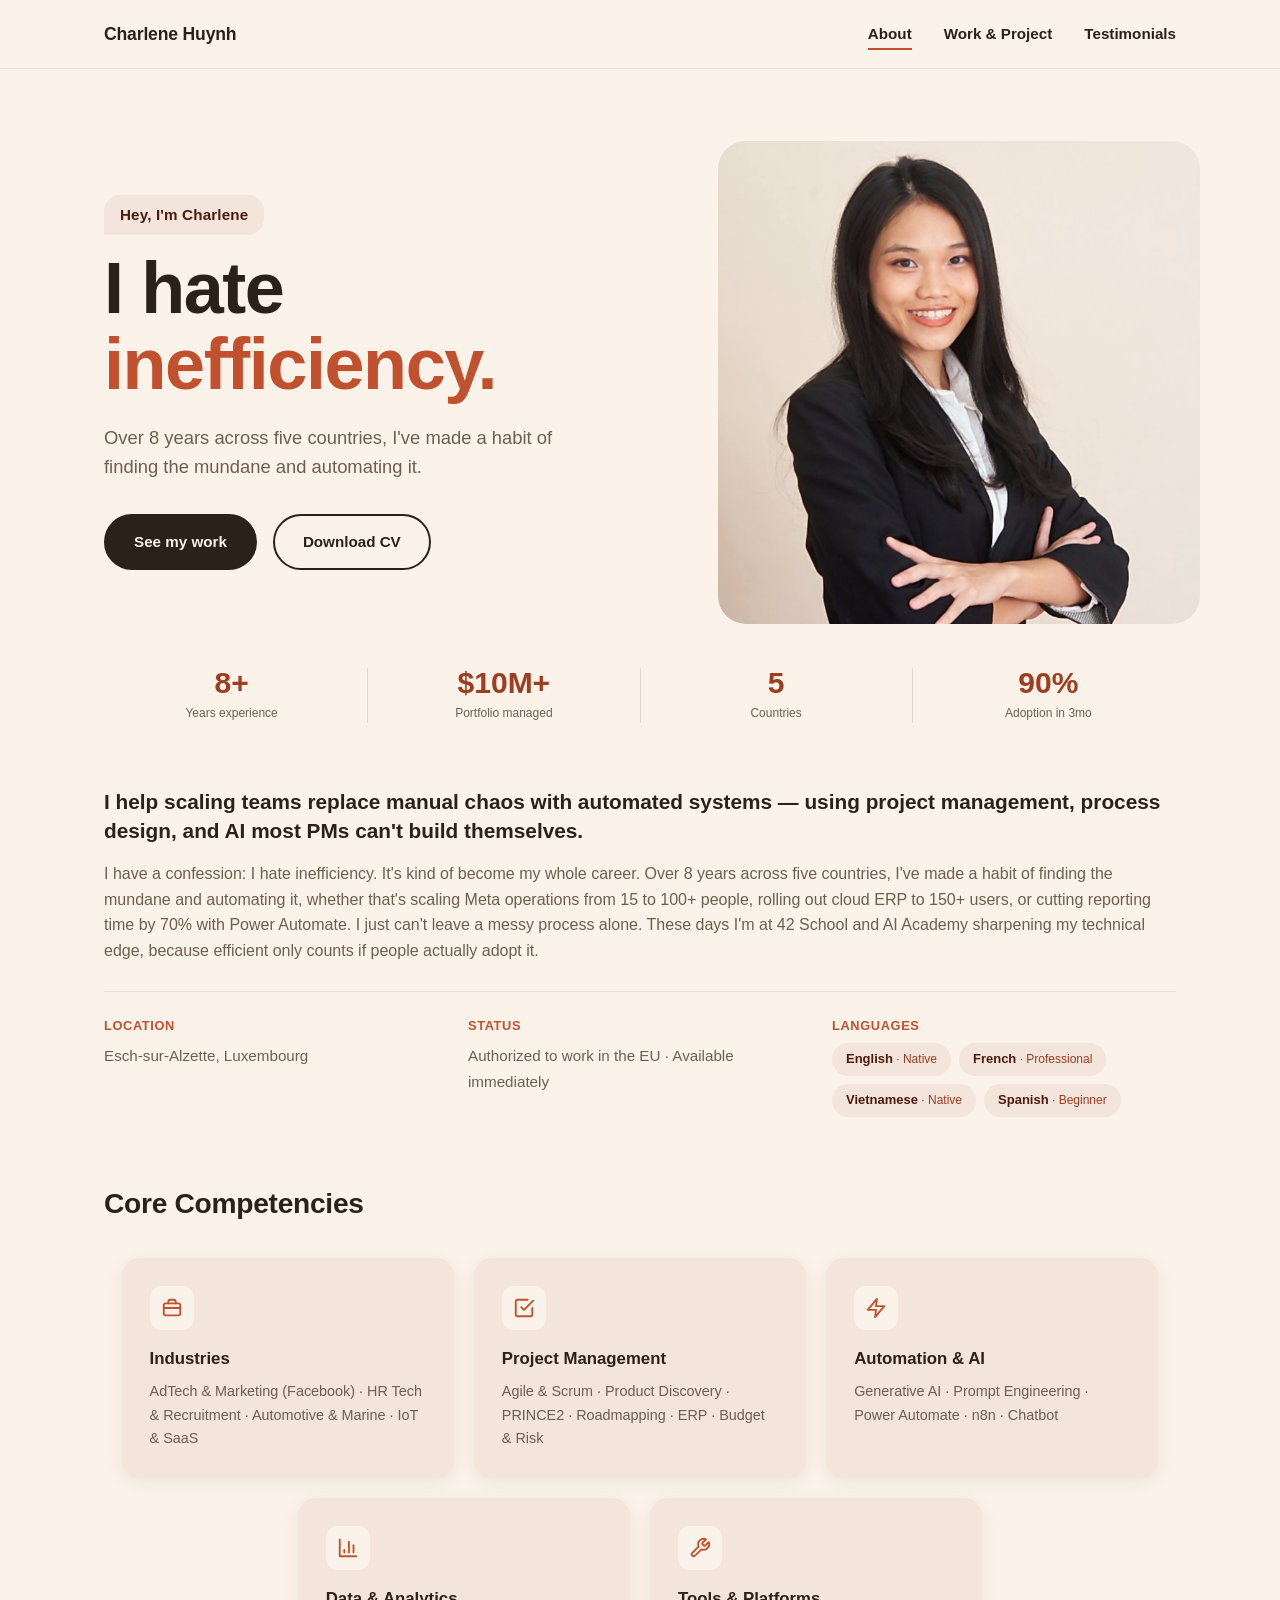
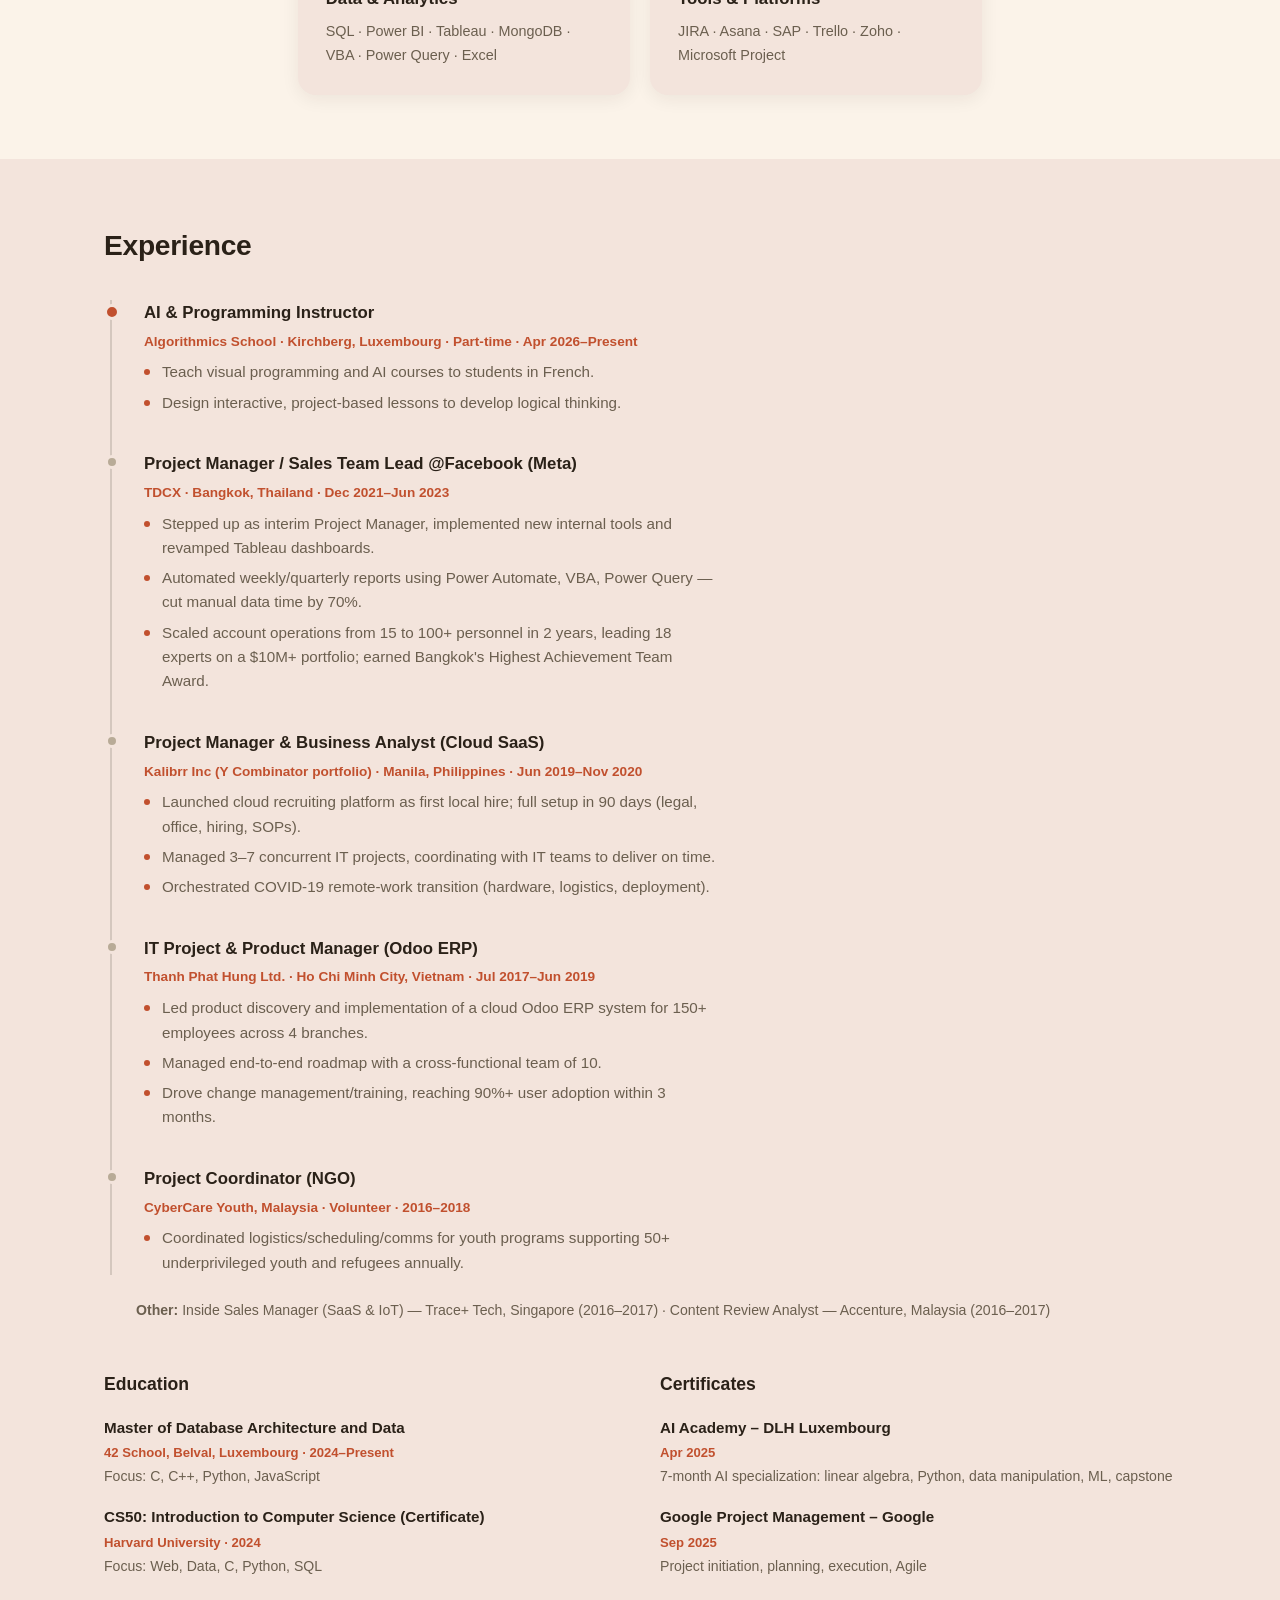
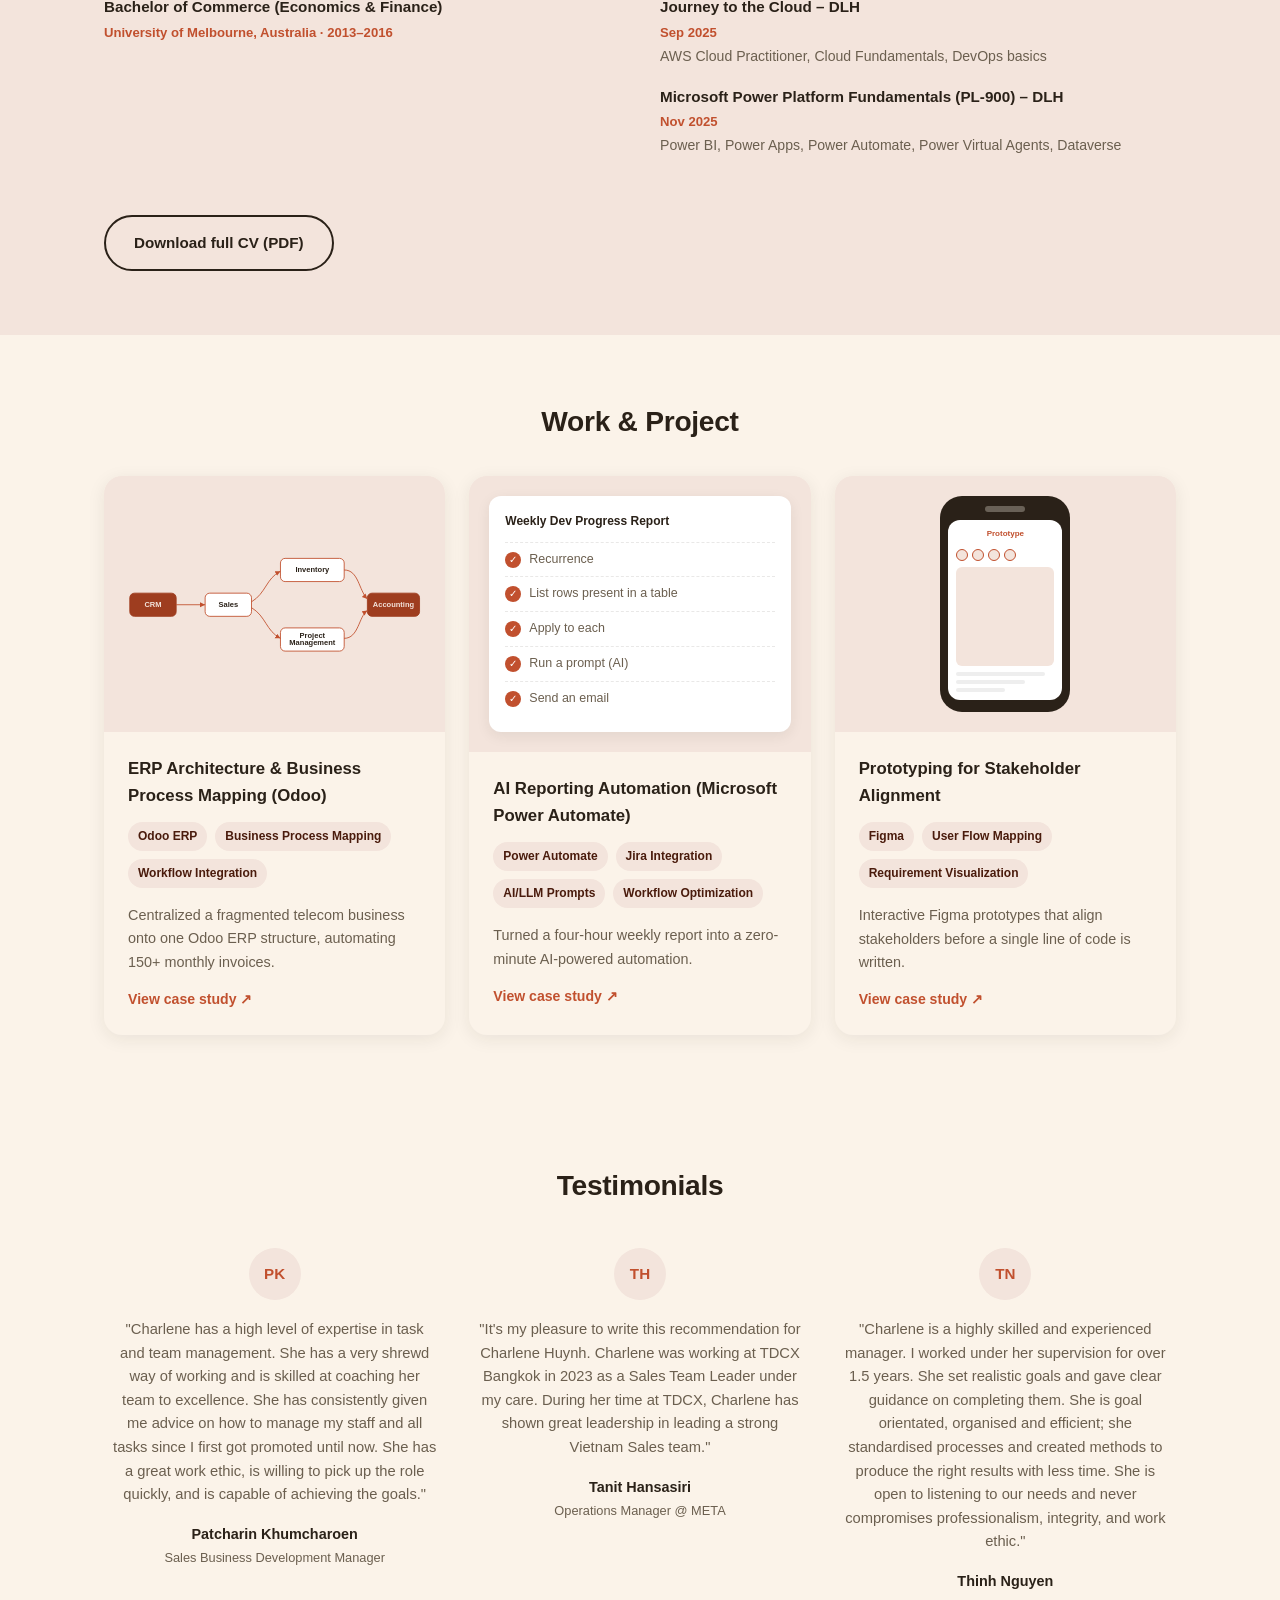
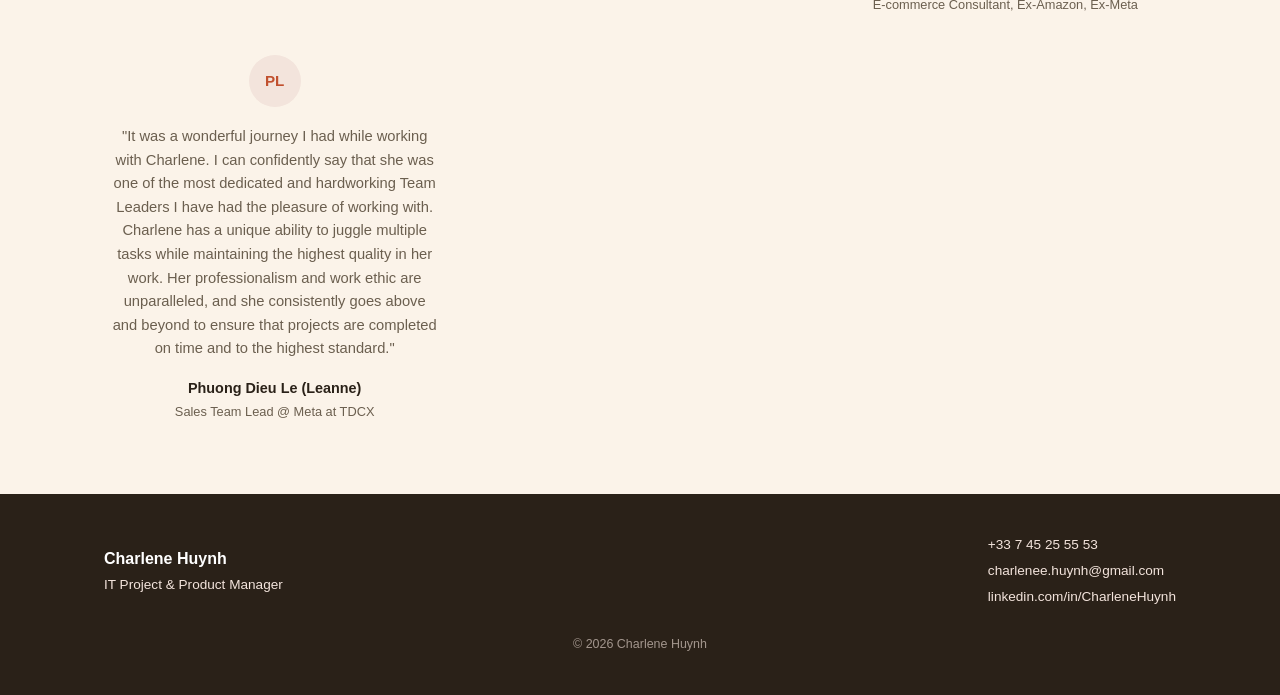
==== index.html @ f8cd50cb "Initial site" ====
<!DOCTYPE html>
<html lang="en">
<head>
<meta charset="UTF-8">
<meta name="viewport" content="width=device-width, initial-scale=1.0">
<title>Charlene Huynh — IT Project & Product Manager</title>
<meta name="description" content="Charlene Huynh — IT Project & Product Manager. I help scaling teams replace manual chaos with automated systems.">
<link rel="stylesheet" href="css/style.css">
</head>
<body>

<header class="site-header">
  <div class="wrap header-inner">
    <a href="#about" class="logo">Charlene Huynh</a>
    <button class="nav-toggle" id="navToggle" aria-label="Toggle navigation" aria-expanded="false">
      <span></span><span></span><span></span>
    </button>
    <nav class="site-nav" id="siteNav">
      <a href="#about" class="nav-link">About</a>
      <a href="#work" class="nav-link">Work &amp; Project</a>
      <a href="#testimonials" class="nav-link">Testimonials</a>
    </nav>
  </div>
</header>

<main>

  <!-- ABOUT / HERO -->
  <section id="about" class="section hero-section">
    <div class="wrap">
      <div class="hero-card">
        <div class="hero-content">
          <p class="eyebrow">Hey, I'm Charlene</p>
          <h1 class="hero-headline">
            <span class="line-charcoal">I hate</span>
            <span class="line-accent">inefficiency.</span>
          </h1>
          <p class="hero-support">Over 8 years across five countries, I've made a habit of finding the mundane and automating it.</p>
          <div class="hero-buttons">
            <a href="#work" class="btn btn-primary">See my work</a>
            <a href="assets/charlene-huynh-cv.pdf" class="btn btn-secondary" download>Download CV</a>
          </div>
        </div>
        <div class="hero-photo">
          <img src="assets/profile.jpg" alt="Portrait of Charlene Huynh">
        </div>
      </div>
    </div>

    <!-- STAT ROW -->
    <div class="wrap">
      <div class="stat-row">
        <div class="stat-col">
          <span class="stat-number">8+</span>
          <span class="stat-caption">Years experience</span>
        </div>
        <div class="stat-divider" aria-hidden="true"></div>
        <div class="stat-col">
          <span class="stat-number">$10M+</span>
          <span class="stat-caption">Portfolio managed</span>
        </div>
        <div class="stat-divider" aria-hidden="true"></div>
        <div class="stat-col">
          <span class="stat-number">5</span>
          <span class="stat-caption">Countries</span>
        </div>
        <div class="stat-divider" aria-hidden="true"></div>
        <div class="stat-col">
          <span class="stat-number">90%</span>
          <span class="stat-caption">Adoption in 3mo</span>
        </div>
      </div>
    </div>

    <!-- BIO -->
    <div class="wrap">
      <div class="bio-block">
        <p class="positioning-line">I help scaling teams replace manual chaos with automated systems — using project management, process design, and AI most PMs can't build themselves.</p>
        <p class="bio-text">I have a confession: I hate inefficiency. It's kind of become my whole career. Over 8 years across five countries, I've made a habit of finding the mundane and automating it, whether that's scaling Meta operations from 15 to 100+ people, rolling out cloud ERP to 150+ users, or cutting reporting time by 70% with Power Automate. I just can't leave a messy process alone. These days I'm at 42 School and AI Academy sharpening my technical edge, because efficient only counts if people actually adopt it.</p>
        <div class="meta-row">
          <div class="meta-item">
            <span class="meta-label">Location</span>
            <span class="meta-value">Esch-sur-Alzette, Luxembourg</span>
          </div>
          <div class="meta-item">
            <span class="meta-label">Status</span>
            <span class="meta-value">Authorized to work in the EU · Available immediately</span>
          </div>
          <div class="meta-item">
            <span class="meta-label">Languages</span>
            <div class="lang-pills">
              <div class="lang-pill"><strong>English</strong> · Native</div>
              <div class="lang-pill"><strong>French</strong> · Professional</div>
              <div class="lang-pill"><strong>Vietnamese</strong> · Native</div>
              <div class="lang-pill"><strong>Spanish</strong> · Beginner</div>
            </div>
          </div>
        </div>
      </div>
    </div>

    <!-- SKILLS -->
    <div class="wrap">
      <div class="skills-block">
        <h2 class="section-heading">Core Competencies</h2>
        <div class="skills-grid">

          <div class="skill-card">
            <span class="skill-icon" aria-hidden="true">
              <svg viewBox="0 0 24 24" fill="none" stroke="currentColor" stroke-width="2" stroke-linecap="round" stroke-linejoin="round"><rect x="3" y="7" width="18" height="13" rx="2"/><path d="M8 7V5a2 2 0 0 1 2-2h4a2 2 0 0 1 2 2v2"/><path d="M3 12h18"/></svg>
            </span>
            <h3 class="skill-title">Industries</h3>
            <p class="skill-desc">AdTech & Marketing (Facebook) · HR Tech & Recruitment · Automotive & Marine · IoT & SaaS</p>
          </div>

          <div class="skill-card">
            <span class="skill-icon" aria-hidden="true">
              <svg viewBox="0 0 24 24" fill="none" stroke="currentColor" stroke-width="2" stroke-linecap="round" stroke-linejoin="round"><path d="M9 11l3 3L22 4"/><path d="M21 12v7a2 2 0 0 1-2 2H5a2 2 0 0 1-2-2V5a2 2 0 0 1 2-2h11"/></svg>
            </span>
            <h3 class="skill-title">Project Management</h3>
            <p class="skill-desc">Agile & Scrum · Product Discovery · PRINCE2 · Roadmapping · ERP · Budget & Risk</p>
          </div>

          <div class="skill-card">
            <span class="skill-icon" aria-hidden="true">
              <svg viewBox="0 0 24 24" fill="none" stroke="currentColor" stroke-width="2" stroke-linecap="round" stroke-linejoin="round"><path d="M13 2 3 14h9l-1 8 10-12h-9l1-8z"/></svg>
            </span>
            <h3 class="skill-title">Automation & AI</h3>
            <p class="skill-desc">Generative AI · Prompt Engineering · Power Automate · n8n · Chatbot</p>
          </div>

          <div class="skill-card">
            <span class="skill-icon" aria-hidden="true">
              <svg viewBox="0 0 24 24" fill="none" stroke="currentColor" stroke-width="2" stroke-linecap="round" stroke-linejoin="round"><path d="M3 3v18h18"/><path d="M18 17V9"/><path d="M13 17V5"/><path d="M8 17v-3"/></svg>
            </span>
            <h3 class="skill-title">Data & Analytics</h3>
            <p class="skill-desc">SQL · Power BI · Tableau · MongoDB · VBA · Power Query · Excel</p>
          </div>

          <div class="skill-card">
            <span class="skill-icon" aria-hidden="true">
              <svg viewBox="0 0 24 24" fill="none" stroke="currentColor" stroke-width="2" stroke-linecap="round" stroke-linejoin="round"><path d="M14.7 6.3a1 1 0 0 0 0 1.4l1.6 1.6a1 1 0 0 0 1.4 0l3.77-3.77a6 6 0 0 1-7.94 7.94l-6.91 6.91a2.12 2.12 0 0 1-3-3l6.91-6.91a6 6 0 0 1 7.94-7.94l-3.76 3.76z"/></svg>
            </span>
            <h3 class="skill-title">Tools & Platforms</h3>
            <p class="skill-desc">JIRA · Asana · SAP · Trello · Zoho · Microsoft Project</p>
          </div>

        </div>
      </div>
    </div>
  </section>

  <!-- CV / EXPERIENCE -->
  <section id="cv" class="section cv-section">
    <div class="wrap">
      <h2 class="section-heading">Experience</h2>

      <ol class="timeline">
        <li class="timeline-item is-current">
          <span class="timeline-dot"></span>
          <div class="timeline-content">
            <p class="timeline-role">AI &amp; Programming Instructor</p>
            <p class="timeline-meta">Algorithmics School · Kirchberg, Luxembourg · Part-time · Apr 2026–Present</p>
            <ul class="timeline-summary">
              <li>Teach visual programming and AI courses to students in French.</li>
              <li>Design interactive, project-based lessons to develop logical thinking.</li>
            </ul>
          </div>
        </li>
        <li class="timeline-item">
          <span class="timeline-dot"></span>
          <div class="timeline-content">
            <p class="timeline-role">Project Manager / Sales Team Lead @Facebook (Meta)</p>
            <p class="timeline-meta">TDCX · Bangkok, Thailand · Dec 2021–Jun 2023</p>
            <ul class="timeline-summary">
              <li>Stepped up as interim Project Manager, implemented new internal tools and revamped Tableau dashboards.</li>
              <li>Automated weekly/quarterly reports using Power Automate, VBA, Power Query — cut manual data time by 70%.</li>
              <li>Scaled account operations from 15 to 100+ personnel in 2 years, leading 18 experts on a $10M+ portfolio; earned Bangkok's Highest Achievement Team Award.</li>
            </ul>
          </div>
        </li>
        <li class="timeline-item">
          <span class="timeline-dot"></span>
          <div class="timeline-content">
            <p class="timeline-role">Project Manager &amp; Business Analyst (Cloud SaaS)</p>
            <p class="timeline-meta">Kalibrr Inc (Y Combinator portfolio) · Manila, Philippines · Jun 2019–Nov 2020</p>
            <ul class="timeline-summary">
              <li>Launched cloud recruiting platform as first local hire; full setup in 90 days (legal, office, hiring, SOPs).</li>
              <li>Managed 3–7 concurrent IT projects, coordinating with IT teams to deliver on time.</li>
              <li>Orchestrated COVID-19 remote-work transition (hardware, logistics, deployment).</li>
            </ul>
          </div>
        </li>
        <li class="timeline-item">
          <span class="timeline-dot"></span>
          <div class="timeline-content">
            <p class="timeline-role">IT Project &amp; Product Manager (Odoo ERP)</p>
            <p class="timeline-meta">Thanh Phat Hung Ltd. · Ho Chi Minh City, Vietnam · Jul 2017–Jun 2019</p>
            <ul class="timeline-summary">
              <li>Led product discovery and implementation of a cloud Odoo ERP system for 150+ employees across 4 branches.</li>
              <li>Managed end-to-end roadmap with a cross-functional team of 10.</li>
              <li>Drove change management/training, reaching 90%+ user adoption within 3 months.</li>
            </ul>
          </div>
        </li>
        <li class="timeline-item">
          <span class="timeline-dot"></span>
          <div class="timeline-content">
            <p class="timeline-role">Project Coordinator (NGO)</p>
            <p class="timeline-meta">CyberCare Youth, Malaysia · Volunteer · 2016–2018</p>
            <ul class="timeline-summary">
              <li>Coordinated logistics/scheduling/comms for youth programs supporting 50+ underprivileged youth and refugees annually.</li>
            </ul>
          </div>
        </li>
      </ol>

      <p class="timeline-other"><strong>Other:</strong> Inside Sales Manager (SaaS &amp; IoT) — Trace+ Tech, Singapore (2016–2017) · Content Review Analyst — Accenture, Malaysia (2016–2017)</p>

      <div class="cv-columns">
        <div class="cv-column">
          <h3 class="cv-subheading">Education</h3>
          <ul class="cv-list">
            <li>
              <p class="cv-list-title">Master of Database Architecture and Data</p>
              <p class="cv-list-meta">42 School, Belval, Luxembourg · 2024–Present</p>
              <p class="cv-list-desc">Focus: C, C++, Python, JavaScript</p>
            </li>
            <li>
              <p class="cv-list-title">CS50: Introduction to Computer Science (Certificate)</p>
              <p class="cv-list-meta">Harvard University · 2024</p>
              <p class="cv-list-desc">Focus: Web, Data, C, Python, SQL</p>
            </li>
            <li>
              <p class="cv-list-title">Bachelor of Commerce (Economics &amp; Finance)</p>
              <p class="cv-list-meta">University of Melbourne, Australia · 2013–2016</p>
            </li>
          </ul>
        </div>

        <div class="cv-column">
          <h3 class="cv-subheading">Certificates</h3>
          <ul class="cv-list">
            <li>
              <p class="cv-list-title">AI Academy – DLH Luxembourg</p>
              <p class="cv-list-meta">Apr 2025</p>
              <p class="cv-list-desc">7-month AI specialization: linear algebra, Python, data manipulation, ML, capstone</p>
            </li>
            <li>
              <p class="cv-list-title">Google Project Management – Google</p>
              <p class="cv-list-meta">Sep 2025</p>
              <p class="cv-list-desc">Project initiation, planning, execution, Agile</p>
            </li>
            <li>
              <p class="cv-list-title">Journey to the Cloud – DLH</p>
              <p class="cv-list-meta">Sep 2025</p>
              <p class="cv-list-desc">AWS Cloud Practitioner, Cloud Fundamentals, DevOps basics</p>
            </li>
            <li>
              <p class="cv-list-title">Microsoft Power Platform Fundamentals (PL-900) – DLH</p>
              <p class="cv-list-meta">Nov 2025</p>
              <p class="cv-list-desc">Power BI, Power Apps, Power Automate, Power Virtual Agents, Dataverse</p>
            </li>
          </ul>
        </div>
      </div>

      <div class="cv-download-row">
        <a href="assets/charlene-huynh-cv.pdf" class="btn btn-secondary" download>Download full CV (PDF)</a>
      </div>
    </div>
  </section>

  <!-- WORK & PROJECT -->
  <section id="work" class="section work-section">
    <div class="wrap">
      <h2 class="section-heading centered">Work &amp; Project</h2>
      <div class="project-grid">

        <!-- Project 1 -->
        <a href="work/erp-odoo.html" class="project-card">
          <div class="project-visual">
            <svg class="diagram" viewBox="0 0 520 220" xmlns="http://www.w3.org/2000/svg" role="img" aria-label="Workflow diagram: CRM connects to Sales, which connects to Inventory and Project Management, which both connect to Accounting">
              <g font-family="inherit">
                <rect x="10" y="90" width="80" height="40" rx="8" class="node node-start"/>
                <text x="50" y="114" text-anchor="middle" class="node-text">CRM</text>

                <rect x="140" y="90" width="80" height="40" rx="8" class="node"/>
                <text x="180" y="114" text-anchor="middle" class="node-text">Sales</text>

                <rect x="270" y="30" width="110" height="40" rx="8" class="node"/>
                <text x="325" y="54" text-anchor="middle" class="node-text">Inventory</text>

                <rect x="270" y="150" width="110" height="40" rx="8" class="node"/>
                <text x="325" y="168" text-anchor="middle" class="node-text" font-size="10">Project</text>
                <text x="325" y="180" text-anchor="middle" class="node-text" font-size="10">Management</text>

                <rect x="420" y="90" width="90" height="40" rx="8" class="node node-start"/>
                <text x="465" y="114" text-anchor="middle" class="node-text">Accounting</text>

                <path d="M90 110 H140" class="edge" marker-end="url(#arrow)"/>
                <path d="M220 105 C245 90, 245 65, 270 52" class="edge" marker-end="url(#arrow)"/>
                <path d="M220 115 C245 130, 245 155, 270 168" class="edge" marker-end="url(#arrow)"/>
                <path d="M380 50 C405 50, 405 85, 420 100" class="edge" marker-end="url(#arrow)"/>
                <path d="M380 168 C405 168, 405 130, 420 120" class="edge" marker-end="url(#arrow)"/>

                <marker id="arrow" markerWidth="8" markerHeight="8" refX="6" refY="3" orient="auto">
                  <path d="M0,0 L6,3 L0,6 Z" class="arrowhead"/>
                </marker>
              </g>
            </svg>
          </div>
          <div class="project-body">
            <h3 class="project-title">ERP Architecture &amp; Business Process Mapping (Odoo)</h3>
            <div class="tag-row">
              <span class="tag">Odoo ERP</span>
              <span class="tag">Business Process Mapping</span>
              <span class="tag">Workflow Integration</span>
            </div>
            <p class="project-text">Centralized a fragmented telecom business onto one Odoo ERP structure, automating 150+ monthly invoices.</p>
            <span class="project-link">View case study ↗</span>
          </div>
        </a>

        <!-- Project 2 -->
        <a href="work/ai-reporting.html" class="project-card">
          <div class="project-visual">
            <div class="mock-flow">
              <div class="mock-flow-title">Weekly Dev Progress Report</div>
              <div class="mock-flow-step"><span class="mock-flow-check">✓</span>Recurrence</div>
              <div class="mock-flow-step"><span class="mock-flow-check">✓</span>List rows present in a table</div>
              <div class="mock-flow-step"><span class="mock-flow-check">✓</span>Apply to each</div>
              <div class="mock-flow-step"><span class="mock-flow-check">✓</span>Run a prompt (AI)</div>
              <div class="mock-flow-step"><span class="mock-flow-check">✓</span>Send an email</div>
            </div>
          </div>
          <div class="project-body">
            <h3 class="project-title">AI Reporting Automation (Microsoft Power Automate)</h3>
            <div class="tag-row">
              <span class="tag">Power Automate</span>
              <span class="tag">Jira Integration</span>
              <span class="tag">AI/LLM Prompts</span>
              <span class="tag">Workflow Optimization</span>
            </div>
            <p class="project-text">Turned a four-hour weekly report into a zero-minute AI-powered automation.</p>
            <span class="project-link">View case study ↗</span>
          </div>
        </a>

        <!-- Project 3 -->
        <a href="work/prototyping.html" class="project-card">
          <div class="project-visual">
            <div class="mock-phone">
              <div class="mock-phone-notch"></div>
              <div class="mock-phone-screen">
                <div class="mock-phone-bar">Prototype</div>
                <div class="mock-phone-avatars">
                  <span></span><span></span><span></span><span></span>
                </div>
                <div class="mock-phone-photo"></div>
                <div class="mock-phone-lines">
                  <span></span><span></span><span></span>
                </div>
              </div>
            </div>
          </div>
          <div class="project-body">
            <h3 class="project-title">Prototyping for Stakeholder Alignment</h3>
            <div class="tag-row">
              <span class="tag">Figma</span>
              <span class="tag">User Flow Mapping</span>
              <span class="tag">Requirement Visualization</span>
            </div>
            <p class="project-text">Interactive Figma prototypes that align stakeholders before a single line of code is written.</p>
            <span class="project-link">View case study ↗</span>
          </div>
        </a>

      </div>
    </div>
  </section>

  <!-- TESTIMONIALS -->
  <section id="testimonials" class="section testimonials-section">
    <div class="wrap">
      <h2 class="section-heading centered">Testimonials</h2>
      <div class="testimonial-grid">

        <div class="testimonial-card">
          <div class="avatar">PK</div>
          <p class="testimonial-quote">"Charlene has a high level of expertise in task and team management. She has a very shrewd way of working and is skilled at coaching her team to excellence. She has consistently given me advice on how to manage my staff and all tasks since I first got promoted until now. She has a great work ethic, is willing to pick up the role quickly, and is capable of achieving the goals."</p>
          <p class="testimonial-name">Patcharin Khumcharoen</p>
          <p class="testimonial-role">Sales Business Development Manager</p>
        </div>

        <div class="testimonial-card">
          <div class="avatar">TH</div>
          <p class="testimonial-quote">"It's my pleasure to write this recommendation for Charlene Huynh. Charlene was working at TDCX Bangkok in 2023 as a Sales Team Leader under my care. During her time at TDCX, Charlene has shown great leadership in leading a strong Vietnam Sales team."</p>
          <p class="testimonial-name">Tanit Hansasiri</p>
          <p class="testimonial-role">Operations Manager @ META</p>
        </div>

        <div class="testimonial-card">
          <div class="avatar">TN</div>
          <p class="testimonial-quote">"Charlene is a highly skilled and experienced manager. I worked under her supervision for over 1.5 years. She set realistic goals and gave clear guidance on completing them. She is goal orientated, organised and efficient; she standardised processes and created methods to produce the right results with less time. She is open to listening to our needs and never compromises professionalism, integrity, and work ethic."</p>
          <p class="testimonial-name">Thinh Nguyen</p>
          <p class="testimonial-role">E-commerce Consultant, Ex-Amazon, Ex-Meta</p>
        </div>

        <div class="testimonial-card">
          <div class="avatar">PL</div>
          <p class="testimonial-quote">"It was a wonderful journey I had while working with Charlene. I can confidently say that she was one of the most dedicated and hardworking Team Leaders I have had the pleasure of working with. Charlene has a unique ability to juggle multiple tasks while maintaining the highest quality in her work. Her professionalism and work ethic are unparalleled, and she consistently goes above and beyond to ensure that projects are completed on time and to the highest standard."</p>
          <p class="testimonial-name">Phuong Dieu Le (Leanne)</p>
          <p class="testimonial-role">Sales Team Lead @ Meta at TDCX</p>
        </div>

      </div>
    </div>
  </section>

</main>

<footer class="site-footer">
  <div class="wrap footer-inner">
    <div class="footer-brand">
      <p class="footer-name">Charlene Huynh</p>
      <p class="footer-title">IT Project &amp; Product Manager</p>
    </div>
    <div class="footer-contact">
      <a href="tel:+33745255553">+33 7 45 25 55 53</a>
      <a href="mailto:charlenee.huynh@gmail.com">charlenee.huynh@gmail.com</a>
      <a href="https://linkedin.com/in/CharleneHuynh" target="_blank" rel="noopener">linkedin.com/in/CharleneHuynh</a>
    </div>
    <p class="footer-copy">&copy; 2026 Charlene Huynh</p>
  </div>
</footer>

<script src="js/main.js"></script>
</body>
</html>
---- css/style.css ----
/* ===== Design tokens ===== */
:root {
  --bg: #FBF3E9;
  --heading: #2A2118;
  --body: #6B5F4F;
  --tint: #F3E4DC;
  --mid: #C1502E;
  --deep: #9E3D1F;
  --darkest: #4A1B0C;

  --font: -apple-system, BlinkMacSystemFont, "Segoe UI", Roboto, "Helvetica Neue", Arial, sans-serif;

  --radius-lg: 28px;
  --radius-md: 18px;
  --radius-sm: 12px;

  --wrap-max: 1120px;
}

/* ===== Reset ===== */
* { box-sizing: border-box; }
html { scroll-behavior: smooth; }
body {
  margin: 0;
  font-family: var(--font);
  background: var(--bg);
  color: var(--body);
  line-height: 1.6;
  -webkit-font-smoothing: antialiased;
}
img { max-width: 100%; display: block; }
a { color: inherit; text-decoration: none; }
ul, ol { margin: 0; padding: 0; list-style: none; }
h1, h2, h3, p { margin: 0; }

.wrap {
  max-width: var(--wrap-max);
  margin: 0 auto;
  padding: 0 24px;
}

.section { padding: 64px 0; }

.section-heading {
  font-size: clamp(1.5rem, 2.2vw, 2rem);
  font-weight: 800;
  color: var(--heading);
  letter-spacing: -0.01em;
  margin-bottom: 32px;
}
.section-heading.centered { text-align: center; }

/* ===== Buttons ===== */
.btn {
  display: inline-flex;
  align-items: center;
  justify-content: center;
  padding: 14px 28px;
  border-radius: 999px;
  font-weight: 600;
  font-size: 0.95rem;
  border: 2px solid var(--heading);
  transition: transform 0.15s ease, background 0.15s ease, color 0.15s ease;
  cursor: pointer;
}
.btn:hover { transform: translateY(-2px); }
.btn-primary {
  background: var(--heading);
  color: var(--bg);
}
.btn-primary:hover { background: #3a2e20; }
.btn-secondary {
  background: transparent;
  color: var(--heading);
}
.btn-secondary:hover { background: var(--heading); color: var(--bg); }

/* ===== Header / Nav ===== */
.site-header {
  position: sticky;
  top: 0;
  z-index: 100;
  background: rgba(251, 243, 233, 0.9);
  backdrop-filter: blur(8px);
  border-bottom: 1px solid rgba(42, 33, 24, 0.08);
}
.header-inner {
  display: flex;
  align-items: center;
  justify-content: space-between;
  padding-top: 18px;
  padding-bottom: 18px;
}
.logo {
  font-weight: 800;
  font-size: 1.1rem;
  color: var(--heading);
  letter-spacing: -0.01em;
}
.site-nav {
  display: flex;
  gap: 32px;
}
.nav-link {
  font-weight: 600;
  font-size: 0.95rem;
  color: var(--heading);
  position: relative;
  padding: 4px 0;
}
.nav-link::after {
  content: "";
  position: absolute;
  left: 0; right: 100%;
  bottom: 0;
  height: 2px;
  background: var(--mid);
  transition: right 0.2s ease;
}
.nav-link:hover::after,
.nav-link.active::after { right: 0; }

.nav-toggle {
  display: none;
  flex-direction: column;
  justify-content: center;
  gap: 5px;
  width: 32px;
  height: 32px;
  background: none;
  border: none;
  cursor: pointer;
  padding: 0;
}
.nav-toggle span {
  display: block;
  height: 2px;
  width: 100%;
  background: var(--heading);
  border-radius: 2px;
  transition: transform 0.2s ease, opacity 0.2s ease;
}
.nav-toggle.is-open span:nth-child(1) { transform: translateY(7px) rotate(45deg); }
.nav-toggle.is-open span:nth-child(2) { opacity: 0; }
.nav-toggle.is-open span:nth-child(3) { transform: translateY(-7px) rotate(-45deg); }

/* ===== Hero ===== */
.hero-section { padding-top: 48px; }

.hero-card {
  background: var(--bg);
  border-radius: var(--radius-lg);
  display: grid;
  grid-template-columns: 55% 45%;
  align-items: stretch;
  gap: 24px;
  padding: 24px 0;
}
.hero-content {
  min-width: 0;
  display: flex;
  flex-direction: column;
  justify-content: center;
}
.eyebrow {
  display: inline-flex;
  width: fit-content;
  background: var(--tint);
  color: var(--darkest);
  font-weight: 700;
  font-size: 0.95rem;
  letter-spacing: 0.01em;
  border-radius: 16px 16px 16px 0px;
  padding: 8px 16px;
  margin-bottom: 16px;
  opacity: 0;
  transform: scale(0.2) translateY(16px);
  animation:
    eyebrow-fade-in 0.45s ease forwards,
    eyebrow-pop-in 0.55s cubic-bezier(0.34, 1.9, 0.64, 1) forwards;
}
@keyframes eyebrow-fade-in {
  from { opacity: 0; }
  to { opacity: 1; }
}
@keyframes eyebrow-pop-in {
  from { transform: scale(0.2) translateY(16px); }
  to { transform: scale(1) translateY(0); }
}
.hero-headline {
  font-size: clamp(2.6rem, 6vw, 4.5rem);
  font-weight: 800;
  line-height: 1.05;
  letter-spacing: -0.02em;
  margin-bottom: 20px;
}
.hero-headline .line-charcoal,
.hero-headline .line-accent {
  display: block;
}
.line-charcoal { color: var(--heading); }
.line-accent { color: var(--mid); }

.hero-support {
  color: var(--body);
  font-size: 1.15rem;
  max-width: 46ch;
  margin-bottom: 32px;
}
.hero-buttons {
  display: flex;
  gap: 16px;
  flex-wrap: wrap;
}

.hero-photo {
  border: none;
  box-shadow: none;
  outline: none;
  border-radius: var(--radius-lg);
  overflow: hidden;
}
.hero-photo img {
  display: block;
  width: 100%;
  height: 100%;
  object-fit: cover;
  border: none;
  box-shadow: none;
  outline: none;
}

/* ===== Stat row ===== */
.stat-row {
  display: flex;
  align-items: center;
  padding: 0.5rem;
  width: 100%;
  margin-top: 12px;
}
.stat-col {
  flex: 1;
  display: flex;
  flex-direction: column;
  align-items: center;
  text-align: center;
}
.stat-number {
  font-size: 30px;
  font-weight: 800;
  line-height: 1;
  color: var(--deep);
}
.stat-caption {
  margin-top: 6px;
  font-size: 12px;
  color: var(--body);
}
.stat-divider {
  align-self: stretch;
  width: 1px;
  background: #E4D5C8;
  flex-shrink: 0;
  margin: 0 16px;
}

/* ===== Bio ===== */
.bio-block { padding: 56px 0 8px; }
.positioning-line {
  font-size: 1.3rem;
  font-weight: 700;
  color: var(--heading);
  margin-bottom: 16px;
  line-height: 1.4;
}
.bio-text { margin-bottom: 28px; }
.meta-row {
  display: grid;
  grid-template-columns: repeat(auto-fit, minmax(180px, 1fr));
  gap: 20px;
  border-top: 1px solid rgba(42,33,24,0.1);
  padding-top: 24px;
}
.meta-label {
  display: block;
  font-size: 0.8rem;
  font-weight: 700;
  text-transform: uppercase;
  letter-spacing: 0.05em;
  color: var(--mid);
  margin-bottom: 6px;
}
.meta-value { font-size: 0.95rem; color: var(--body); }

.lang-pills {
  display: flex;
  flex-wrap: wrap;
  gap: 8px;
}
.lang-pill {
  background: var(--tint);
  border-radius: 999px;
  padding: 6px 14px;
  font-size: 12px;
  color: var(--deep);
}
.lang-pill strong {
  font-weight: 700;
  font-size: 13px;
  color: var(--darkest);
}

/* ===== Skills ===== */
.skills-block { padding-top: 56px; }
.skills-grid {
  display: flex;
  flex-wrap: wrap;
  justify-content: center;
  align-items: stretch;
  gap: 20px;
}
.skill-card {
  flex: 0 1 31%;
  background: var(--tint);
  border-radius: var(--radius-md);
  padding: 28px;
  box-shadow: 0 4px 18px rgba(42, 33, 24, 0.07);
}
.skill-icon {
  display: inline-flex;
  align-items: center;
  justify-content: center;
  width: 44px;
  height: 44px;
  background: var(--bg);
  color: var(--mid);
  border-radius: 12px;
  margin-bottom: 16px;
}
.skill-icon svg { width: 22px; height: 22px; }
.skill-title {
  font-size: 1.05rem;
  font-weight: 700;
  color: var(--heading);
  margin-bottom: 8px;
}
.skill-desc { font-size: 0.9rem; color: var(--body); }

/* ===== CV / Timeline ===== */
.cv-section { background: var(--tint); }

.timeline {
  position: relative;
  margin-left: 6px;
  padding-left: 32px;
  border-left: 2px solid rgba(42,33,24,0.15);
}
.timeline-item { position: relative; padding-bottom: 36px; }
.timeline-item:last-child { padding-bottom: 0; }
.timeline-dot {
  position: absolute;
  left: -39px;
  top: 4px;
  width: 14px;
  height: 14px;
  border-radius: 50%;
  background: #b8ab97;
  border: 3px solid var(--tint);
}
.timeline-item.is-current .timeline-dot {
  background: var(--mid);
  width: 16px;
  height: 16px;
  left: -40px;
}
.timeline-role {
  font-weight: 700;
  color: var(--heading);
  font-size: 1.05rem;
  margin-bottom: 4px;
}
.timeline-meta {
  font-size: 0.85rem;
  color: var(--mid);
  font-weight: 600;
  margin-bottom: 8px;
}
.timeline-summary { font-size: 0.95rem; max-width: 68ch; }
.timeline-summary li {
  position: relative;
  padding-left: 18px;
  margin-bottom: 6px;
}
.timeline-summary li:last-child { margin-bottom: 0; }
.timeline-summary li::before {
  content: "";
  position: absolute;
  left: 0;
  top: 0.6em;
  width: 6px;
  height: 6px;
  border-radius: 50%;
  background: var(--mid);
}

.timeline-other {
  margin-top: 24px;
  margin-left: 32px;
  font-size: 0.88rem;
  color: var(--body);
}

.cv-columns {
  display: grid;
  grid-template-columns: 1fr 1fr;
  gap: 40px;
  margin-top: 48px;
}
.cv-subheading {
  font-size: 1.1rem;
  font-weight: 700;
  color: var(--heading);
  margin-bottom: 18px;
}
.cv-list li { margin-bottom: 18px; }
.cv-list-title { font-weight: 700; color: var(--heading); font-size: 0.95rem; }
.cv-list-meta { font-size: 0.82rem; color: var(--mid); font-weight: 600; margin: 2px 0; }
.cv-list-desc { font-size: 0.88rem; color: var(--body); }

.cv-download-row { margin-top: 40px; }

/* ===== Work & Project ===== */
.project-grid {
  display: grid;
  grid-template-columns: repeat(3, 1fr);
  gap: 24px;
}
.project-card {
  background: var(--bg);
  border-radius: var(--radius-md);
  overflow: hidden;
  display: flex;
  flex-direction: column;
  box-shadow: 0 4px 18px rgba(42, 33, 24, 0.08);
  transition: transform 0.18s ease, box-shadow 0.18s ease;
}
a.project-card { cursor: pointer; }
a.project-card:hover {
  transform: translateY(-4px);
  box-shadow: 0 10px 28px rgba(42, 33, 24, 0.14);
}
.project-visual {
  background: var(--tint);
  aspect-ratio: 4/3;
  display: flex;
  align-items: center;
  justify-content: center;
  padding: 20px;
}
.project-body { padding: 24px; }
.project-title {
  font-size: 1.05rem;
  font-weight: 700;
  color: var(--heading);
  margin-bottom: 12px;
}
.tag-row {
  display: flex;
  flex-wrap: wrap;
  gap: 8px;
  margin-bottom: 16px;
}
.tag {
  font-size: 0.75rem;
  font-weight: 700;
  color: var(--darkest);
  background: var(--tint);
  padding: 5px 10px;
  border-radius: 999px;
}
.project-text {
  font-size: 0.9rem;
  color: var(--body);
  margin-bottom: 10px;
}
.project-link {
  display: inline-flex;
  align-items: center;
  gap: 4px;
  margin-top: 4px;
  font-size: 0.88rem;
  font-weight: 700;
  color: var(--mid);
}
a.project-card:hover .project-link { text-decoration: underline; }

/* --- Diagram (Project 1) --- */
.diagram { width: 100%; height: auto; }
.diagram .node { fill: #fff; stroke: var(--mid); stroke-width: 1.5; }
.diagram .node-start { fill: var(--deep); stroke: var(--deep); }
.diagram .node-start + .node-text { fill: var(--tint); }
.diagram .node-text { fill: var(--heading); font-size: 13px; font-weight: 700; }
.diagram .edge { stroke: var(--mid); stroke-width: 1.5; fill: none; }
.diagram .arrowhead { fill: var(--mid); }

/* --- Mock Power Automate flow (Project 2) --- */
.mock-flow {
  background: #fff;
  border-radius: var(--radius-sm);
  padding: 16px;
  width: 100%;
  box-shadow: 0 4px 14px rgba(42,33,24,0.08);
}
.mock-flow-title {
  font-size: 0.75rem;
  font-weight: 700;
  color: var(--heading);
  margin-bottom: 10px;
}
.mock-flow-step {
  display: flex;
  align-items: center;
  gap: 8px;
  font-size: 0.78rem;
  color: var(--body);
  padding: 7px 0;
  border-top: 1px dashed rgba(42,33,24,0.1);
}
.mock-flow-step:first-of-type { border-top: none; }
.mock-flow-check {
  width: 16px;
  height: 16px;
  border-radius: 50%;
  background: var(--mid);
  color: #fff;
  font-size: 10px;
  display: inline-flex;
  align-items: center;
  justify-content: center;
  flex-shrink: 0;
}

/* --- Mock Figma phone (Project 3) --- */
.mock-phone {
  width: 130px;
  height: 100%;
  max-height: 220px;
  background: var(--heading);
  border-radius: 22px;
  padding: 10px 8px;
  position: relative;
  margin: 0 auto;
}
.mock-phone-notch {
  width: 40px;
  height: 6px;
  background: rgba(251,243,233,0.3);
  border-radius: 4px;
  margin: 0 auto 8px;
}
.mock-phone-screen {
  background: #fff;
  border-radius: 12px;
  height: calc(100% - 16px);
  padding: 8px;
  display: flex;
  flex-direction: column;
  gap: 6px;
}
.mock-phone-bar {
  font-size: 8px;
  font-weight: 700;
  color: var(--mid);
  text-align: center;
  margin-bottom: 2px;
}
.mock-phone-avatars { display: flex; gap: 4px; }
.mock-phone-avatars span {
  width: 12px; height: 12px;
  border-radius: 50%;
  background: var(--tint);
  border: 1px solid var(--mid);
}
.mock-phone-photo {
  flex: 1;
  background: var(--tint);
  border-radius: 6px;
}
.mock-phone-lines { display: flex; flex-direction: column; gap: 4px; }
.mock-phone-lines span {
  height: 4px;
  border-radius: 2px;
  background: #eee;
}
.mock-phone-lines span:nth-child(1) { width: 90%; }
.mock-phone-lines span:nth-child(2) { width: 70%; }
.mock-phone-lines span:nth-child(3) { width: 50%; }

/* ===== Testimonials ===== */
.testimonial-grid {
  display: grid;
  grid-template-columns: repeat(3, 1fr);
  gap: 24px;
}
.testimonial-card {
  text-align: center;
  padding: 8px;
}
.avatar {
  width: 52px;
  height: 52px;
  border-radius: 50%;
  background: var(--tint);
  color: var(--mid);
  font-weight: 800;
  font-size: 0.95rem;
  display: flex;
  align-items: center;
  justify-content: center;
  margin: 0 auto 18px;
}
.testimonial-quote {
  font-size: 0.92rem;
  color: var(--body);
  margin-bottom: 16px;
}
.testimonial-name {
  font-weight: 700;
  color: var(--heading);
  font-size: 0.9rem;
}
.testimonial-role {
  font-size: 0.8rem;
  color: var(--body);
  margin-top: 2px;
}

/* ===== Footer ===== */
.site-footer {
  background: var(--heading);
  color: var(--tint);
  padding: 40px 0;
}
.footer-inner {
  display: flex;
  flex-wrap: wrap;
  justify-content: space-between;
  align-items: center;
  gap: 20px;
}
.footer-name { font-weight: 800; color: #fff; }
.footer-title { font-size: 0.85rem; color: var(--tint); margin-top: 2px; }
.footer-contact {
  display: flex;
  flex-direction: column;
  gap: 4px;
  font-size: 0.85rem;
}
.footer-contact a:hover { color: var(--mid); }
.footer-copy {
  font-size: 0.78rem;
  color: rgba(243,228,220,0.6);
  width: 100%;
  text-align: center;
  margin-top: 8px;
}

/* ===== Case Study (project detail pages) ===== */
.back-link {
  display: inline-flex;
  align-items: center;
  gap: 6px;
  font-size: 0.88rem;
  font-weight: 700;
  color: var(--body);
  margin-bottom: 24px;
}
.back-link:hover { color: var(--mid); }

.case-hero { padding-bottom: 24px; }
.case-title {
  font-size: clamp(1.8rem, 3.6vw, 2.6rem);
  font-weight: 800;
  color: var(--heading);
  letter-spacing: -0.01em;
  margin: 14px 0 20px;
  max-width: 20ch;
}

.case-visual-wrap {
  background: var(--tint);
  border-radius: var(--radius-lg);
  padding: clamp(24px, 5vw, 56px);
  display: flex;
  align-items: center;
  justify-content: center;
  min-height: 280px;
}
.case-visual-wrap .diagram { max-width: 560px; }
.case-visual-wrap .mock-flow { max-width: 360px; }
.case-visual-wrap .mock-phone { width: 200px; max-height: 360px; }

.case-content {
  max-width: 760px;
  margin: 0 auto;
  padding-top: 56px;
}
.case-block { margin-bottom: 36px; }
.case-block:last-of-type { margin-bottom: 0; }
.case-block h2 {
  font-size: 0.85rem;
  font-weight: 800;
  text-transform: uppercase;
  letter-spacing: 0.06em;
  color: var(--mid);
  margin-bottom: 10px;
}
.case-block p {
  font-size: 1.05rem;
  color: var(--body);
  line-height: 1.65;
}

.case-cta { margin-top: 40px; }

.case-nav-row {
  margin-top: 56px;
  padding-top: 32px;
  border-top: 1px solid rgba(42,33,24,0.1);
}

/* ===== Responsive ===== */
@media (max-width: 860px) {
  .nav-toggle { display: flex; }
  .site-nav {
    position: absolute;
    top: 100%;
    left: 0;
    right: 0;
    background: var(--bg);
    flex-direction: column;
    gap: 0;
    max-height: 0;
    overflow: hidden;
    transition: max-height 0.25s ease;
    border-bottom: 1px solid rgba(42,33,24,0.08);
  }
  .site-nav.is-open { max-height: 240px; }
  .nav-link { padding: 16px 24px; border-top: 1px solid rgba(42,33,24,0.06); }

  .hero-card { grid-template-columns: 1fr; gap: 28px; }
  .hero-photo { width: 100%; max-width: 220px; margin: 0 auto; border-radius: var(--radius-md); order: 1; }
  .hero-photo img { height: auto; aspect-ratio: 4/5; }
  .hero-content { text-align: center; order: 2; }
  .hero-buttons { justify-content: center; }

  .skill-card { flex-basis: 47%; }
  .cv-columns { grid-template-columns: 1fr; gap: 32px; }
  .project-grid { grid-template-columns: 1fr; }
  .testimonial-grid { grid-template-columns: 1fr; }
  .footer-inner { flex-direction: column; text-align: center; }
  .footer-contact { align-items: center; }
}

@media (max-width: 640px) {
  .stat-row { display: grid; grid-template-columns: 1fr 1fr; gap: 24px; padding: 0.5rem; }
  .stat-divider { display: none; }
}

@media (max-width: 520px) {
  .skill-card { flex-basis: 100%; }
  .section { padding: 48px 0; }
}
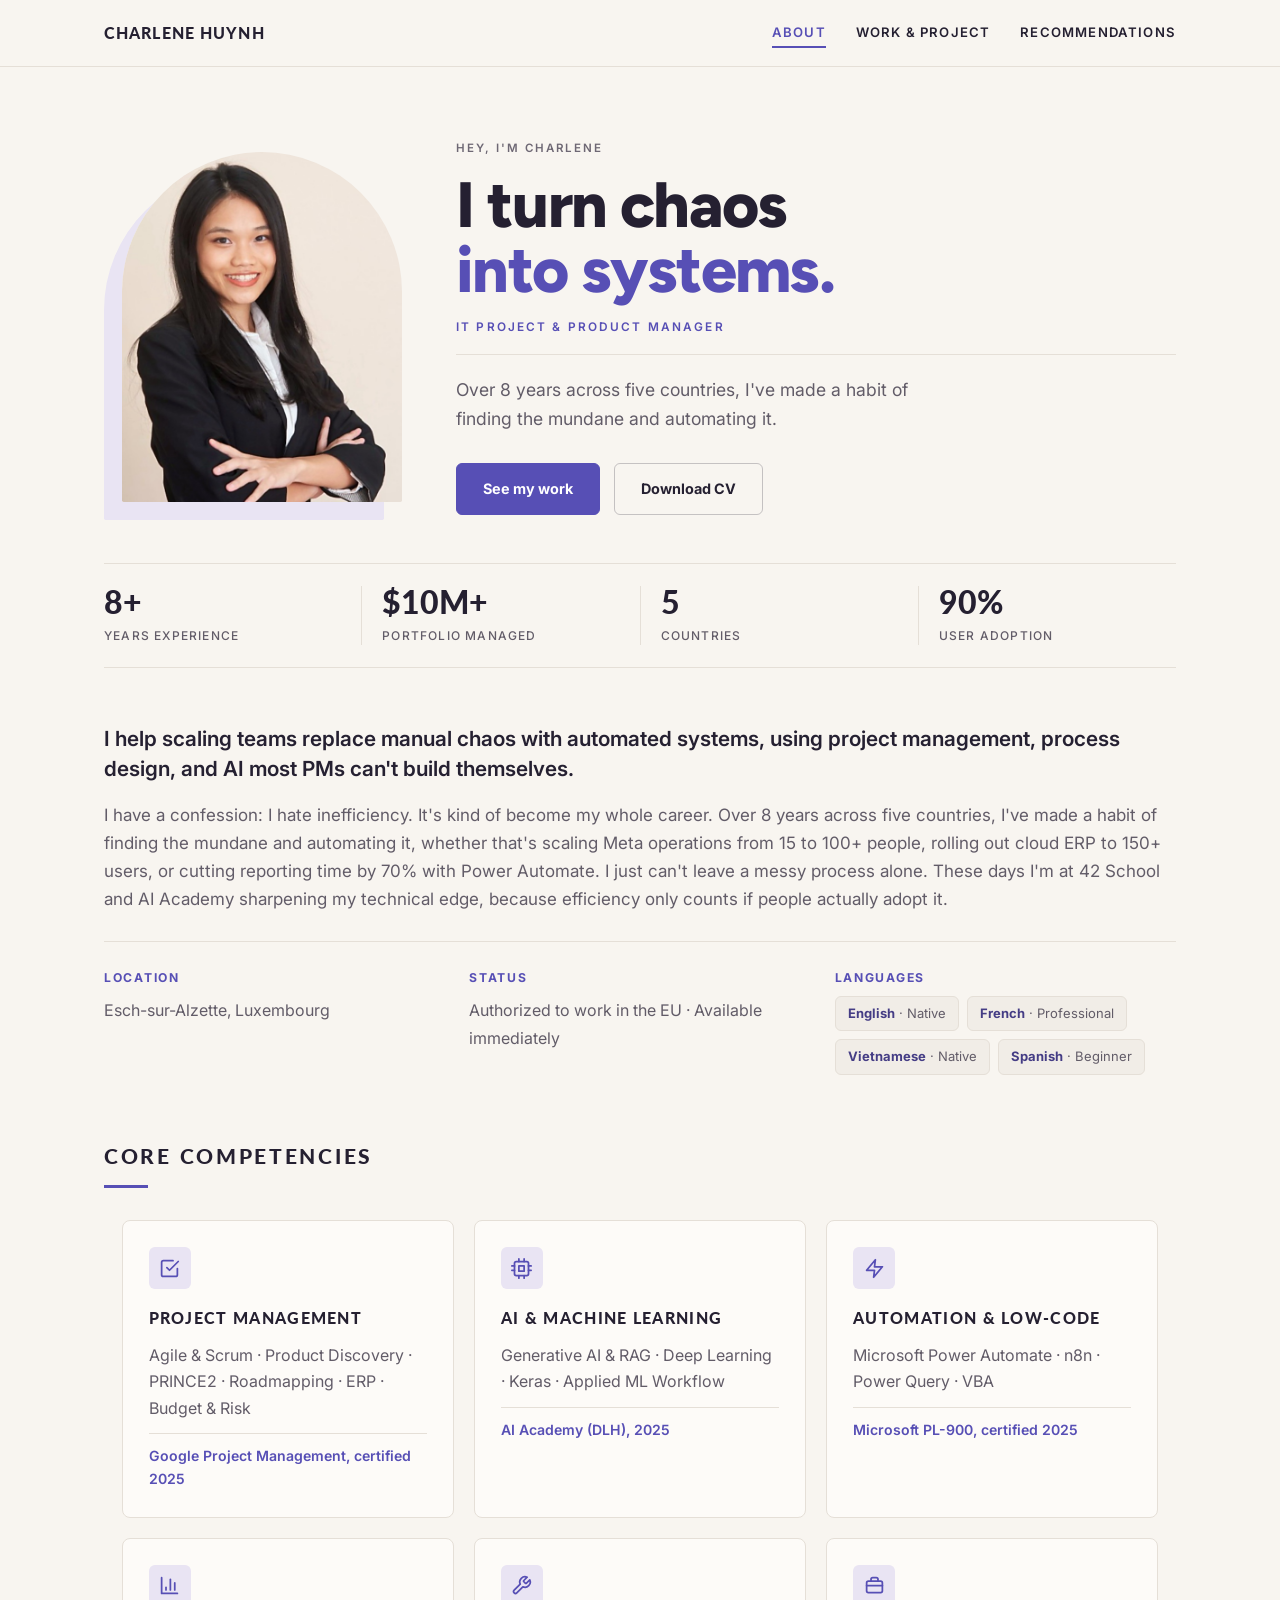
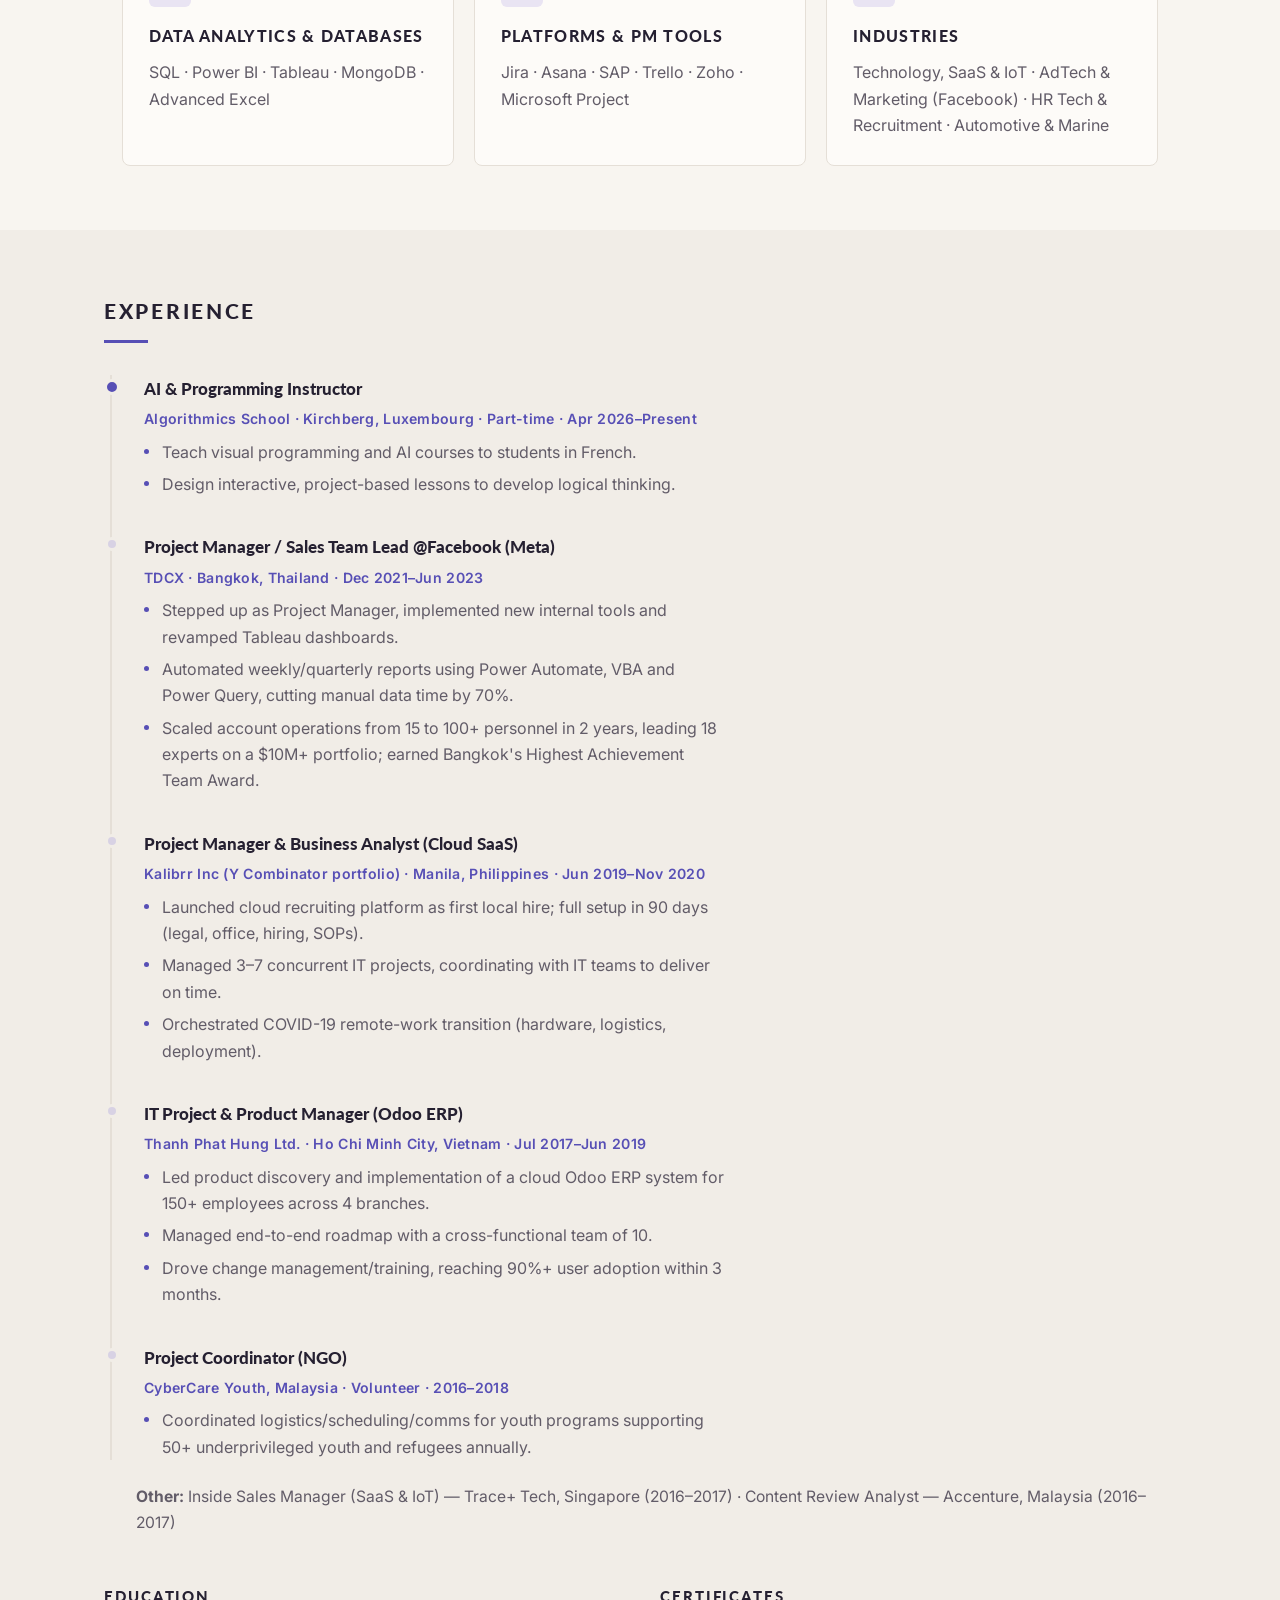
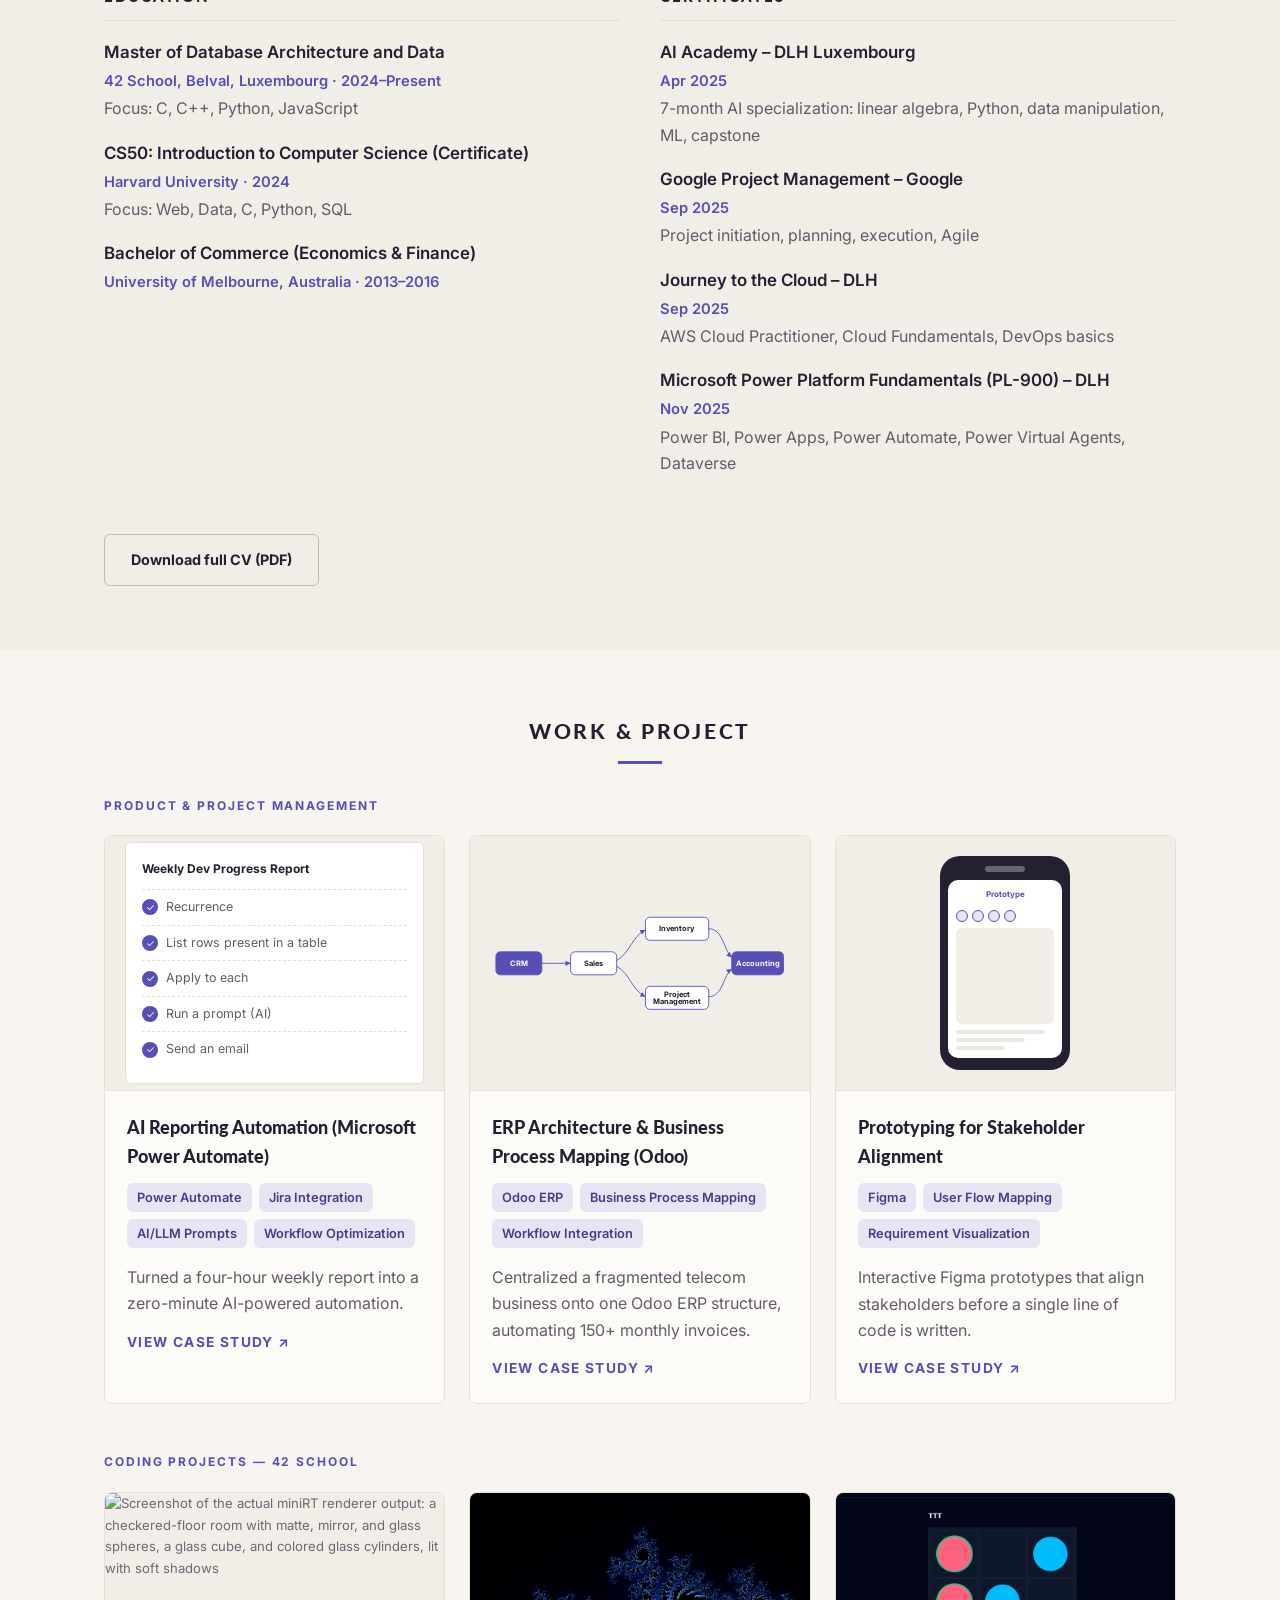
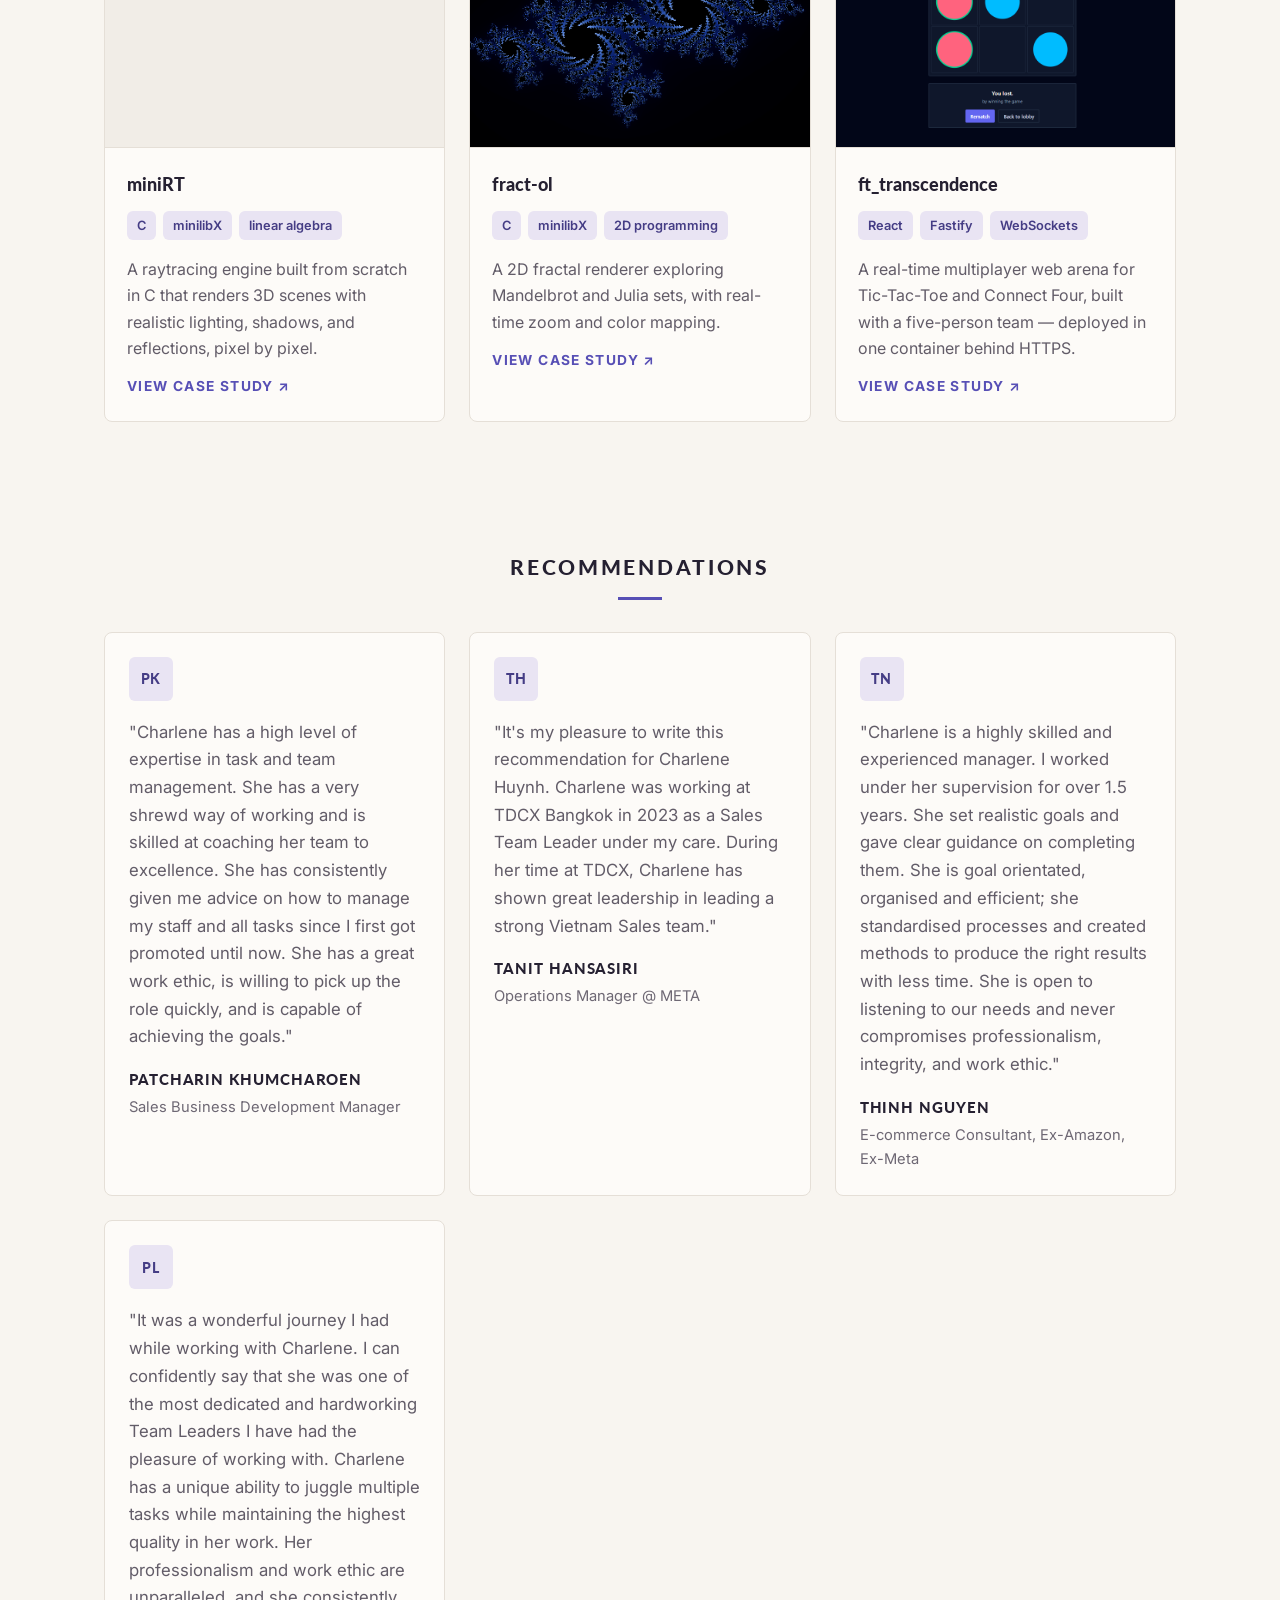
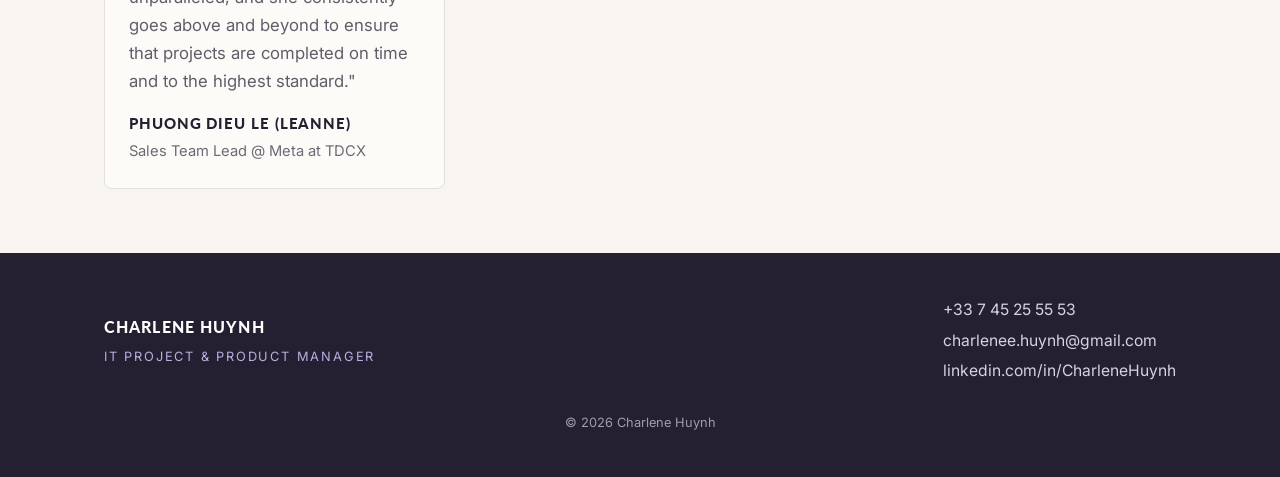
==== commit dee2f51b: "Add real project screenshots, new case studies, and CV update Swap illustrative mockups for real scr" ====
--- a/index.html
+++ b/index.html
@@ -5,7 +5,10 @@
 <meta name="viewport" content="width=device-width, initial-scale=1.0">
 <title>Charlene Huynh — IT Project & Product Manager</title>
 <meta name="description" content="Charlene Huynh — IT Project & Product Manager. I help scaling teams replace manual chaos with automated systems.">
-<link rel="stylesheet" href="css/style.css">
+<link rel="preconnect" href="https://fonts.googleapis.com">
+<link rel="preconnect" href="https://fonts.gstatic.com" crossorigin>
+<link href="https://fonts.googleapis.com/css2?family=Figtree:wght@700;800&family=Lato:wght@400;700;900&family=Inter:wght@400;500;600;700&display=swap" rel="stylesheet">
+<link rel="stylesheet" href="css/style.css?v=11">
 </head>
 <body>
 
@@ -18,7 +21,7 @@
     <nav class="site-nav" id="siteNav">
       <a href="#about" class="nav-link">About</a>
       <a href="#work" class="nav-link">Work &amp; Project</a>
-      <a href="#testimonials" class="nav-link">Testimonials</a>
+      <a href="#recommendations" class="nav-link">Recommendations</a>
     </nav>
   </div>
 </header>
@@ -32,9 +35,10 @@
         <div class="hero-content">
           <p class="eyebrow">Hey, I'm Charlene</p>
           <h1 class="hero-headline">
-            <span class="line-charcoal">I hate</span>
-            <span class="line-accent">inefficiency.</span>
+            <span class="line-charcoal">I turn <span class="roulette" data-words="admin,backlogs,chaos">chaos</span></span>
+            <span class="line-accent">into systems.</span>
           </h1>
+          <p class="hero-subtitle">IT Project &amp; Product Manager</p>
           <p class="hero-support">Over 8 years across five countries, I've made a habit of finding the mundane and automating it.</p>
           <div class="hero-buttons">
             <a href="#work" class="btn btn-primary">See my work</a>
@@ -67,7 +71,7 @@
         <div class="stat-divider" aria-hidden="true"></div>
         <div class="stat-col">
           <span class="stat-number">90%</span>
-          <span class="stat-caption">Adoption in 3mo</span>
+          <span class="stat-caption">User adoption</span>
         </div>
       </div>
     </div>
@@ -75,8 +79,8 @@
     <!-- BIO -->
     <div class="wrap">
       <div class="bio-block">
-        <p class="positioning-line">I help scaling teams replace manual chaos with automated systems — using project management, process design, and AI most PMs can't build themselves.</p>
-        <p class="bio-text">I have a confession: I hate inefficiency. It's kind of become my whole career. Over 8 years across five countries, I've made a habit of finding the mundane and automating it, whether that's scaling Meta operations from 15 to 100+ people, rolling out cloud ERP to 150+ users, or cutting reporting time by 70% with Power Automate. I just can't leave a messy process alone. These days I'm at 42 School and AI Academy sharpening my technical edge, because efficient only counts if people actually adopt it.</p>
+        <p class="positioning-line">I help scaling teams replace manual chaos with automated systems, using project management, process design, and AI most PMs can't build themselves.</p>
+        <p class="bio-text">I have a confession: I hate inefficiency. It's kind of become my whole career. Over 8 years across five countries, I've made a habit of finding the mundane and automating it, whether that's scaling Meta operations from 15 to 100+ people, rolling out cloud ERP to 150+ users, or cutting reporting time by 70% with Power Automate. I just can't leave a messy process alone. These days I'm at 42 School and AI Academy sharpening my technical edge, because efficiency only counts if people actually adopt it.</p>
         <div class="meta-row">
           <div class="meta-item">
             <span class="meta-label">Location</span>
@@ -107,42 +111,53 @@
 
           <div class="skill-card">
             <span class="skill-icon" aria-hidden="true">
-              <svg viewBox="0 0 24 24" fill="none" stroke="currentColor" stroke-width="2" stroke-linecap="round" stroke-linejoin="round"><rect x="3" y="7" width="18" height="13" rx="2"/><path d="M8 7V5a2 2 0 0 1 2-2h4a2 2 0 0 1 2 2v2"/><path d="M3 12h18"/></svg>
-            </span>
-            <h3 class="skill-title">Industries</h3>
-            <p class="skill-desc">AdTech & Marketing (Facebook) · HR Tech & Recruitment · Automotive & Marine · IoT & SaaS</p>
-          </div>
-
-          <div class="skill-card">
-            <span class="skill-icon" aria-hidden="true">
               <svg viewBox="0 0 24 24" fill="none" stroke="currentColor" stroke-width="2" stroke-linecap="round" stroke-linejoin="round"><path d="M9 11l3 3L22 4"/><path d="M21 12v7a2 2 0 0 1-2 2H5a2 2 0 0 1-2-2V5a2 2 0 0 1 2-2h11"/></svg>
             </span>
             <h3 class="skill-title">Project Management</h3>
-            <p class="skill-desc">Agile & Scrum · Product Discovery · PRINCE2 · Roadmapping · ERP · Budget & Risk</p>
+            <p class="skill-desc">Agile &amp; Scrum · Product Discovery · PRINCE2 · Roadmapping · ERP · Budget &amp; Risk</p>
+            <p class="skill-cert">Google Project Management, certified 2025</p>
+          </div>
+
+          <div class="skill-card">
+            <span class="skill-icon" aria-hidden="true">
+              <svg viewBox="0 0 24 24" fill="none" stroke="currentColor" stroke-width="2" stroke-linecap="round" stroke-linejoin="round"><rect x="4" y="4" width="16" height="16" rx="2"/><rect x="9" y="9" width="6" height="6"/><path d="M9 1v3M15 1v3M9 20v3M15 20v3M20 9h3M20 14h3M1 9h3M1 14h3"/></svg>
+            </span>
+            <h3 class="skill-title">AI &amp; Machine Learning</h3>
+            <p class="skill-desc">Generative AI &amp; RAG · Deep Learning · Keras · Applied ML Workflow</p>
+            <p class="skill-cert">AI Academy (DLH), 2025</p>
           </div>
 
           <div class="skill-card">
             <span class="skill-icon" aria-hidden="true">
               <svg viewBox="0 0 24 24" fill="none" stroke="currentColor" stroke-width="2" stroke-linecap="round" stroke-linejoin="round"><path d="M13 2 3 14h9l-1 8 10-12h-9l1-8z"/></svg>
             </span>
-            <h3 class="skill-title">Automation & AI</h3>
-            <p class="skill-desc">Generative AI · Prompt Engineering · Power Automate · n8n · Chatbot</p>
+            <h3 class="skill-title">Automation &amp; Low-Code</h3>
+            <p class="skill-desc">Microsoft Power Automate · n8n · Power Query · VBA</p>
+            <p class="skill-cert">Microsoft PL-900, certified 2025</p>
           </div>
 
           <div class="skill-card">
             <span class="skill-icon" aria-hidden="true">
               <svg viewBox="0 0 24 24" fill="none" stroke="currentColor" stroke-width="2" stroke-linecap="round" stroke-linejoin="round"><path d="M3 3v18h18"/><path d="M18 17V9"/><path d="M13 17V5"/><path d="M8 17v-3"/></svg>
             </span>
-            <h3 class="skill-title">Data & Analytics</h3>
-            <p class="skill-desc">SQL · Power BI · Tableau · MongoDB · VBA · Power Query · Excel</p>
+            <h3 class="skill-title">Data Analytics &amp; Databases</h3>
+            <p class="skill-desc">SQL · Power BI · Tableau · MongoDB · Advanced Excel</p>
           </div>
 
           <div class="skill-card">
             <span class="skill-icon" aria-hidden="true">
               <svg viewBox="0 0 24 24" fill="none" stroke="currentColor" stroke-width="2" stroke-linecap="round" stroke-linejoin="round"><path d="M14.7 6.3a1 1 0 0 0 0 1.4l1.6 1.6a1 1 0 0 0 1.4 0l3.77-3.77a6 6 0 0 1-7.94 7.94l-6.91 6.91a2.12 2.12 0 0 1-3-3l6.91-6.91a6 6 0 0 1 7.94-7.94l-3.76 3.76z"/></svg>
             </span>
-            <h3 class="skill-title">Tools & Platforms</h3>
-            <p class="skill-desc">JIRA · Asana · SAP · Trello · Zoho · Microsoft Project</p>
+            <h3 class="skill-title">Platforms &amp; PM Tools</h3>
+            <p class="skill-desc">Jira · Asana · SAP · Trello · Zoho · Microsoft Project</p>
+          </div>
+
+          <div class="skill-card">
+            <span class="skill-icon" aria-hidden="true">
+              <svg viewBox="0 0 24 24" fill="none" stroke="currentColor" stroke-width="2" stroke-linecap="round" stroke-linejoin="round"><rect x="3" y="7" width="18" height="13" rx="2"/><path d="M8 7V5a2 2 0 0 1 2-2h4a2 2 0 0 1 2 2v2"/><path d="M3 12h18"/></svg>
+            </span>
+            <h3 class="skill-title">Industries</h3>
+            <p class="skill-desc">Technology, SaaS &amp; IoT · AdTech &amp; Marketing (Facebook) · HR Tech &amp; Recruitment · Automotive &amp; Marine</p>
           </div>
 
         </div>
@@ -173,8 +188,8 @@
             <p class="timeline-role">Project Manager / Sales Team Lead @Facebook (Meta)</p>
             <p class="timeline-meta">TDCX · Bangkok, Thailand · Dec 2021–Jun 2023</p>
             <ul class="timeline-summary">
-              <li>Stepped up as interim Project Manager, implemented new internal tools and revamped Tableau dashboards.</li>
-              <li>Automated weekly/quarterly reports using Power Automate, VBA, Power Query — cut manual data time by 70%.</li>
+              <li>Stepped up as Project Manager, implemented new internal tools and revamped Tableau dashboards.</li>
+              <li>Automated weekly/quarterly reports using Power Automate, VBA and Power Query, cutting manual data time by 70%.</li>
               <li>Scaled account operations from 15 to 100+ personnel in 2 years, leading 18 experts on a $10M+ portfolio; earned Bangkok's Highest Achievement Team Award.</li>
             </ul>
           </div>
@@ -275,54 +290,11 @@
   <section id="work" class="section work-section">
     <div class="wrap">
       <h2 class="section-heading centered">Work &amp; Project</h2>
+
+      <p class="work-group-label">Product &amp; Project Management</p>
       <div class="project-grid">
 
         <!-- Project 1 -->
-        <a href="work/erp-odoo.html" class="project-card">
-          <div class="project-visual">
-            <svg class="diagram" viewBox="0 0 520 220" xmlns="http://www.w3.org/2000/svg" role="img" aria-label="Workflow diagram: CRM connects to Sales, which connects to Inventory and Project Management, which both connect to Accounting">
-              <g font-family="inherit">
-                <rect x="10" y="90" width="80" height="40" rx="8" class="node node-start"/>
-                <text x="50" y="114" text-anchor="middle" class="node-text">CRM</text>
-
-                <rect x="140" y="90" width="80" height="40" rx="8" class="node"/>
-                <text x="180" y="114" text-anchor="middle" class="node-text">Sales</text>
-
-                <rect x="270" y="30" width="110" height="40" rx="8" class="node"/>
-                <text x="325" y="54" text-anchor="middle" class="node-text">Inventory</text>
-
-                <rect x="270" y="150" width="110" height="40" rx="8" class="node"/>
-                <text x="325" y="168" text-anchor="middle" class="node-text" font-size="10">Project</text>
-                <text x="325" y="180" text-anchor="middle" class="node-text" font-size="10">Management</text>
-
-                <rect x="420" y="90" width="90" height="40" rx="8" class="node node-start"/>
-                <text x="465" y="114" text-anchor="middle" class="node-text">Accounting</text>
-
-                <path d="M90 110 H140" class="edge" marker-end="url(#arrow)"/>
-                <path d="M220 105 C245 90, 245 65, 270 52" class="edge" marker-end="url(#arrow)"/>
-                <path d="M220 115 C245 130, 245 155, 270 168" class="edge" marker-end="url(#arrow)"/>
-                <path d="M380 50 C405 50, 405 85, 420 100" class="edge" marker-end="url(#arrow)"/>
-                <path d="M380 168 C405 168, 405 130, 420 120" class="edge" marker-end="url(#arrow)"/>
-
-                <marker id="arrow" markerWidth="8" markerHeight="8" refX="6" refY="3" orient="auto">
-                  <path d="M0,0 L6,3 L0,6 Z" class="arrowhead"/>
-                </marker>
-              </g>
-            </svg>
-          </div>
-          <div class="project-body">
-            <h3 class="project-title">ERP Architecture &amp; Business Process Mapping (Odoo)</h3>
-            <div class="tag-row">
-              <span class="tag">Odoo ERP</span>
-              <span class="tag">Business Process Mapping</span>
-              <span class="tag">Workflow Integration</span>
-            </div>
-            <p class="project-text">Centralized a fragmented telecom business onto one Odoo ERP structure, automating 150+ monthly invoices.</p>
-            <span class="project-link">View case study ↗</span>
-          </div>
-        </a>
-
-        <!-- Project 2 -->
         <a href="work/ai-reporting.html" class="project-card">
           <div class="project-visual">
             <div class="mock-flow">
@@ -343,6 +315,51 @@
               <span class="tag">Workflow Optimization</span>
             </div>
             <p class="project-text">Turned a four-hour weekly report into a zero-minute AI-powered automation.</p>
+            <span class="project-link">View case study ↗</span>
+          </div>
+        </a>
+
+        <!-- Project 2 -->
+        <a href="work/erp-odoo.html" class="project-card">
+          <div class="project-visual">
+            <svg class="diagram" viewBox="0 0 520 220" xmlns="http://www.w3.org/2000/svg" role="img" aria-label="Workflow diagram: CRM connects to Sales, which connects to Inventory and Project Management, which both connect to Accounting">
+              <g font-family="inherit">
+                <rect x="10" y="90" width="80" height="40" rx="8" class="node node-start"/>
+                <text x="50" y="114" text-anchor="middle" class="node-text">CRM</text>
+
+                <rect x="140" y="90" width="80" height="40" rx="8" class="node"/>
+                <text x="180" y="114" text-anchor="middle" class="node-text">Sales</text>
+
+                <rect x="270" y="30" width="110" height="40" rx="8" class="node"/>
+                <text x="325" y="54" text-anchor="middle" class="node-text">Inventory</text>
+
+                <rect x="270" y="150" width="110" height="40" rx="8" class="node"/>
+                <text x="325" y="168" text-anchor="middle" class="node-text" font-size="10">Project</text>
+                <text x="325" y="180" text-anchor="middle" class="node-text" font-size="10">Management</text>
+
+                <rect x="420" y="90" width="90" height="40" rx="8" class="node node-start"/>
+                <text x="465" y="114" text-anchor="middle" class="node-text">Accounting</text>
+
+                <path d="M90 110 H140" class="edge" marker-end="url(#arrow)"/>
+                <path d="M220 105 C245 90, 245 65, 270 52" class="edge" marker-end="url(#arrow)"/>
+                <path d="M220 115 C245 130, 245 155, 270 168" class="edge" marker-end="url(#arrow)"/>
+                <path d="M380 50 C405 50, 405 85, 420 100" class="edge" marker-end="url(#arrow)"/>
+                <path d="M380 168 C405 168, 405 130, 420 120" class="edge" marker-end="url(#arrow)"/>
+
+                <marker id="arrow" markerWidth="8" markerHeight="8" refX="6" refY="3" orient="auto">
+                  <path d="M0,0 L6,3 L0,6 Z" class="arrowhead"/>
+                </marker>
+              </g>
+            </svg>
+          </div>
+          <div class="project-body">
+            <h3 class="project-title">ERP Architecture &amp; Business Process Mapping (Odoo)</h3>
+            <div class="tag-row">
+              <span class="tag">Odoo ERP</span>
+              <span class="tag">Business Process Mapping</span>
+              <span class="tag">Workflow Integration</span>
+            </div>
+            <p class="project-text">Centralized a fragmented telecom business onto one Odoo ERP structure, automating 150+ monthly invoices.</p>
             <span class="project-link">View case study ↗</span>
           </div>
         </a>
@@ -377,13 +394,66 @@
         </a>
 
       </div>
+
+      <p class="work-group-label work-group-label-second">Coding Projects — 42 School</p>
+      <div class="code-project-grid">
+
+        <a href="work/minirt.html" class="project-card">
+          <div class="project-visual project-visual-img">
+            <img src="assets/work/minirt-render.png" alt="Screenshot of the actual miniRT renderer output: a checkered-floor room with matte, mirror, and glass spheres, a glass cube, and colored glass cylinders, lit with soft shadows">
+          </div>
+          <div class="project-body">
+            <h3 class="project-title">miniRT</h3>
+            <div class="tag-row">
+              <span class="tag">C</span>
+              <span class="tag">minilibX</span>
+              <span class="tag">linear algebra</span>
+            </div>
+            <p class="project-text">A raytracing engine built from scratch in C that renders 3D scenes with realistic lighting, shadows, and reflections, pixel by pixel.</p>
+            <span class="project-link">View case study ↗</span>
+          </div>
+        </a>
+
+        <a href="work/fract-ol.html" class="project-card">
+          <div class="project-visual project-visual-img">
+            <img src="assets/work/fractol-julia.png" alt="A Julia set fractal rendered by fract-ol, a spiral swirl pattern in blue on black">
+          </div>
+          <div class="project-body">
+            <h3 class="project-title">fract-ol</h3>
+            <div class="tag-row">
+              <span class="tag">C</span>
+              <span class="tag">minilibX</span>
+              <span class="tag">2D programming</span>
+            </div>
+            <p class="project-text">A 2D fractal renderer exploring Mandelbrot and Julia sets, with real-time zoom and color mapping.</p>
+            <span class="project-link">View case study ↗</span>
+          </div>
+        </a>
+
+        <a href="work/transcendence.html" class="project-card">
+          <div class="project-visual project-visual-img">
+            <img src="assets/work/transcendence-ttt.png" alt="Screenshot of the actual ft_transcendence app: a finished Tic-Tac-Toe match on a dark-themed board, showing a loss result with Rematch and Back to lobby buttons">
+          </div>
+          <div class="project-body">
+            <h3 class="project-title">ft_transcendence</h3>
+            <div class="tag-row">
+              <span class="tag">React</span>
+              <span class="tag">Fastify</span>
+              <span class="tag">WebSockets</span>
+            </div>
+            <p class="project-text">A real-time multiplayer web arena for Tic-Tac-Toe and Connect Four, built with a five-person team — deployed in one container behind HTTPS.</p>
+            <span class="project-link">View case study ↗</span>
+          </div>
+        </a>
+
+      </div>
     </div>
   </section>
 
-  <!-- TESTIMONIALS -->
-  <section id="testimonials" class="section testimonials-section">
-    <div class="wrap">
-      <h2 class="section-heading centered">Testimonials</h2>
+  <!-- RECOMMENDATIONS -->
+  <section id="recommendations" class="section testimonials-section">
+    <div class="wrap">
+      <h2 class="section-heading centered">Recommendations</h2>
       <div class="testimonial-grid">
 
         <div class="testimonial-card">
@@ -435,6 +505,6 @@
   </div>
 </footer>
 
-<script src="js/main.js"></script>
+<script src="js/main.js?v=11"></script>
 </body>
 </html>
--- a/css/style.css
+++ b/css/style.css
@@ -1,18 +1,32 @@
 /* ===== Design tokens ===== */
 :root {
-  --bg: #FBF3E9;
-  --heading: #2A2118;
-  --body: #6B5F4F;
-  --tint: #F3E4DC;
-  --mid: #C1502E;
-  --deep: #9E3D1F;
-  --darkest: #4A1B0C;
-
-  --font: -apple-system, BlinkMacSystemFont, "Segoe UI", Roboto, "Helvetica Neue", Arial, sans-serif;
-
-  --radius-lg: 28px;
-  --radius-md: 18px;
-  --radius-sm: 12px;
+  /* Warm paper, blue marks. The paper, lines and soft fills are warm neutrals;
+     periwinkle is reserved for accents so it reads as a deliberate colour on a
+     warm page rather than a cold wash over everything. */
+  --bg: #F8F5F0;        /* sand off-white */
+  --surface: #FDFBF8;   /* cards */
+  --tint: #F1EDE7;      /* warm fill: section bands, project visuals */
+  --lilac: #E9E4F3;     /* blue mark: tags, icon tiles, photo offset */
+  --line: #E5DFD7;      /* warm hairlines */
+
+  --heading: #252031;
+  --body: #625C68;
+  --muted: #6E6874;    /* darkened from #877F8C: the old value failed contrast
+                          on all three backgrounds (3.3–3.7:1) */
+
+  --mid: #574FB5;
+  --deep: #453D85;
+  --darkest: #252031;
+
+  --font-headline: Figtree, "Segoe UI", Roboto, Helvetica, Arial, sans-serif;
+  --font-display: Lato, "Segoe UI", Roboto, Helvetica, Arial, sans-serif;
+  --font-body: Inter, "Segoe UI", Roboto, Helvetica, Arial, sans-serif;
+  --font-mono: "SFMono-Regular", Consolas, "Liberation Mono", Menlo, monospace;
+
+  --radius-lg: 14px;
+  --radius-md: 8px;
+  --radius-sm: 6px;
+  --arch: 999px 999px 12px 12px;
 
   --wrap-max: 1120px;
 }
@@ -22,16 +36,17 @@
 html { scroll-behavior: smooth; }
 body {
   margin: 0;
-  font-family: var(--font);
+  font-family: var(--font-body);
   background: var(--bg);
   color: var(--body);
-  line-height: 1.6;
+  font-size: 1.0625rem;   /* 17px base */
+  line-height: 1.65;
   -webkit-font-smoothing: antialiased;
 }
 img { max-width: 100%; display: block; }
 a { color: inherit; text-decoration: none; }
 ul, ol { margin: 0; padding: 0; list-style: none; }
-h1, h2, h3, p { margin: 0; }
+h1, h2, h3, p, figure { margin: 0; }
 
 .wrap {
   max-width: var(--wrap-max);
@@ -42,47 +57,59 @@
 .section { padding: 64px 0; }
 
 .section-heading {
-  font-size: clamp(1.5rem, 2.2vw, 2rem);
-  font-weight: 800;
-  color: var(--heading);
-  letter-spacing: -0.01em;
+  font-family: var(--font-display);
+  font-size: clamp(1.05rem, 1.7vw, 1.3rem);
+  font-weight: 900;
+  text-transform: uppercase;
+  letter-spacing: 0.13em;
+  color: var(--heading);
   margin-bottom: 32px;
 }
+.section-heading::after {
+  content: "";
+  display: block;
+  width: 44px;
+  height: 3px;
+  background: var(--mid);
+  margin-top: 12px;
+}
 .section-heading.centered { text-align: center; }
+.section-heading.centered::after { margin-left: auto; margin-right: auto; }
 
 /* ===== Buttons ===== */
 .btn {
   display: inline-flex;
   align-items: center;
   justify-content: center;
-  padding: 14px 28px;
-  border-radius: 999px;
-  font-weight: 600;
-  font-size: 0.95rem;
-  border: 2px solid var(--heading);
-  transition: transform 0.15s ease, background 0.15s ease, color 0.15s ease;
+  padding: 13px 26px;
+  border-radius: var(--radius-sm);
+  font-weight: 700;
+  font-size: 0.9rem;
+  border: 1px solid var(--mid);
+  transition: transform 0.15s ease, background 0.15s ease, color 0.15s ease, border-color 0.15s ease;
   cursor: pointer;
 }
 .btn:hover { transform: translateY(-2px); }
 .btn-primary {
-  background: var(--heading);
-  color: var(--bg);
-}
-.btn-primary:hover { background: #3a2e20; }
+  background: var(--mid);
+  color: #fff;
+}
+.btn-primary:hover { background: var(--deep); border-color: var(--deep); }
 .btn-secondary {
   background: transparent;
   color: var(--heading);
-}
-.btn-secondary:hover { background: var(--heading); color: var(--bg); }
+  border-color: rgba(37, 32, 49, 0.24);
+}
+.btn-secondary:hover { border-color: var(--mid); color: var(--mid); }
 
 /* ===== Header / Nav ===== */
 .site-header {
   position: sticky;
   top: 0;
   z-index: 100;
-  background: rgba(251, 243, 233, 0.9);
+  background: rgba(248, 245, 240, 0.92);
   backdrop-filter: blur(8px);
-  border-bottom: 1px solid rgba(42, 33, 24, 0.08);
+  border-bottom: 1px solid var(--line);
 }
 .header-inner {
   display: flex;
@@ -92,18 +119,22 @@
   padding-bottom: 18px;
 }
 .logo {
-  font-weight: 800;
-  font-size: 1.1rem;
-  color: var(--heading);
-  letter-spacing: -0.01em;
+  font-family: var(--font-display);
+  font-weight: 900;
+  font-size: 1rem;
+  text-transform: uppercase;
+  letter-spacing: 0.07em;
+  color: var(--heading);
 }
 .site-nav {
   display: flex;
-  gap: 32px;
+  gap: 30px;
 }
 .nav-link {
   font-weight: 600;
-  font-size: 0.95rem;
+  font-size: 0.82rem;
+  text-transform: uppercase;
+  letter-spacing: 0.09em;
   color: var(--heading);
   position: relative;
   padding: 4px 0;
@@ -119,6 +150,7 @@
 }
 .nav-link:hover::after,
 .nav-link.active::after { right: 0; }
+.nav-link.active { color: var(--mid); }
 
 .nav-toggle {
   display: none;
@@ -148,13 +180,11 @@
 .hero-section { padding-top: 48px; }
 
 .hero-card {
-  background: var(--bg);
-  border-radius: var(--radius-lg);
   display: grid;
-  grid-template-columns: 55% 45%;
-  align-items: stretch;
-  gap: 24px;
-  padding: 24px 0;
+  grid-template-columns: 300px 1fr;
+  align-items: center;
+  gap: 52px;
+  padding: 24px 0 8px;
 }
 .hero-content {
   min-width: 0;
@@ -163,36 +193,28 @@
   justify-content: center;
 }
 .eyebrow {
-  display: inline-flex;
+  display: block;
   width: fit-content;
-  background: var(--tint);
-  color: var(--darkest);
-  font-weight: 700;
-  font-size: 0.95rem;
-  letter-spacing: 0.01em;
-  border-radius: 16px 16px 16px 0px;
-  padding: 8px 16px;
+  font-size: 0.72rem;
+  font-weight: 600;
+  text-transform: uppercase;
+  letter-spacing: 0.17em;
+  color: var(--muted);
+  margin-bottom: 14px;
+  opacity: 0;
+  animation: eyebrow-fade-in 0.5s ease 0.05s forwards;
+}
+@keyframes eyebrow-fade-in {
+  from { opacity: 0; transform: translateY(8px); }
+  to { opacity: 1; transform: translateY(0); }
+}
+.hero-headline {
+  font-family: var(--font-headline);
+  font-size: clamp(2.4rem, 5.6vw, 4rem);
+  font-weight: 800;
+  line-height: 1.02;
+  letter-spacing: -0.025em;
   margin-bottom: 16px;
-  opacity: 0;
-  transform: scale(0.2) translateY(16px);
-  animation:
-    eyebrow-fade-in 0.45s ease forwards,
-    eyebrow-pop-in 0.55s cubic-bezier(0.34, 1.9, 0.64, 1) forwards;
-}
-@keyframes eyebrow-fade-in {
-  from { opacity: 0; }
-  to { opacity: 1; }
-}
-@keyframes eyebrow-pop-in {
-  from { transform: scale(0.2) translateY(16px); }
-  to { transform: scale(1) translateY(0); }
-}
-.hero-headline {
-  font-size: clamp(2.6rem, 6vw, 4.5rem);
-  font-weight: 800;
-  line-height: 1.05;
-  letter-spacing: -0.02em;
-  margin-bottom: 20px;
 }
 .hero-headline .line-charcoal,
 .hero-headline .line-accent {
@@ -201,96 +223,141 @@
 .line-charcoal { color: var(--heading); }
 .line-accent { color: var(--mid); }
 
+/* Rotating word in the headline. It is ordinary text — the browser sizes it,
+   so the box can never disagree with the word inside it. The real word is in
+   the HTML, so with JavaScript off the headline still reads correctly. */
+.roulette {
+  display: inline-block;
+  white-space: nowrap;
+}
+/* Animations, not transitions. A transition needs to *finish* to return the
+   word to normal, so an interrupted one left it invisible. With animations the
+   resting state is the element's own style: if they never run, the word shows. */
+.roulette.swap-out { animation: roulette-out 0.19s ease both; }
+.roulette.swap-in  { animation: roulette-in 0.22s cubic-bezier(0.22, 0.75, 0.3, 1) both; }
+
+/* outgoing word leaves upwards, incoming word arrives from below, so the pair
+   reads as one roll rather than two words fading in the same spot */
+@keyframes roulette-out {
+  to { opacity: 0; transform: translateY(-0.22em); }
+}
+@keyframes roulette-in {
+  from { opacity: 0; transform: translateY(0.22em); }
+}
+
+@media (prefers-reduced-motion: reduce) {
+  .roulette.swap-out, .roulette.swap-in { animation: none; }
+}
+
+.hero-subtitle {
+  font-size: 0.74rem;
+  font-weight: 600;
+  text-transform: uppercase;
+  letter-spacing: 0.18em;
+  color: var(--mid);
+  padding-bottom: 16px;
+  border-bottom: 1px solid var(--line);
+  margin-bottom: 20px;
+}
+
 .hero-support {
   color: var(--body);
-  font-size: 1.15rem;
+  font-size: 1.1rem;
   max-width: 46ch;
-  margin-bottom: 32px;
+  margin-bottom: 30px;
 }
 .hero-buttons {
   display: flex;
-  gap: 16px;
+  gap: 14px;
   flex-wrap: wrap;
 }
 
+/* Arch portrait sitting on an offset lilac block */
 .hero-photo {
-  border: none;
-  box-shadow: none;
-  outline: none;
-  border-radius: var(--radius-lg);
+  order: -1;
+  width: 100%;
+  max-width: 280px;
+  aspect-ratio: 4 / 5;
+  margin-left: 18px;
+  border-radius: var(--arch);
   overflow: hidden;
+  box-shadow: -18px 18px 0 var(--lilac);
 }
 .hero-photo img {
-  display: block;
   width: 100%;
   height: 100%;
   object-fit: cover;
-  border: none;
-  box-shadow: none;
-  outline: none;
 }
 
 /* ===== Stat row ===== */
 .stat-row {
   display: flex;
-  align-items: center;
-  padding: 0.5rem;
+  align-items: stretch;
   width: 100%;
-  margin-top: 12px;
+  margin-top: 40px;
+  padding: 22px 0;
+  border-top: 1px solid var(--line);
+  border-bottom: 1px solid var(--line);
 }
 .stat-col {
   flex: 1;
   display: flex;
   flex-direction: column;
-  align-items: center;
-  text-align: center;
 }
 .stat-number {
-  font-size: 30px;
-  font-weight: 800;
+  font-family: var(--font-display);
+  font-size: 32px;
+  font-weight: 900;
   line-height: 1;
-  color: var(--deep);
+  color: var(--heading);
 }
 .stat-caption {
-  margin-top: 6px;
+  margin-top: 8px;
   font-size: 12px;
+  font-weight: 500;
+  text-transform: uppercase;
+  letter-spacing: 0.1em;
   color: var(--body);
 }
 .stat-divider {
   align-self: stretch;
   width: 1px;
-  background: #E4D5C8;
+  background: var(--line);
   flex-shrink: 0;
-  margin: 0 16px;
+  margin: 0 20px;
 }
 
 /* ===== Bio ===== */
 .bio-block { padding: 56px 0 8px; }
 .positioning-line {
   font-size: 1.3rem;
-  font-weight: 700;
+  font-weight: 600;
   color: var(--heading);
   margin-bottom: 16px;
-  line-height: 1.4;
-}
-.bio-text { margin-bottom: 28px; }
+  line-height: 1.45;
+  max-width: none;   /* full width, matching stat-row/meta-row banners above/below */
+}
+.bio-text {
+  margin-bottom: 28px;
+  max-width: none;   /* full width, matching stat-row/meta-row banners above/below */
+}
 .meta-row {
   display: grid;
   grid-template-columns: repeat(auto-fit, minmax(180px, 1fr));
-  gap: 20px;
-  border-top: 1px solid rgba(42,33,24,0.1);
-  padding-top: 24px;
+  gap: 24px;
+  border-top: 1px solid var(--line);
+  padding-top: 26px;
 }
 .meta-label {
   display: block;
-  font-size: 0.8rem;
-  font-weight: 700;
-  text-transform: uppercase;
-  letter-spacing: 0.05em;
+  font-size: 0.76rem;
+  font-weight: 700;
+  text-transform: uppercase;
+  letter-spacing: 0.14em;
   color: var(--mid);
-  margin-bottom: 6px;
-}
-.meta-value { font-size: 0.95rem; color: var(--body); }
+  margin-bottom: 8px;
+}
+.meta-value { font-size: 1rem; color: var(--body); }
 
 .lang-pills {
   display: flex;
@@ -299,15 +366,16 @@
 }
 .lang-pill {
   background: var(--tint);
-  border-radius: 999px;
-  padding: 6px 14px;
-  font-size: 12px;
+  border: 1px solid var(--line);
+  border-radius: var(--radius-sm);
+  padding: 6px 12px;
+  font-size: 13px;
+  color: var(--body);
+}
+.lang-pill strong {
+  font-weight: 700;
+  font-size: 13px;
   color: var(--deep);
-}
-.lang-pill strong {
-  font-weight: 700;
-  font-size: 13px;
-  color: var(--darkest);
 }
 
 /* ===== Skills ===== */
@@ -321,30 +389,41 @@
 }
 .skill-card {
   flex: 0 1 31%;
-  background: var(--tint);
+  background: var(--surface);
+  border: 1px solid var(--line);
   border-radius: var(--radius-md);
-  padding: 28px;
-  box-shadow: 0 4px 18px rgba(42, 33, 24, 0.07);
+  padding: 26px;
 }
 .skill-icon {
   display: inline-flex;
   align-items: center;
   justify-content: center;
-  width: 44px;
-  height: 44px;
-  background: var(--bg);
+  width: 42px;
+  height: 42px;
+  background: var(--lilac);
   color: var(--mid);
-  border-radius: 12px;
+  border-radius: var(--radius-sm);
   margin-bottom: 16px;
 }
-.skill-icon svg { width: 22px; height: 22px; }
+.skill-icon svg { width: 21px; height: 21px; }
 .skill-title {
-  font-size: 1.05rem;
-  font-weight: 700;
-  color: var(--heading);
-  margin-bottom: 8px;
-}
-.skill-desc { font-size: 0.9rem; color: var(--body); }
+  font-family: var(--font-display);
+  font-size: 1.02rem;
+  font-weight: 900;
+  text-transform: uppercase;
+  letter-spacing: 0.08em;
+  color: var(--heading);
+  margin-bottom: 10px;
+}
+.skill-desc { font-size: 1rem; color: var(--body); }
+.skill-cert {
+  margin-top: 12px;
+  padding-top: 10px;
+  border-top: 1px solid var(--line);
+  font-size: 0.88rem;
+  font-weight: 600;
+  color: var(--mid);
+}
 
 /* ===== CV / Timeline ===== */
 .cv-section { background: var(--tint); }
@@ -353,7 +432,7 @@
   position: relative;
   margin-left: 6px;
   padding-left: 32px;
-  border-left: 2px solid rgba(42,33,24,0.15);
+  border-left: 2px solid var(--line);
 }
 .timeline-item { position: relative; padding-bottom: 36px; }
 .timeline-item:last-child { padding-bottom: 0; }
@@ -364,7 +443,7 @@
   width: 14px;
   height: 14px;
   border-radius: 50%;
-  background: #b8ab97;
+  background: #D8D2E4;
   border: 3px solid var(--tint);
 }
 .timeline-item.is-current .timeline-dot {
@@ -374,18 +453,20 @@
   left: -40px;
 }
 .timeline-role {
-  font-weight: 700;
-  color: var(--heading);
-  font-size: 1.05rem;
+  font-family: var(--font-display);
+  font-weight: 900;
+  color: var(--heading);
+  font-size: 1.08rem;
   margin-bottom: 4px;
 }
 .timeline-meta {
-  font-size: 0.85rem;
+  font-size: 0.88rem;
   color: var(--mid);
   font-weight: 600;
+  letter-spacing: 0.02em;
   margin-bottom: 8px;
 }
-.timeline-summary { font-size: 0.95rem; max-width: 68ch; }
+.timeline-summary { font-size: 1rem; max-width: 58ch; }
 .timeline-summary li {
   position: relative;
   padding-left: 18px;
@@ -396,9 +477,9 @@
   content: "";
   position: absolute;
   left: 0;
-  top: 0.6em;
-  width: 6px;
-  height: 6px;
+  top: 0.62em;
+  width: 5px;
+  height: 5px;
   border-radius: 50%;
   background: var(--mid);
 }
@@ -406,7 +487,7 @@
 .timeline-other {
   margin-top: 24px;
   margin-left: 32px;
-  font-size: 0.88rem;
+  font-size: 0.98rem;
   color: var(--body);
 }
 
@@ -417,69 +498,96 @@
   margin-top: 48px;
 }
 .cv-subheading {
-  font-size: 1.1rem;
-  font-weight: 700;
-  color: var(--heading);
+  font-family: var(--font-display);
+  font-size: 0.92rem;
+  font-weight: 900;
+  text-transform: uppercase;
+  letter-spacing: 0.13em;
+  color: var(--heading);
+  padding-bottom: 12px;
+  border-bottom: 1px solid var(--line);
   margin-bottom: 18px;
 }
 .cv-list li { margin-bottom: 18px; }
-.cv-list-title { font-weight: 700; color: var(--heading); font-size: 0.95rem; }
-.cv-list-meta { font-size: 0.82rem; color: var(--mid); font-weight: 600; margin: 2px 0; }
-.cv-list-desc { font-size: 0.88rem; color: var(--body); }
+.cv-list-title { font-weight: 600; color: var(--heading); font-size: 1.06rem; }
+.cv-list-meta { font-size: 0.92rem; color: var(--mid); font-weight: 600; margin: 2px 0; }
+.cv-list-desc { font-size: 1rem; color: var(--body); }
 
 .cv-download-row { margin-top: 40px; }
 
 /* ===== Work & Project ===== */
+.work-group-label {
+  text-transform: uppercase;
+  font-size: 0.75rem;
+  font-weight: 700;
+  letter-spacing: 0.16em;
+  color: var(--mid);
+  margin-bottom: 20px;
+}
+.work-group-label-second { margin-top: 48px; }
+
 .project-grid {
   display: grid;
   grid-template-columns: repeat(3, 1fr);
   gap: 24px;
 }
 .project-card {
-  background: var(--bg);
+  background: var(--surface);
+  border: 1px solid var(--line);
   border-radius: var(--radius-md);
   overflow: hidden;
   display: flex;
   flex-direction: column;
-  box-shadow: 0 4px 18px rgba(42, 33, 24, 0.08);
-  transition: transform 0.18s ease, box-shadow 0.18s ease;
+  transition: transform 0.18s ease, border-color 0.18s ease;
 }
 a.project-card { cursor: pointer; }
 a.project-card:hover {
-  transform: translateY(-4px);
-  box-shadow: 0 10px 28px rgba(42, 33, 24, 0.14);
+  transform: translateY(-3px);
+  border-color: var(--mid);
 }
 .project-visual {
+  position: relative;
   background: var(--tint);
+  border-bottom: 1px solid var(--line);
   aspect-ratio: 4/3;
+  overflow: hidden;
   display: flex;
   align-items: center;
   justify-content: center;
   padding: 20px;
-}
-.project-body { padding: 24px; }
+  font-size: 0.82rem;
+  color: var(--muted);
+}
+.project-visual-img { padding: 0; }
+/* Absolutely positioned so the image's own intrinsic aspect ratio can never
+   feed back into this box's height — the two are otherwise circular, since
+   a percentage height only resolves once the parent's height is definite. */
+.project-visual-img img { position: absolute; inset: 0; width: 100%; height: 100%; object-fit: cover; }
+.project-visual .mock-scene { width: 100%; height: 100%; border: none; border-radius: 0; }
+.project-body { padding: 22px; }
 .project-title {
-  font-size: 1.05rem;
-  font-weight: 700;
+  font-family: var(--font-display);
+  font-size: 1.1rem;
+  font-weight: 900;
   color: var(--heading);
   margin-bottom: 12px;
 }
 .tag-row {
   display: flex;
   flex-wrap: wrap;
-  gap: 8px;
+  gap: 7px;
   margin-bottom: 16px;
 }
 .tag {
-  font-size: 0.75rem;
-  font-weight: 700;
-  color: var(--darkest);
-  background: var(--tint);
-  padding: 5px 10px;
-  border-radius: 999px;
+  font-size: 0.8rem;
+  font-weight: 600;
+  color: var(--deep);
+  background: var(--lilac);
+  padding: 4px 10px;
+  border-radius: var(--radius-sm);
 }
 .project-text {
-  font-size: 0.9rem;
+  font-size: 1rem;
   color: var(--body);
   margin-bottom: 10px;
 }
@@ -488,17 +596,32 @@
   align-items: center;
   gap: 4px;
   margin-top: 4px;
-  font-size: 0.88rem;
-  font-weight: 700;
+  font-size: 0.86rem;
+  font-weight: 700;
+  text-transform: uppercase;
+  letter-spacing: 0.1em;
   color: var(--mid);
 }
 a.project-card:hover .project-link { text-decoration: underline; }
+
+.code-project-grid {
+  display: grid;
+  grid-template-columns: repeat(3, minmax(0, 1fr));
+  gap: 24px;
+}
 
 /* --- Diagram (Project 1) --- */
 .diagram { width: 100%; height: auto; }
+.mock-scene {
+  width: 280px;
+  max-width: 100%;
+  height: auto;
+  border-radius: var(--radius-sm);
+  border: 1px solid var(--line);
+}
 .diagram .node { fill: #fff; stroke: var(--mid); stroke-width: 1.5; }
-.diagram .node-start { fill: var(--deep); stroke: var(--deep); }
-.diagram .node-start + .node-text { fill: var(--tint); }
+.diagram .node-start { fill: var(--mid); stroke: var(--mid); }
+.diagram .node-start + .node-text { fill: #fff; }
 .diagram .node-text { fill: var(--heading); font-size: 13px; font-weight: 700; }
 .diagram .edge { stroke: var(--mid); stroke-width: 1.5; fill: none; }
 .diagram .arrowhead { fill: var(--mid); }
@@ -506,10 +629,10 @@
 /* --- Mock Power Automate flow (Project 2) --- */
 .mock-flow {
   background: #fff;
+  border: 1px solid var(--line);
   border-radius: var(--radius-sm);
   padding: 16px;
   width: 100%;
-  box-shadow: 0 4px 14px rgba(42,33,24,0.08);
 }
 .mock-flow-title {
   font-size: 0.75rem;
@@ -524,7 +647,7 @@
   font-size: 0.78rem;
   color: var(--body);
   padding: 7px 0;
-  border-top: 1px dashed rgba(42,33,24,0.1);
+  border-top: 1px dashed var(--line);
 }
 .mock-flow-step:first-of-type { border-top: none; }
 .mock-flow-check {
@@ -539,6 +662,72 @@
   justify-content: center;
   flex-shrink: 0;
 }
+.mock-flow-time {
+  margin-left: auto;
+  font-family: var(--font-mono);
+  font-size: 0.68rem;
+  color: var(--muted);
+  flex-shrink: 0;
+}
+
+/* --- Mock email summary (Project 2) --- */
+.mock-email {
+  background: #fff;
+  border: 1px solid var(--line);
+  border-radius: var(--radius-sm);
+  padding: 16px;
+  width: 100%;
+}
+.mock-email-header {
+  display: flex;
+  align-items: center;
+  gap: 10px;
+  padding-bottom: 10px;
+  margin-bottom: 10px;
+  border-bottom: 1px solid var(--line);
+}
+.mock-email-avatar {
+  width: 26px;
+  height: 26px;
+  border-radius: 50%;
+  background: var(--lilac);
+  color: var(--deep);
+  font-size: 0.65rem;
+  font-weight: 700;
+  display: inline-flex;
+  align-items: center;
+  justify-content: center;
+  flex-shrink: 0;
+}
+.mock-email-subject { font-size: 0.78rem; font-weight: 700; color: var(--heading); }
+.mock-email-meta { font-size: 0.68rem; color: var(--muted); margin-top: 1px; }
+.mock-email-section {
+  font-size: 0.68rem;
+  font-weight: 700;
+  text-transform: uppercase;
+  letter-spacing: 0.06em;
+  color: var(--mid);
+  margin: 12px 0 6px;
+}
+.mock-email-section:first-of-type { margin-top: 0; }
+.mock-email-list { display: flex; flex-direction: column; gap: 6px; }
+.mock-email-list li {
+  font-size: 0.76rem;
+  line-height: 1.4;
+  color: var(--body);
+  padding-left: 14px;
+  position: relative;
+}
+.mock-email-list li::before {
+  content: "";
+  position: absolute;
+  left: 0;
+  top: 0.55em;
+  width: 5px;
+  height: 5px;
+  border-radius: 50%;
+  background: var(--mid);
+}
 
 /* --- Mock Figma phone (Project 3) --- */
 .mock-phone {
@@ -546,7 +735,7 @@
   height: 100%;
   max-height: 220px;
   background: var(--heading);
-  border-radius: 22px;
+  border-radius: 20px;
   padding: 10px 8px;
   position: relative;
   margin: 0 auto;
@@ -554,13 +743,13 @@
 .mock-phone-notch {
   width: 40px;
   height: 6px;
-  background: rgba(251,243,233,0.3);
+  background: rgba(255, 255, 255, 0.3);
   border-radius: 4px;
   margin: 0 auto 8px;
 }
 .mock-phone-screen {
   background: #fff;
-  border-radius: 12px;
+  border-radius: 10px;
   height: calc(100% - 16px);
   padding: 8px;
   display: flex;
@@ -578,7 +767,7 @@
 .mock-phone-avatars span {
   width: 12px; height: 12px;
   border-radius: 50%;
-  background: var(--tint);
+  background: var(--lilac);
   border: 1px solid var(--mid);
 }
 .mock-phone-photo {
@@ -590,7 +779,7 @@
 .mock-phone-lines span {
   height: 4px;
   border-radius: 2px;
-  background: #eee;
+  background: #EBE7E1;
 }
 .mock-phone-lines span:nth-child(1) { width: 90%; }
 .mock-phone-lines span:nth-child(2) { width: 70%; }
@@ -603,43 +792,50 @@
   gap: 24px;
 }
 .testimonial-card {
-  text-align: center;
-  padding: 8px;
+  background: var(--surface);
+  border: 1px solid var(--line);
+  border-radius: var(--radius-md);
+  padding: 24px;
 }
 .avatar {
-  width: 52px;
-  height: 52px;
-  border-radius: 50%;
-  background: var(--tint);
-  color: var(--mid);
-  font-weight: 800;
-  font-size: 0.95rem;
+  width: 44px;
+  height: 44px;
+  border-radius: var(--radius-sm);
+  background: var(--lilac);
+  color: var(--deep);
+  font-family: var(--font-display);
+  font-weight: 900;
+  font-size: 0.9rem;
+  letter-spacing: 0.05em;
   display: flex;
   align-items: center;
   justify-content: center;
-  margin: 0 auto 18px;
+  margin-bottom: 18px;
 }
 .testimonial-quote {
-  font-size: 0.92rem;
+  font-size: 1.05rem;
   color: var(--body);
   margin-bottom: 16px;
 }
 .testimonial-name {
-  font-weight: 700;
-  color: var(--heading);
-  font-size: 0.9rem;
+  font-family: var(--font-display);
+  font-weight: 900;
+  color: var(--heading);
+  font-size: 0.95rem;
+  text-transform: uppercase;
+  letter-spacing: 0.06em;
 }
 .testimonial-role {
-  font-size: 0.8rem;
-  color: var(--body);
-  margin-top: 2px;
+  font-size: 0.92rem;
+  color: var(--muted);
+  margin-top: 3px;
 }
 
 /* ===== Footer ===== */
 .site-footer {
   background: var(--heading);
-  color: var(--tint);
-  padding: 40px 0;
+  color: #D6D2E0;
+  padding: 44px 0;
 }
 .footer-inner {
   display: flex;
@@ -648,18 +844,31 @@
   align-items: center;
   gap: 20px;
 }
-.footer-name { font-weight: 800; color: #fff; }
-.footer-title { font-size: 0.85rem; color: var(--tint); margin-top: 2px; }
+.footer-name {
+  font-family: var(--font-display);
+  font-weight: 900;
+  font-size: 1rem;
+  text-transform: uppercase;
+  letter-spacing: 0.07em;
+  color: #fff;
+}
+.footer-title {
+  font-size: 0.8rem;
+  text-transform: uppercase;
+  letter-spacing: 0.14em;
+  color: #B7B0E0;
+  margin-top: 6px;
+}
 .footer-contact {
   display: flex;
   flex-direction: column;
-  gap: 4px;
-  font-size: 0.85rem;
-}
-.footer-contact a:hover { color: var(--mid); }
+  gap: 5px;
+  font-size: 0.98rem;
+}
+.footer-contact a:hover { color: #B7B0E0; }
 .footer-copy {
-  font-size: 0.78rem;
-  color: rgba(243,228,220,0.6);
+  font-size: 0.8rem;
+  color: rgba(214, 210, 224, 0.7);
   width: 100%;
   text-align: center;
   margin-top: 8px;
@@ -670,35 +879,105 @@
   display: inline-flex;
   align-items: center;
   gap: 6px;
-  font-size: 0.88rem;
-  font-weight: 700;
-  color: var(--body);
+  font-size: 0.8rem;
+  font-weight: 700;
+  text-transform: uppercase;
+  letter-spacing: 0.1em;
+  color: var(--muted);
   margin-bottom: 24px;
 }
 .back-link:hover { color: var(--mid); }
 
 .case-hero { padding-bottom: 24px; }
 .case-title {
-  font-size: clamp(1.8rem, 3.6vw, 2.6rem);
-  font-weight: 800;
-  color: var(--heading);
-  letter-spacing: -0.01em;
-  margin: 14px 0 20px;
-  max-width: 20ch;
+  font-family: var(--font-display);
+  font-size: clamp(1.6rem, 3.2vw, 2.3rem);
+  font-weight: 900;
+  text-transform: uppercase;
+  letter-spacing: 0.03em;
+  line-height: 1.15;
+  color: var(--heading);
+  margin: 14px 0 18px;
+  max-width: 28ch;
+}
+.case-intro {
+  font-size: 1.15rem;
+  color: var(--body);
+  line-height: 1.6;
+  max-width: 640px;
+  margin: 0 0 26px;
+}
+.case-skills-label {
+  font-size: 0.7rem;
+  font-weight: 700;
+  text-transform: uppercase;
+  letter-spacing: 0.12em;
+  color: var(--muted);
+  margin-bottom: 10px;
 }
 
 .case-visual-wrap {
   background: var(--tint);
+  border: 1px solid var(--line);
   border-radius: var(--radius-lg);
   padding: clamp(24px, 5vw, 56px);
   display: flex;
   align-items: center;
   justify-content: center;
+  flex-wrap: wrap;
+  gap: 24px;
   min-height: 280px;
 }
 .case-visual-wrap .diagram { max-width: 560px; }
 .case-visual-wrap .mock-flow { max-width: 360px; }
+.case-visual-wrap-tight { padding: clamp(10px, 1.5vw, 16px); }
+.case-visual-wrap .mock-email { max-width: 360px; }
 .case-visual-wrap .mock-phone { width: 200px; max-height: 360px; }
+.case-screenshot {
+  max-width: 220px;
+  width: 100%;
+  border-radius: var(--radius-sm);
+  border: 1px solid var(--line);
+  box-shadow: 0 8px 24px rgba(30, 20, 60, 0.08);
+  cursor: zoom-in;
+}
+.case-visual-wrap img.case-screenshot.case-screenshot-wide { width: 100%; max-width: 1040px; }
+
+/* --- Screenshot lightbox --- */
+.lightbox {
+  position: fixed;
+  inset: 0;
+  background: rgba(21, 17, 31, 0.88);
+  display: flex;
+  align-items: center;
+  justify-content: center;
+  padding: 40px;
+  z-index: 1000;
+  cursor: zoom-out;
+}
+.lightbox[hidden] { display: none; }
+.lightbox-img {
+  max-width: 92vw;
+  max-height: 88vh;
+  border-radius: var(--radius-sm);
+  box-shadow: 0 24px 64px rgba(0, 0, 0, 0.45);
+  cursor: default;
+}
+.lightbox-close {
+  position: absolute;
+  top: 20px;
+  right: 24px;
+  width: 40px;
+  height: 40px;
+  border: none;
+  border-radius: 50%;
+  background: rgba(255, 255, 255, 0.12);
+  color: #fff;
+  font-size: 1.3rem;
+  line-height: 1;
+  cursor: pointer;
+}
+.lightbox-close:hover { background: rgba(255, 255, 255, 0.22); }
 
 .case-content {
   max-width: 760px;
@@ -708,17 +987,18 @@
 .case-block { margin-bottom: 36px; }
 .case-block:last-of-type { margin-bottom: 0; }
 .case-block h2 {
-  font-size: 0.85rem;
-  font-weight: 800;
-  text-transform: uppercase;
-  letter-spacing: 0.06em;
+  font-family: var(--font-display);
+  font-size: 0.78rem;
+  font-weight: 900;
+  text-transform: uppercase;
+  letter-spacing: 0.14em;
   color: var(--mid);
   margin-bottom: 10px;
 }
 .case-block p {
-  font-size: 1.05rem;
+  font-size: 1.22rem;
   color: var(--body);
-  line-height: 1.65;
+  line-height: 1.7;
 }
 
 .case-cta { margin-top: 40px; }
@@ -726,7 +1006,124 @@
 .case-nav-row {
   margin-top: 56px;
   padding-top: 32px;
-  border-top: 1px solid rgba(42,33,24,0.1);
+  border-top: 1px solid var(--line);
+}
+
+/* ===== Case Study — Field Report layout ===== */
+.field-wrap {
+  display: grid;
+  grid-template-columns: 240px 1fr;
+  gap: 56px;
+}
+.field-rail { align-self: start; position: sticky; top: 24px; }
+.field-rail .back-link { margin-bottom: 32px; }
+.field-meta { margin-bottom: 22px; }
+.field-meta-label {
+  font-size: 0.7rem;
+  font-weight: 700;
+  text-transform: uppercase;
+  letter-spacing: 0.12em;
+  color: var(--mid);
+  margin-bottom: 6px;
+}
+.field-meta-value { font-size: 0.92rem; color: var(--heading); line-height: 1.5; }
+.field-rail .tag-row { flex-direction: column; align-items: flex-start; gap: 6px; }
+
+.field-main { max-width: 700px; }
+.field-title { margin: 14px 0 16px; max-width: none; }
+.field-lede {
+  font-size: 1.15rem;
+  color: var(--body);
+  line-height: 1.6;
+  max-width: 62ch;
+  margin: 0 0 40px;
+}
+
+.field-step { display: grid; grid-template-columns: 44px 1fr; gap: 20px; padding-bottom: 40px; position: relative; }
+.field-step:last-child { padding-bottom: 0; }
+.field-step-rail {
+  position: absolute;
+  left: 21px;
+  top: 36px;
+  bottom: 40px;
+  width: 2px;
+  background: var(--line);
+}
+.field-marker {
+  width: 44px;
+  height: 44px;
+  border-radius: 50%;
+  background: var(--surface);
+  border: 1px solid var(--line);
+  display: flex;
+  align-items: center;
+  justify-content: center;
+  font-family: var(--font-mono);
+  font-weight: 700;
+  font-size: 0.92rem;
+  color: var(--deep);
+  z-index: 1;
+  flex-shrink: 0;
+}
+.field-step-content { padding-top: 4px; }
+.field-step-label {
+  font-family: var(--font-display);
+  font-size: 0.72rem;
+  font-weight: 800;
+  letter-spacing: 0.1em;
+  text-transform: uppercase;
+  color: var(--mid);
+  margin-bottom: 6px;
+}
+.field-step-heading {
+  font-family: var(--font-display);
+  font-size: 1.1rem;
+  font-weight: 800;
+  color: var(--heading);
+  margin-bottom: 8px;
+}
+.field-step-content p { font-size: 1rem; line-height: 1.68; color: var(--body); margin-bottom: 12px; }
+.field-figure { margin-top: 18px; }
+.field-step-visual { margin-top: 18px; }
+.field-placeholder {
+  background: var(--tint);
+  border: 1px dashed var(--line);
+  border-radius: var(--radius-sm);
+  padding: 48px 24px;
+  text-align: center;
+  font-size: 0.85rem;
+  color: var(--muted);
+  margin-top: 18px;
+  max-width: 480px;
+}
+.field-figure img { max-width: 100%; }
+.field-figure figcaption { font-size: 0.8rem; color: var(--muted); margin-top: 10px; }
+
+.field-result-card {
+  border-left: 4px solid var(--mid);
+  background: var(--lilac);
+  border-radius: 0 10px 10px 0;
+  padding: 22px 24px;
+  margin-top: 4px;
+}
+.field-result-card p { font-size: 1.06rem; color: var(--heading); line-height: 1.6; margin-bottom: 14px; }
+.field-result-card p:last-child { margin-bottom: 0; }
+.field-stat-row { display: flex; flex-wrap: wrap; gap: 8px; }
+.field-stat-chip {
+  background: var(--surface);
+  color: var(--deep);
+  border: 1px solid var(--line);
+  border-radius: 20px;
+  padding: 6px 12px;
+  font-size: 0.8rem;
+  font-weight: 700;
+  font-family: var(--font-mono);
+  font-variant-numeric: tabular-nums;
+}
+
+@media (max-width: 780px) {
+  .field-wrap { grid-template-columns: 1fr; }
+  .field-rail { position: static; }
 }
 
 /* ===== Responsive ===== */
@@ -743,31 +1140,36 @@
     max-height: 0;
     overflow: hidden;
     transition: max-height 0.25s ease;
-    border-bottom: 1px solid rgba(42,33,24,0.08);
+    border-bottom: 1px solid var(--line);
   }
   .site-nav.is-open { max-height: 240px; }
-  .nav-link { padding: 16px 24px; border-top: 1px solid rgba(42,33,24,0.06); }
-
-  .hero-card { grid-template-columns: 1fr; gap: 28px; }
-  .hero-photo { width: 100%; max-width: 220px; margin: 0 auto; border-radius: var(--radius-md); order: 1; }
-  .hero-photo img { height: auto; aspect-ratio: 4/5; }
-  .hero-content { text-align: center; order: 2; }
-  .hero-buttons { justify-content: center; }
+  .nav-link { padding: 16px 24px; border-top: 1px solid var(--line); }
+
+  .hero-card { grid-template-columns: 1fr; gap: 34px; }
+  .hero-photo {
+    order: -1;
+    max-width: 210px;
+    margin: 0 auto 0 18px;
+    box-shadow: -14px 14px 0 var(--lilac);
+  }
+  .hero-content { order: 1; }
 
   .skill-card { flex-basis: 47%; }
   .cv-columns { grid-template-columns: 1fr; gap: 32px; }
   .project-grid { grid-template-columns: 1fr; }
+  .code-project-grid { grid-template-columns: 1fr; }
   .testimonial-grid { grid-template-columns: 1fr; }
   .footer-inner { flex-direction: column; text-align: center; }
   .footer-contact { align-items: center; }
 }
 
 @media (max-width: 640px) {
-  .stat-row { display: grid; grid-template-columns: 1fr 1fr; gap: 24px; padding: 0.5rem; }
+  .stat-row { display: grid; grid-template-columns: 1fr 1fr; gap: 24px; }
   .stat-divider { display: none; }
 }
 
 @media (max-width: 520px) {
   .skill-card { flex-basis: 100%; }
   .section { padding: 48px 0; }
-}
+  .hero-photo { max-width: 180px; }
+}
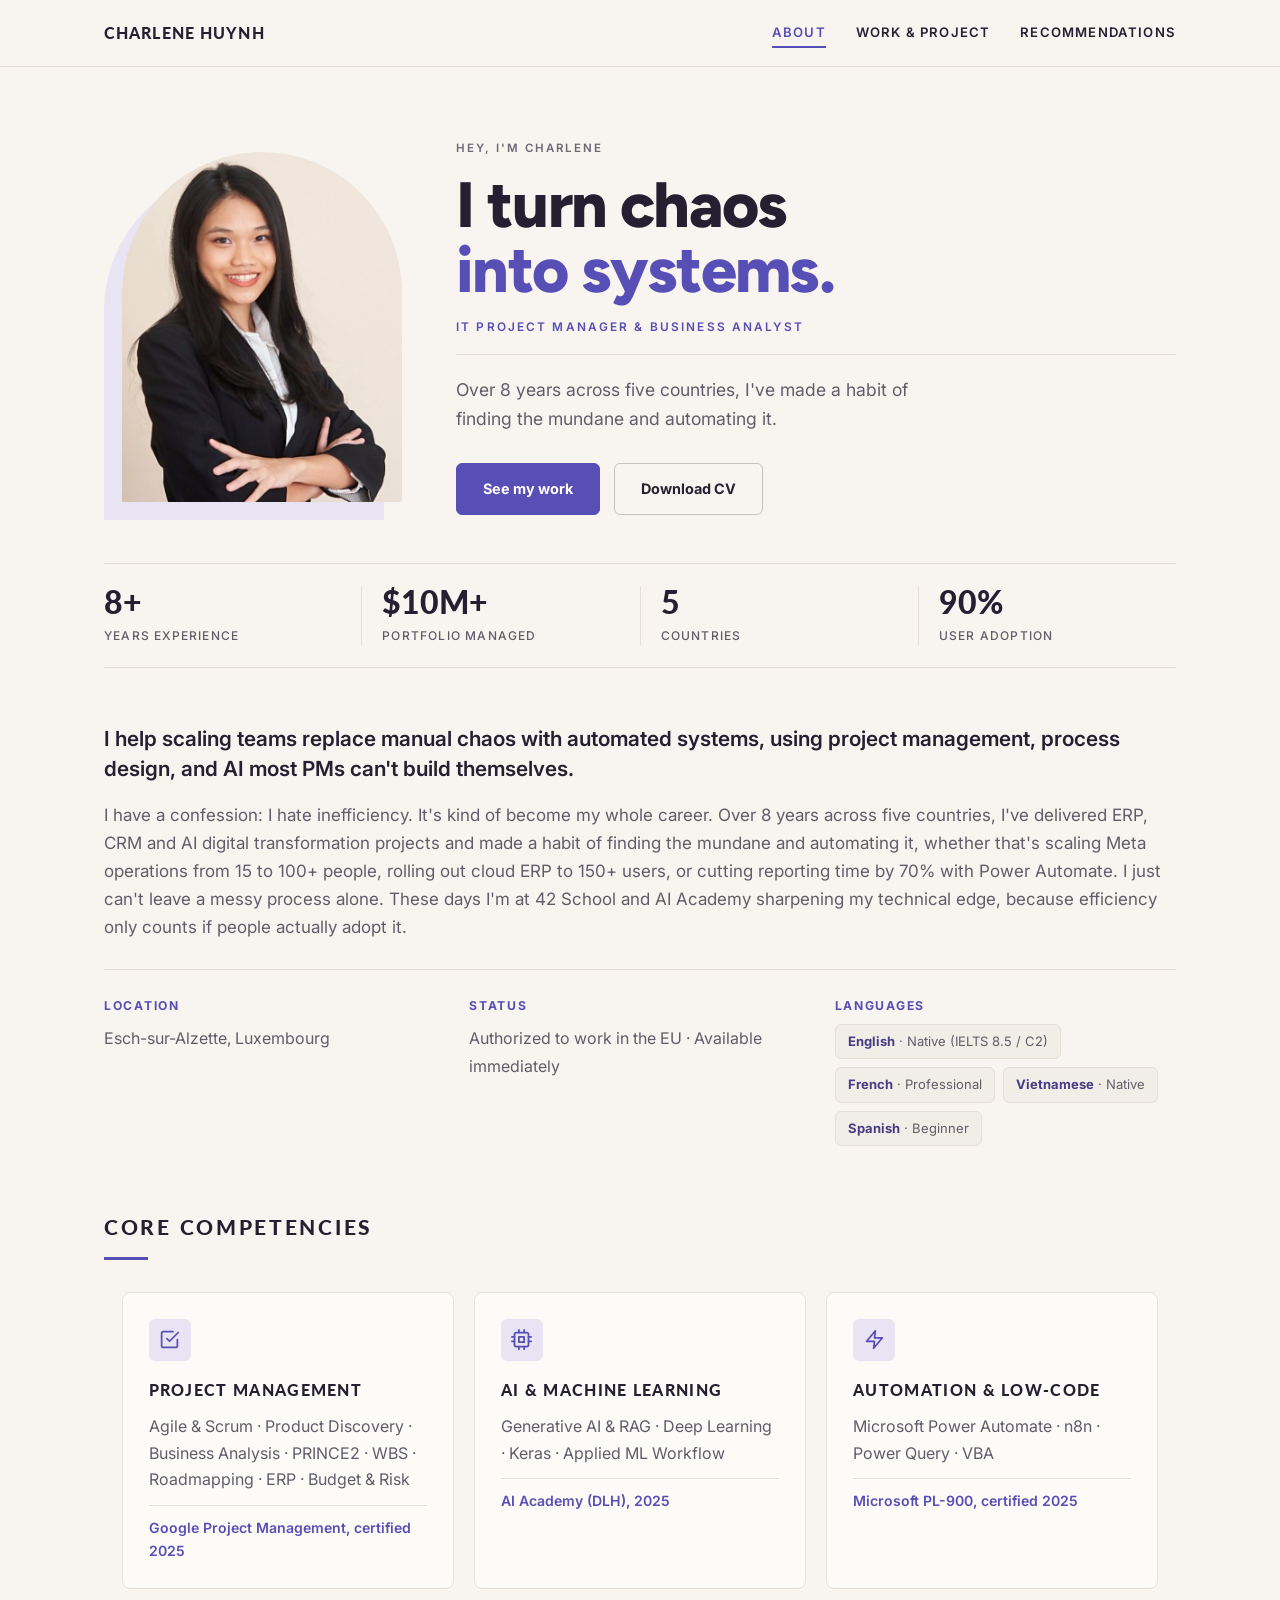
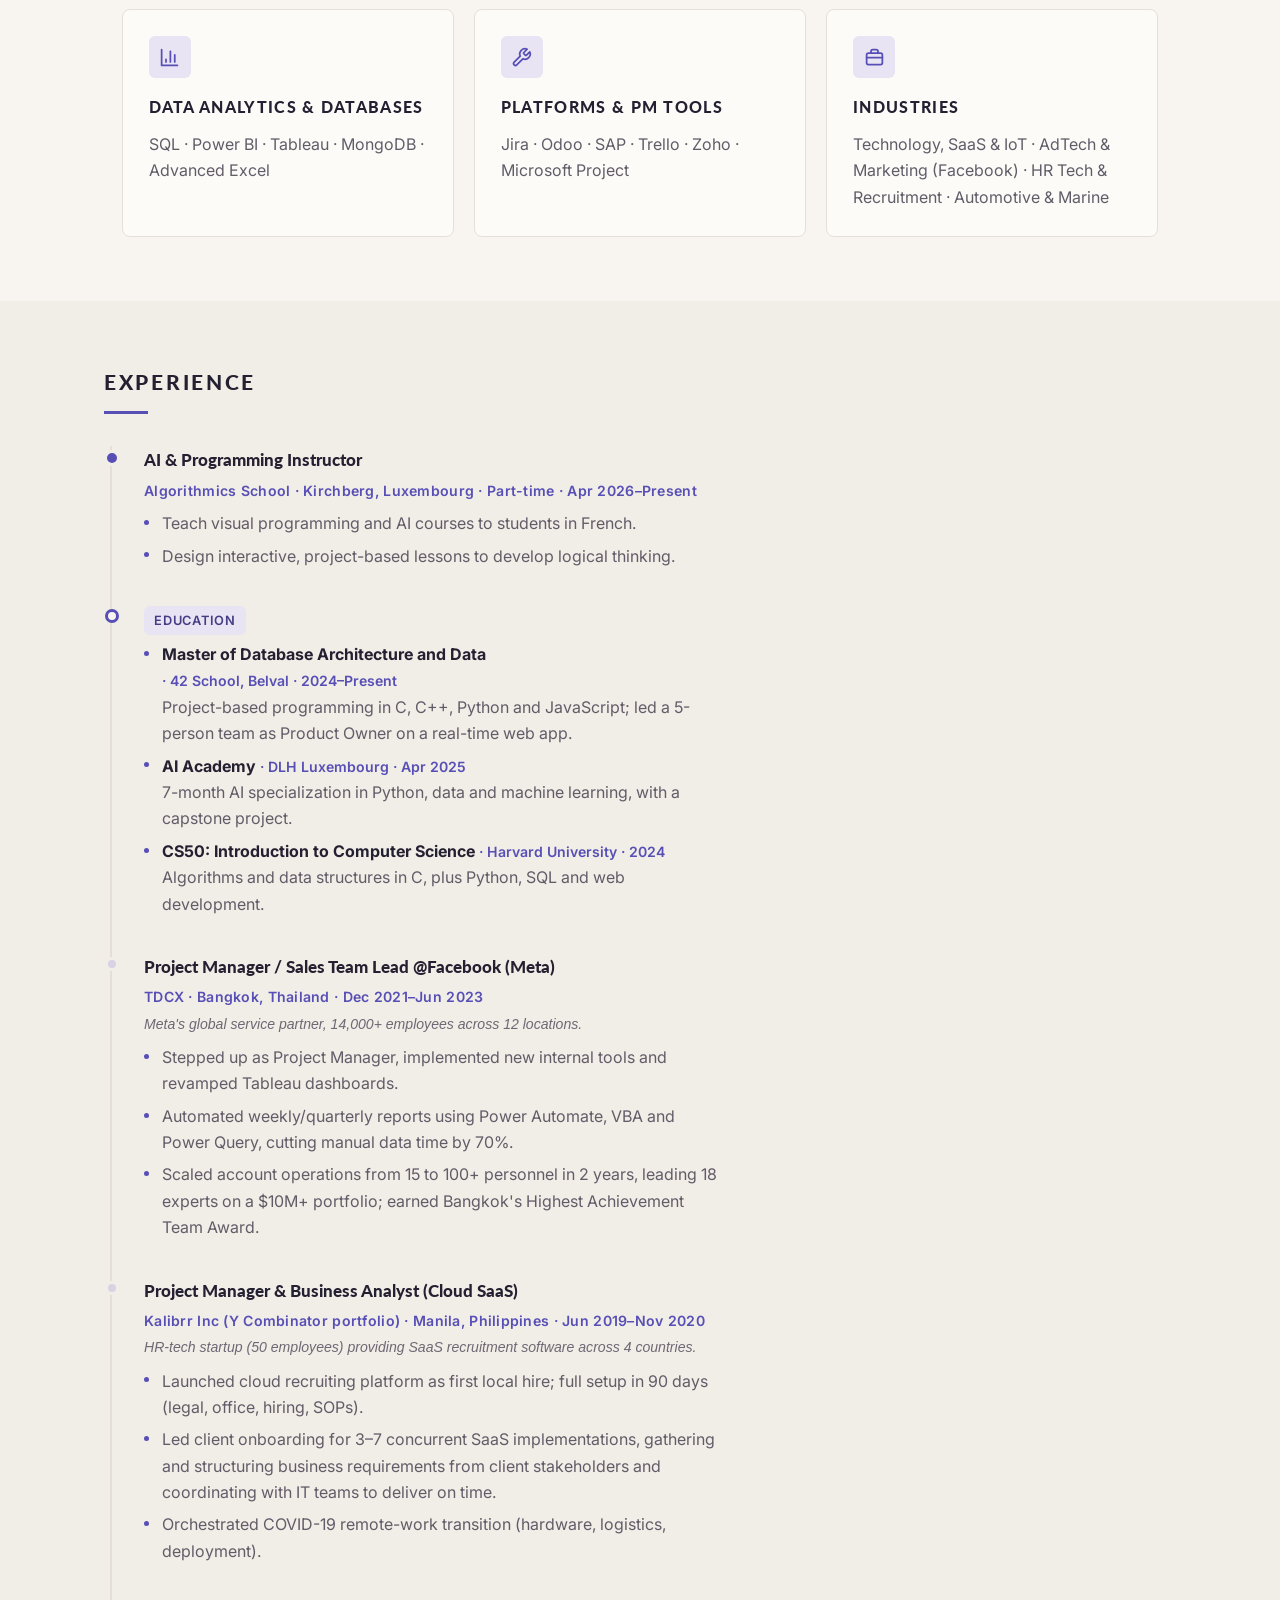
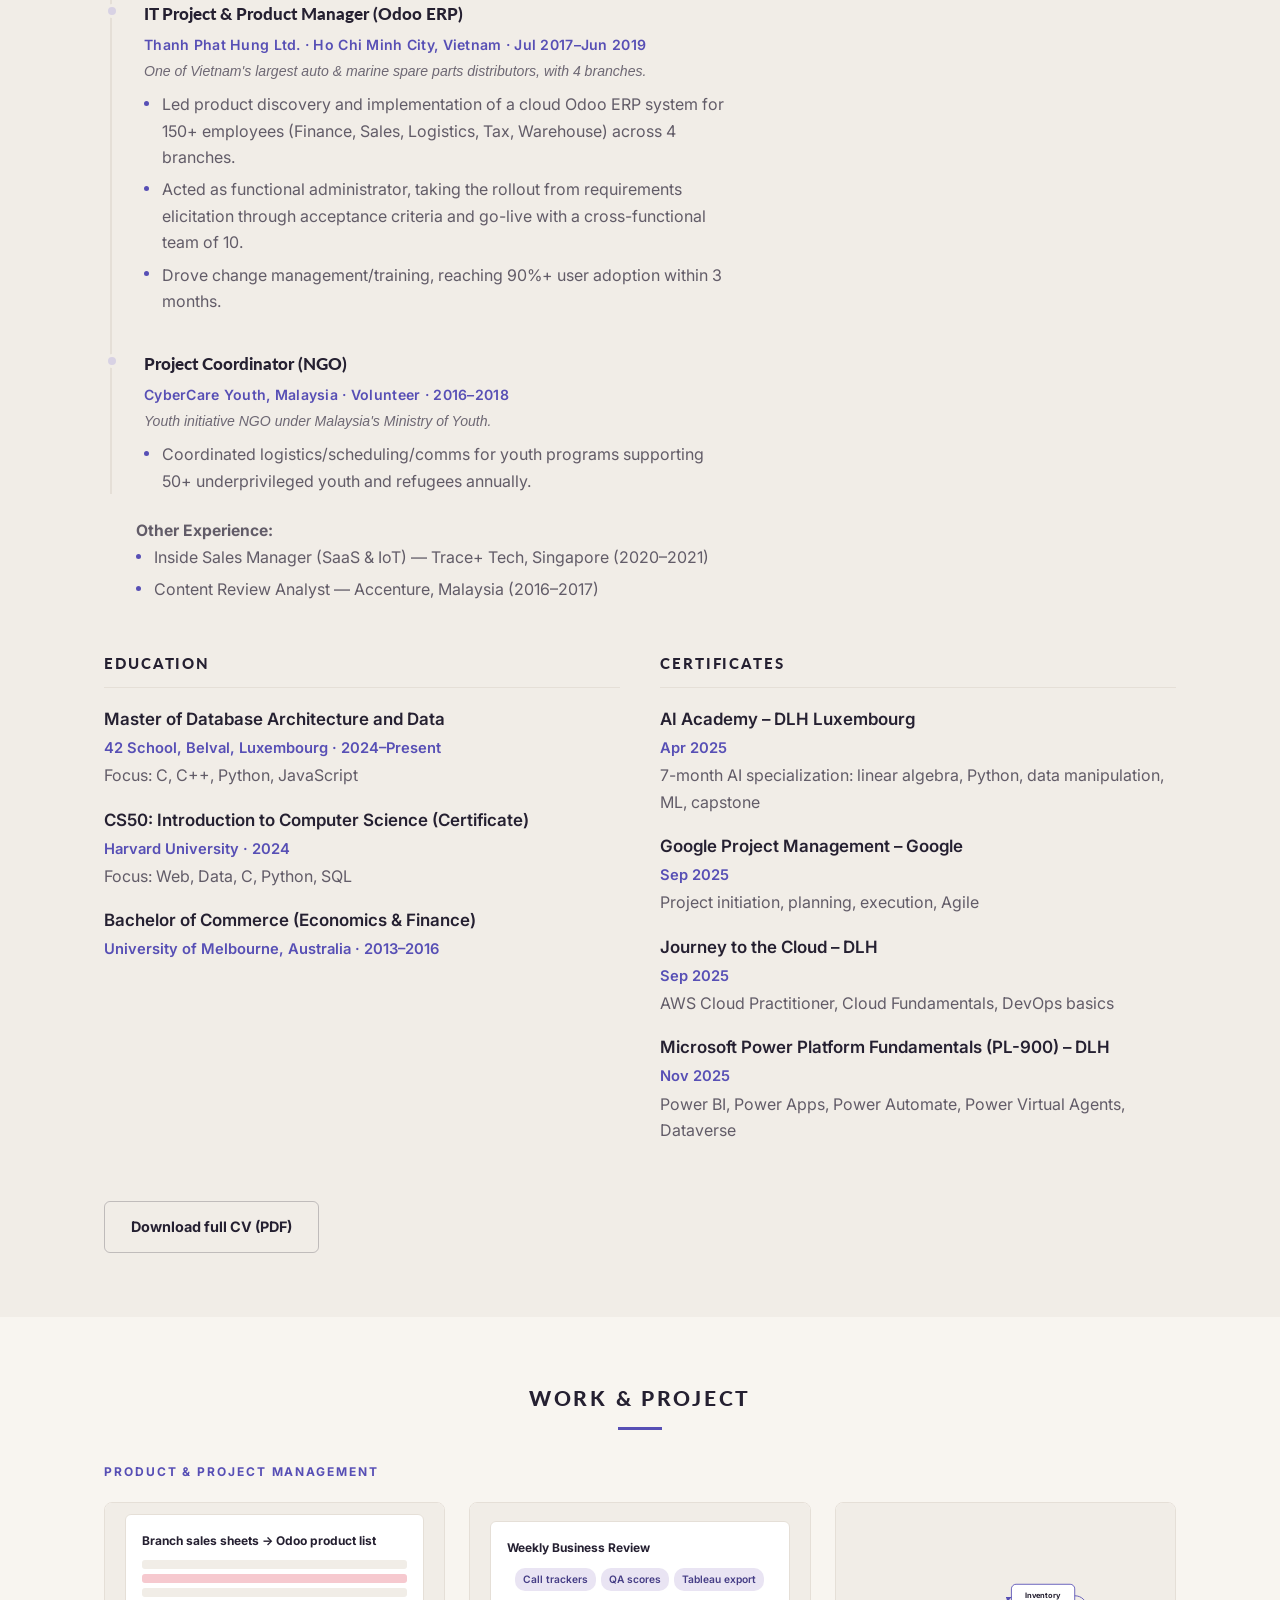
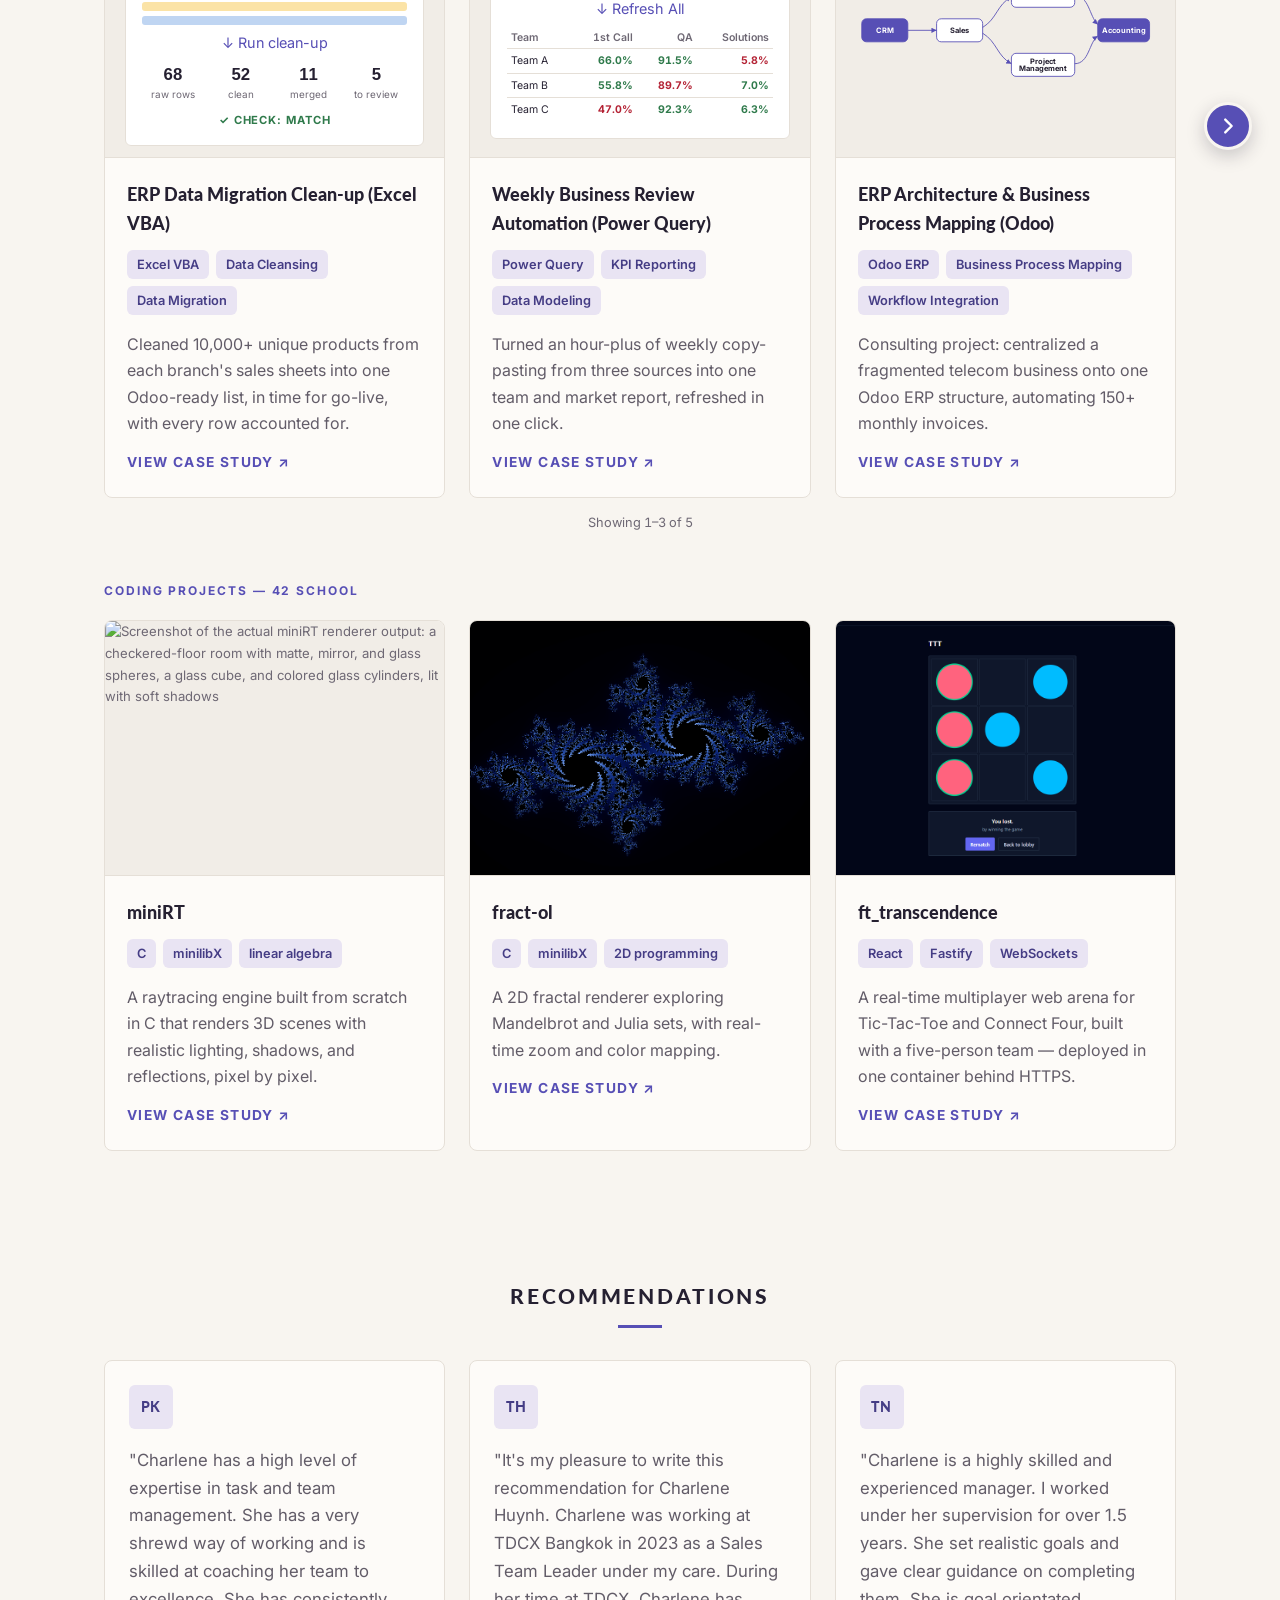
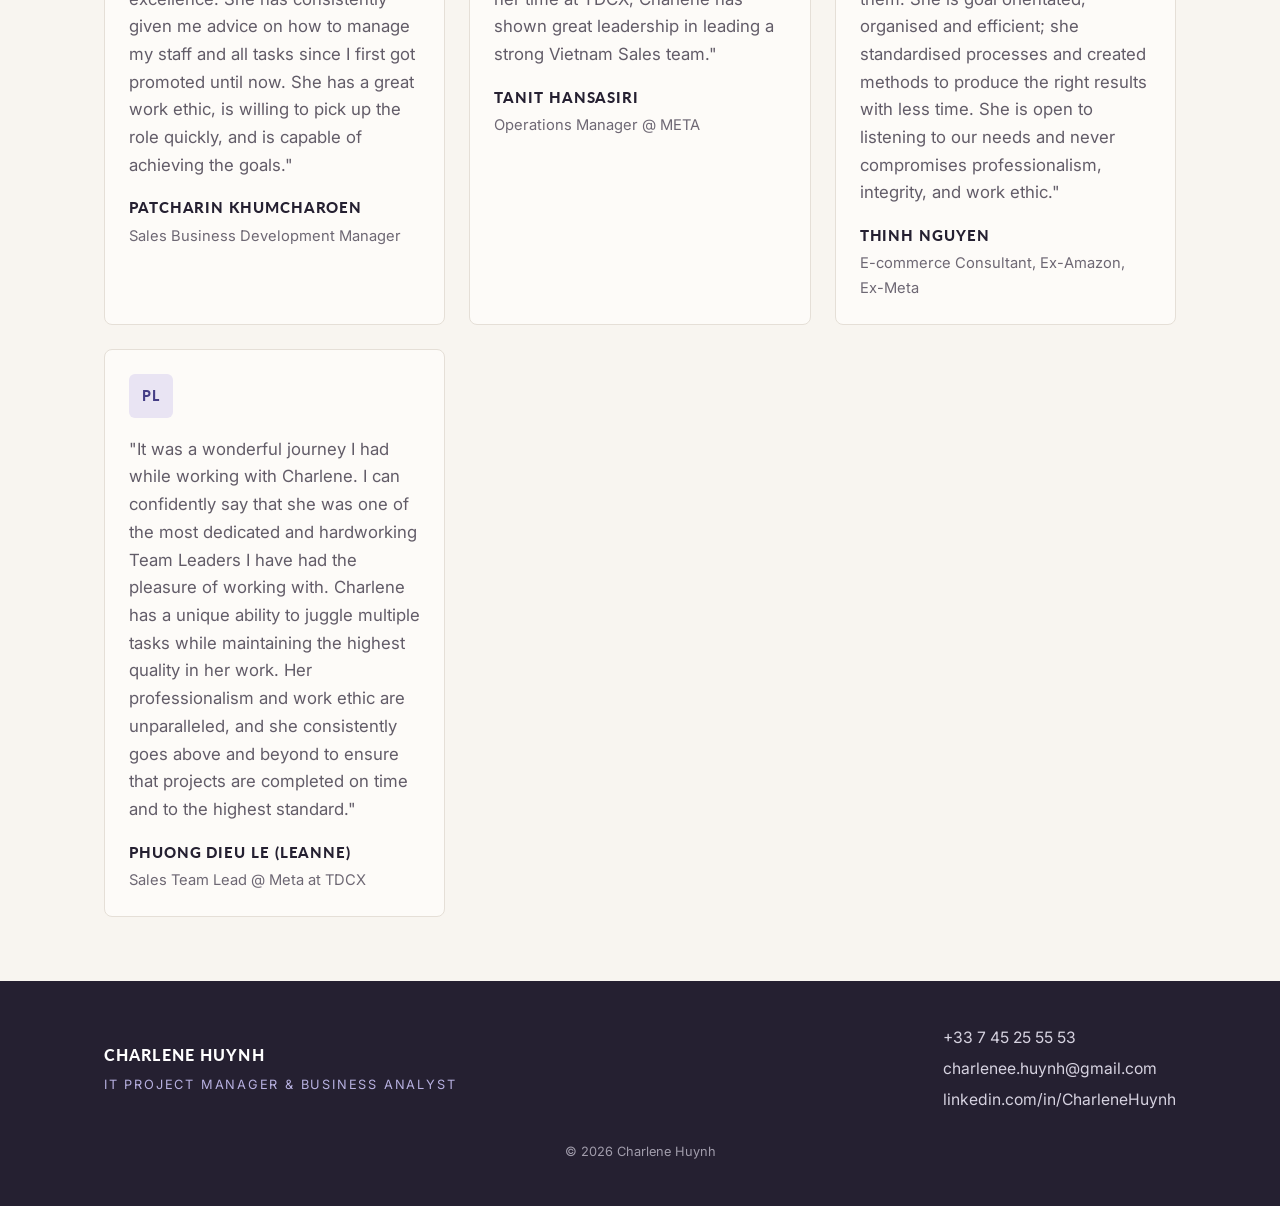
==== commit 7e264715: "Add Excel case studies, work carousel, and CV alignment - New case studies: ERP Data Migration Clean" ====
--- a/index.html
+++ b/index.html
@@ -3,12 +3,12 @@
 <head>
 <meta charset="UTF-8">
 <meta name="viewport" content="width=device-width, initial-scale=1.0">
-<title>Charlene Huynh — IT Project & Product Manager</title>
-<meta name="description" content="Charlene Huynh — IT Project & Product Manager. I help scaling teams replace manual chaos with automated systems.">
+<title>Charlene Huynh — IT Project Manager & Business Analyst</title>
+<meta name="description" content="Charlene Huynh — IT Project Manager & Business Analyst. I help scaling teams replace manual chaos with automated systems.">
 <link rel="preconnect" href="https://fonts.googleapis.com">
 <link rel="preconnect" href="https://fonts.gstatic.com" crossorigin>
 <link href="https://fonts.googleapis.com/css2?family=Figtree:wght@700;800&family=Lato:wght@400;700;900&family=Inter:wght@400;500;600;700&display=swap" rel="stylesheet">
-<link rel="stylesheet" href="css/style.css?v=11">
+<link rel="stylesheet" href="css/style.css?v=22">
 </head>
 <body>
 
@@ -38,11 +38,11 @@
             <span class="line-charcoal">I turn <span class="roulette" data-words="admin,backlogs,chaos">chaos</span></span>
             <span class="line-accent">into systems.</span>
           </h1>
-          <p class="hero-subtitle">IT Project &amp; Product Manager</p>
+          <p class="hero-subtitle">IT Project Manager &amp; Business Analyst</p>
           <p class="hero-support">Over 8 years across five countries, I've made a habit of finding the mundane and automating it.</p>
           <div class="hero-buttons">
             <a href="#work" class="btn btn-primary">See my work</a>
-            <a href="assets/charlene-huynh-cv.pdf" class="btn btn-secondary" download>Download CV</a>
+            <a href="assets/charlene-huynh-cv.pdf" class="btn btn-secondary" target="_blank" rel="noopener">Download CV</a>
           </div>
         </div>
         <div class="hero-photo">
@@ -80,7 +80,7 @@
     <div class="wrap">
       <div class="bio-block">
         <p class="positioning-line">I help scaling teams replace manual chaos with automated systems, using project management, process design, and AI most PMs can't build themselves.</p>
-        <p class="bio-text">I have a confession: I hate inefficiency. It's kind of become my whole career. Over 8 years across five countries, I've made a habit of finding the mundane and automating it, whether that's scaling Meta operations from 15 to 100+ people, rolling out cloud ERP to 150+ users, or cutting reporting time by 70% with Power Automate. I just can't leave a messy process alone. These days I'm at 42 School and AI Academy sharpening my technical edge, because efficiency only counts if people actually adopt it.</p>
+        <p class="bio-text">I have a confession: I hate inefficiency. It's kind of become my whole career. Over 8 years across five countries, I've delivered ERP, CRM and AI digital transformation projects and made a habit of finding the mundane and automating it, whether that's scaling Meta operations from 15 to 100+ people, rolling out cloud ERP to 150+ users, or cutting reporting time by 70% with Power Automate. I just can't leave a messy process alone. These days I'm at 42 School and AI Academy sharpening my technical edge, because efficiency only counts if people actually adopt it.</p>
         <div class="meta-row">
           <div class="meta-item">
             <span class="meta-label">Location</span>
@@ -93,7 +93,7 @@
           <div class="meta-item">
             <span class="meta-label">Languages</span>
             <div class="lang-pills">
-              <div class="lang-pill"><strong>English</strong> · Native</div>
+              <div class="lang-pill"><strong>English</strong> · Native (IELTS 8.5 / C2)</div>
               <div class="lang-pill"><strong>French</strong> · Professional</div>
               <div class="lang-pill"><strong>Vietnamese</strong> · Native</div>
               <div class="lang-pill"><strong>Spanish</strong> · Beginner</div>
@@ -114,7 +114,7 @@
               <svg viewBox="0 0 24 24" fill="none" stroke="currentColor" stroke-width="2" stroke-linecap="round" stroke-linejoin="round"><path d="M9 11l3 3L22 4"/><path d="M21 12v7a2 2 0 0 1-2 2H5a2 2 0 0 1-2-2V5a2 2 0 0 1 2-2h11"/></svg>
             </span>
             <h3 class="skill-title">Project Management</h3>
-            <p class="skill-desc">Agile &amp; Scrum · Product Discovery · PRINCE2 · Roadmapping · ERP · Budget &amp; Risk</p>
+            <p class="skill-desc">Agile &amp; Scrum · Product Discovery · Business Analysis · PRINCE2 · WBS · Roadmapping · ERP · Budget &amp; Risk</p>
             <p class="skill-cert">Google Project Management, certified 2025</p>
           </div>
 
@@ -149,7 +149,7 @@
               <svg viewBox="0 0 24 24" fill="none" stroke="currentColor" stroke-width="2" stroke-linecap="round" stroke-linejoin="round"><path d="M14.7 6.3a1 1 0 0 0 0 1.4l1.6 1.6a1 1 0 0 0 1.4 0l3.77-3.77a6 6 0 0 1-7.94 7.94l-6.91 6.91a2.12 2.12 0 0 1-3-3l6.91-6.91a6 6 0 0 1 7.94-7.94l-3.76 3.76z"/></svg>
             </span>
             <h3 class="skill-title">Platforms &amp; PM Tools</h3>
-            <p class="skill-desc">Jira · Asana · SAP · Trello · Zoho · Microsoft Project</p>
+            <p class="skill-desc">Jira · Odoo · SAP · Trello · Zoho · Microsoft Project</p>
           </div>
 
           <div class="skill-card">
@@ -182,11 +182,23 @@
             </ul>
           </div>
         </li>
+        <li class="timeline-item is-study">
+          <span class="timeline-dot"></span>
+          <div class="timeline-content">
+            <span class="tag timeline-badge">Education</span>
+            <ul class="timeline-summary study-list">
+              <li><strong>Master of Database Architecture and Data</strong> <span class="study-meta">42 School, Belval · 2024–Present</span><br>Project-based programming in C, C++, Python and JavaScript; led a 5-person team as Product Owner on a real-time web app.</li>
+              <li><strong>AI Academy</strong> <span class="study-meta">DLH Luxembourg · Apr 2025</span><br>7-month AI specialization in Python, data and machine learning, with a capstone project.</li>
+              <li><strong>CS50: Introduction to Computer Science</strong> <span class="study-meta">Harvard University · 2024</span><br>Algorithms and data structures in C, plus Python, SQL and web development.</li>
+            </ul>
+          </div>
+        </li>
         <li class="timeline-item">
           <span class="timeline-dot"></span>
           <div class="timeline-content">
             <p class="timeline-role">Project Manager / Sales Team Lead @Facebook (Meta)</p>
             <p class="timeline-meta">TDCX · Bangkok, Thailand · Dec 2021–Jun 2023</p>
+            <p class="timeline-context">Meta's global service partner, 14,000+ employees across 12 locations.</p>
             <ul class="timeline-summary">
               <li>Stepped up as Project Manager, implemented new internal tools and revamped Tableau dashboards.</li>
               <li>Automated weekly/quarterly reports using Power Automate, VBA and Power Query, cutting manual data time by 70%.</li>
@@ -199,9 +211,10 @@
           <div class="timeline-content">
             <p class="timeline-role">Project Manager &amp; Business Analyst (Cloud SaaS)</p>
             <p class="timeline-meta">Kalibrr Inc (Y Combinator portfolio) · Manila, Philippines · Jun 2019–Nov 2020</p>
+            <p class="timeline-context">HR-tech startup (50 employees) providing SaaS recruitment software across 4 countries.</p>
             <ul class="timeline-summary">
               <li>Launched cloud recruiting platform as first local hire; full setup in 90 days (legal, office, hiring, SOPs).</li>
-              <li>Managed 3–7 concurrent IT projects, coordinating with IT teams to deliver on time.</li>
+              <li>Led client onboarding for 3–7 concurrent SaaS implementations, gathering and structuring business requirements from client stakeholders and coordinating with IT teams to deliver on time.</li>
               <li>Orchestrated COVID-19 remote-work transition (hardware, logistics, deployment).</li>
             </ul>
           </div>
@@ -211,9 +224,10 @@
           <div class="timeline-content">
             <p class="timeline-role">IT Project &amp; Product Manager (Odoo ERP)</p>
             <p class="timeline-meta">Thanh Phat Hung Ltd. · Ho Chi Minh City, Vietnam · Jul 2017–Jun 2019</p>
+            <p class="timeline-context">One of Vietnam's largest auto &amp; marine spare parts distributors, with 4 branches.</p>
             <ul class="timeline-summary">
-              <li>Led product discovery and implementation of a cloud Odoo ERP system for 150+ employees across 4 branches.</li>
-              <li>Managed end-to-end roadmap with a cross-functional team of 10.</li>
+              <li>Led product discovery and implementation of a cloud Odoo ERP system for 150+ employees (Finance, Sales, Logistics, Tax, Warehouse) across 4 branches.</li>
+              <li>Acted as functional administrator, taking the rollout from requirements elicitation through acceptance criteria and go-live with a cross-functional team of 10.</li>
               <li>Drove change management/training, reaching 90%+ user adoption within 3 months.</li>
             </ul>
           </div>
@@ -223,6 +237,7 @@
           <div class="timeline-content">
             <p class="timeline-role">Project Coordinator (NGO)</p>
             <p class="timeline-meta">CyberCare Youth, Malaysia · Volunteer · 2016–2018</p>
+            <p class="timeline-context">Youth initiative NGO under Malaysia's Ministry of Youth.</p>
             <ul class="timeline-summary">
               <li>Coordinated logistics/scheduling/comms for youth programs supporting 50+ underprivileged youth and refugees annually.</li>
             </ul>
@@ -230,7 +245,13 @@
         </li>
       </ol>
 
-      <p class="timeline-other"><strong>Other:</strong> Inside Sales Manager (SaaS &amp; IoT) — Trace+ Tech, Singapore (2016–2017) · Content Review Analyst — Accenture, Malaysia (2016–2017)</p>
+      <div class="timeline-other">
+        <p><strong>Other Experience:</strong></p>
+        <ul class="timeline-summary">
+          <li>Inside Sales Manager (SaaS &amp; IoT) — Trace+ Tech, Singapore (2020–2021)</li>
+          <li>Content Review Analyst — Accenture, Malaysia (2016–2017)</li>
+        </ul>
+      </div>
 
       <div class="cv-columns">
         <div class="cv-column">
@@ -281,7 +302,7 @@
       </div>
 
       <div class="cv-download-row">
-        <a href="assets/charlene-huynh-cv.pdf" class="btn btn-secondary" download>Download full CV (PDF)</a>
+        <a href="assets/charlene-huynh-cv.pdf" class="btn btn-secondary" target="_blank" rel="noopener">Download full CV (PDF)</a>
       </div>
     </div>
   </section>
@@ -292,9 +313,119 @@
       <h2 class="section-heading centered">Work &amp; Project</h2>
 
       <p class="work-group-label">Product &amp; Project Management</p>
-      <div class="project-grid">
+      <div class="carousel-wrap">
+        <button type="button" class="carousel-btn carousel-prev" data-dir="-1" aria-label="Previous projects" hidden>
+          <svg viewBox="0 0 24 24" aria-hidden="true"><path d="M15 5l-7 7 7 7"/></svg>
+        </button>
+        <div class="project-carousel" tabindex="0" aria-label="Product and project management case studies">
 
         <!-- Project 1 -->
+        <a href="work/erp-data-cleanup.html" class="project-card">
+          <div class="project-visual">
+            <div class="mock-clean" role="img" aria-label="Raw sheet rows with duplicates, typos and missing fields, cleaned into 52 parts, 11 merged, 5 sent to review, check MATCH">
+              <div class="mock-clean-title">Branch sales sheets → Odoo product list</div>
+              <div class="mock-clean-row"></div>
+              <div class="mock-clean-row is-dup"></div>
+              <div class="mock-clean-row"></div>
+              <div class="mock-clean-row is-format"></div>
+              <div class="mock-clean-row is-missing"></div>
+              <div class="mock-clean-arrow">↓ Run clean-up</div>
+              <div class="mock-clean-stats">
+                <div><b>68</b><span>raw rows</span></div>
+                <div><b>52</b><span>clean</span></div>
+                <div><b>11</b><span>merged</span></div>
+                <div><b>5</b><span>to review</span></div>
+              </div>
+              <div class="mock-clean-check">✓ CHECK: MATCH</div>
+            </div>
+          </div>
+          <div class="project-body">
+            <h3 class="project-title">ERP Data Migration Clean-up (Excel VBA)</h3>
+            <div class="tag-row">
+              <span class="tag">Excel VBA</span>
+              <span class="tag">Data Cleansing</span>
+              <span class="tag">Data Migration</span>
+            </div>
+            <p class="project-text">Cleaned 10,000+ unique products from each branch's sales sheets into one Odoo-ready list, in time for go-live, with every row accounted for.</p>
+            <span class="project-link">View case study ↗</span>
+          </div>
+        </a>
+
+        <!-- Project 2 -->
+        <a href="work/weekly-business-review.html" class="project-card">
+          <div class="project-visual">
+            <div class="mock-clean" role="img" aria-label="Three sources (call trackers, QA scores, Tableau export) refreshed into one team report with KPIs green or red against target">
+              <div class="mock-clean-title">Weekly Business Review</div>
+              <div class="mock-wbr-sources"><span>Call trackers</span><span>QA scores</span><span>Tableau export</span></div>
+              <div class="mock-clean-arrow">↓ Refresh All</div>
+              <table class="mock-wbr-table">
+                <thead><tr><th>Team</th><th>1st Call</th><th>QA</th><th>Solutions</th></tr></thead>
+                <tbody>
+                  <tr><td>Team A</td><td class="kpi-up">66.0%</td><td class="kpi-up">91.5%</td><td class="kpi-down">5.8%</td></tr>
+                  <tr><td>Team B</td><td class="kpi-up">55.8%</td><td class="kpi-down">89.7%</td><td class="kpi-up">7.0%</td></tr>
+                  <tr><td>Team C</td><td class="kpi-down">47.0%</td><td class="kpi-up">92.3%</td><td class="kpi-up">6.3%</td></tr>
+                </tbody>
+              </table>
+            </div>
+          </div>
+          <div class="project-body">
+            <h3 class="project-title">Weekly Business Review Automation (Power Query)</h3>
+            <div class="tag-row">
+              <span class="tag">Power Query</span>
+              <span class="tag">KPI Reporting</span>
+              <span class="tag">Data Modeling</span>
+            </div>
+            <p class="project-text">Turned an hour-plus of weekly copy-pasting from three sources into one team and market report, refreshed in one click.</p>
+            <span class="project-link">View case study ↗</span>
+          </div>
+        </a>
+
+        <!-- Project 3 -->
+        <a href="work/erp-odoo.html" class="project-card">
+          <div class="project-visual">
+            <svg class="diagram" viewBox="0 0 520 220" xmlns="http://www.w3.org/2000/svg" role="img" aria-label="Workflow diagram: CRM connects to Sales, which connects to Inventory and Project Management, which both connect to Accounting">
+              <g font-family="inherit">
+                <rect x="10" y="90" width="80" height="40" rx="8" class="node node-start"/>
+                <text x="50" y="114" text-anchor="middle" class="node-text">CRM</text>
+
+                <rect x="140" y="90" width="80" height="40" rx="8" class="node"/>
+                <text x="180" y="114" text-anchor="middle" class="node-text">Sales</text>
+
+                <rect x="270" y="30" width="110" height="40" rx="8" class="node"/>
+                <text x="325" y="54" text-anchor="middle" class="node-text">Inventory</text>
+
+                <rect x="270" y="150" width="110" height="40" rx="8" class="node"/>
+                <text x="325" y="168" text-anchor="middle" class="node-text" font-size="10">Project</text>
+                <text x="325" y="180" text-anchor="middle" class="node-text" font-size="10">Management</text>
+
+                <rect x="420" y="90" width="90" height="40" rx="8" class="node node-start"/>
+                <text x="465" y="114" text-anchor="middle" class="node-text">Accounting</text>
+
+                <path d="M90 110 H140" class="edge" marker-end="url(#arrow)"/>
+                <path d="M220 105 C245 90, 245 65, 270 52" class="edge" marker-end="url(#arrow)"/>
+                <path d="M220 115 C245 130, 245 155, 270 168" class="edge" marker-end="url(#arrow)"/>
+                <path d="M380 50 C405 50, 405 85, 420 100" class="edge" marker-end="url(#arrow)"/>
+                <path d="M380 168 C405 168, 405 130, 420 120" class="edge" marker-end="url(#arrow)"/>
+
+                <marker id="arrow" markerWidth="8" markerHeight="8" refX="6" refY="3" orient="auto">
+                  <path d="M0,0 L6,3 L0,6 Z" class="arrowhead"/>
+                </marker>
+              </g>
+            </svg>
+          </div>
+          <div class="project-body">
+            <h3 class="project-title">ERP Architecture &amp; Business Process Mapping (Odoo)</h3>
+            <div class="tag-row">
+              <span class="tag">Odoo ERP</span>
+              <span class="tag">Business Process Mapping</span>
+              <span class="tag">Workflow Integration</span>
+            </div>
+            <p class="project-text">Consulting project: centralized a fragmented telecom business onto one Odoo ERP structure, automating 150+ monthly invoices.</p>
+            <span class="project-link">View case study ↗</span>
+          </div>
+        </a>
+
+        <!-- Project 4 -->
         <a href="work/ai-reporting.html" class="project-card">
           <div class="project-visual">
             <div class="mock-flow">
@@ -319,52 +450,7 @@
           </div>
         </a>
 
-        <!-- Project 2 -->
-        <a href="work/erp-odoo.html" class="project-card">
-          <div class="project-visual">
-            <svg class="diagram" viewBox="0 0 520 220" xmlns="http://www.w3.org/2000/svg" role="img" aria-label="Workflow diagram: CRM connects to Sales, which connects to Inventory and Project Management, which both connect to Accounting">
-              <g font-family="inherit">
-                <rect x="10" y="90" width="80" height="40" rx="8" class="node node-start"/>
-                <text x="50" y="114" text-anchor="middle" class="node-text">CRM</text>
-
-                <rect x="140" y="90" width="80" height="40" rx="8" class="node"/>
-                <text x="180" y="114" text-anchor="middle" class="node-text">Sales</text>
-
-                <rect x="270" y="30" width="110" height="40" rx="8" class="node"/>
-                <text x="325" y="54" text-anchor="middle" class="node-text">Inventory</text>
-
-                <rect x="270" y="150" width="110" height="40" rx="8" class="node"/>
-                <text x="325" y="168" text-anchor="middle" class="node-text" font-size="10">Project</text>
-                <text x="325" y="180" text-anchor="middle" class="node-text" font-size="10">Management</text>
-
-                <rect x="420" y="90" width="90" height="40" rx="8" class="node node-start"/>
-                <text x="465" y="114" text-anchor="middle" class="node-text">Accounting</text>
-
-                <path d="M90 110 H140" class="edge" marker-end="url(#arrow)"/>
-                <path d="M220 105 C245 90, 245 65, 270 52" class="edge" marker-end="url(#arrow)"/>
-                <path d="M220 115 C245 130, 245 155, 270 168" class="edge" marker-end="url(#arrow)"/>
-                <path d="M380 50 C405 50, 405 85, 420 100" class="edge" marker-end="url(#arrow)"/>
-                <path d="M380 168 C405 168, 405 130, 420 120" class="edge" marker-end="url(#arrow)"/>
-
-                <marker id="arrow" markerWidth="8" markerHeight="8" refX="6" refY="3" orient="auto">
-                  <path d="M0,0 L6,3 L0,6 Z" class="arrowhead"/>
-                </marker>
-              </g>
-            </svg>
-          </div>
-          <div class="project-body">
-            <h3 class="project-title">ERP Architecture &amp; Business Process Mapping (Odoo)</h3>
-            <div class="tag-row">
-              <span class="tag">Odoo ERP</span>
-              <span class="tag">Business Process Mapping</span>
-              <span class="tag">Workflow Integration</span>
-            </div>
-            <p class="project-text">Centralized a fragmented telecom business onto one Odoo ERP structure, automating 150+ monthly invoices.</p>
-            <span class="project-link">View case study ↗</span>
-          </div>
-        </a>
-
-        <!-- Project 3 -->
+        <!-- Project 5 -->
         <a href="work/prototyping.html" class="project-card">
           <div class="project-visual">
             <div class="mock-phone">
@@ -392,8 +478,12 @@
             <span class="project-link">View case study ↗</span>
           </div>
         </a>
-
-      </div>
+        </div>
+        <button type="button" class="carousel-btn carousel-next" data-dir="1" aria-label="Next projects" hidden>
+          <svg viewBox="0 0 24 24" aria-hidden="true"><path d="M9 5l7 7-7 7"/></svg>
+        </button>
+      </div>
+      <p class="carousel-count" aria-live="polite"></p>
 
       <p class="work-group-label work-group-label-second">Coding Projects — 42 School</p>
       <div class="code-project-grid">
@@ -494,7 +584,7 @@
   <div class="wrap footer-inner">
     <div class="footer-brand">
       <p class="footer-name">Charlene Huynh</p>
-      <p class="footer-title">IT Project &amp; Product Manager</p>
+      <p class="footer-title">IT Project Manager &amp; Business Analyst</p>
     </div>
     <div class="footer-contact">
       <a href="tel:+33745255553">+33 7 45 25 55 53</a>
@@ -505,6 +595,6 @@
   </div>
 </footer>
 
-<script src="js/main.js?v=11"></script>
+<script src="js/main.js?v=22"></script>
 </body>
 </html>
--- a/css/style.css
+++ b/css/style.css
@@ -452,6 +452,27 @@
   height: 16px;
   left: -40px;
 }
+/* study entry: hollow dot + badge so it reads as education, not a job */
+.timeline-item.is-study .timeline-dot {
+  background: var(--bg);
+  border: 3px solid var(--mid);
+}
+.timeline-badge {
+  display: inline-block;
+  font-size: 0.72rem;
+  letter-spacing: 0.06em;
+  text-transform: uppercase;
+  margin-bottom: 6px;
+}
+.study-list li { margin-bottom: 12px; }
+.study-list strong { color: var(--heading); }
+.study-meta {
+  font-size: 0.88rem;
+  color: var(--mid);
+  font-weight: 600;
+  white-space: nowrap;
+}
+.study-meta::before { content: "· "; }
 .timeline-role {
   font-family: var(--font-display);
   font-weight: 900;
@@ -465,6 +486,12 @@
   font-weight: 600;
   letter-spacing: 0.02em;
   margin-bottom: 8px;
+}
+.timeline-context {
+  font-size: 0.88rem;
+  font-style: italic;
+  color: var(--muted);
+  margin: -4px 0 8px;
 }
 .timeline-summary { font-size: 1rem; max-width: 58ch; }
 .timeline-summary li {
@@ -531,6 +558,62 @@
   grid-template-columns: repeat(3, 1fr);
   gap: 24px;
 }
+/* Work carousel: same 3-up card size as the coding grid, more cards
+   reachable with the arrow buttons (or by swiping on touch screens) */
+.carousel-wrap { position: relative; }
+.carousel-btn {
+  position: absolute;
+  top: 38%;
+  z-index: 2;
+  width: 48px;
+  height: 48px;
+  border-radius: 50%;
+  border: 3px solid var(--bg);
+  background: var(--mid);
+  color: #fff;
+  cursor: pointer;
+  display: flex;
+  align-items: center;
+  justify-content: center;
+  box-shadow: 0 6px 18px rgba(37, 32, 49, 0.22);
+  transform: translateY(-50%);
+  transition: background 0.15s ease, transform 0.15s ease;
+}
+.carousel-btn svg { width: 22px; height: 22px; fill: none; stroke: currentColor; stroke-width: 2.6; stroke-linecap: round; stroke-linejoin: round; }
+.carousel-btn:hover { background: var(--deep); transform: translateY(-50%) scale(1.06); }
+.carousel-btn:focus-visible { outline: 2px solid var(--mid); outline-offset: 3px; }
+.carousel-btn[hidden] { display: none; }
+.carousel-prev { left: -24px; }
+.carousel-next { right: -24px; }
+/* wide screens have room in the side margin: sit the arrows clear of the cards */
+@media (min-width: 1260px) {
+  .carousel-prev { left: -76px; }
+  .carousel-next { right: -76px; }
+}
+.carousel-count {
+  text-align: center;
+  font-size: 0.8rem;
+  color: var(--muted);
+  margin-top: 14px;
+  font-variant-numeric: tabular-nums;
+}
+.carousel-count:empty { display: none; }
+.project-carousel {
+  display: grid;
+  grid-auto-flow: column;
+  grid-auto-columns: calc((100% - 48px) / 3);
+  gap: 24px;
+  overflow-x: auto;
+  scroll-snap-type: x mandatory;
+  scroll-behavior: smooth;
+  scrollbar-width: none;
+  /* room for the card hover lift, which overflow would otherwise clip */
+  padding-top: 4px;
+  margin-top: -4px;
+}
+.project-carousel::-webkit-scrollbar { display: none; }
+.project-carousel > .project-card { scroll-snap-align: start; }
+@media (prefers-reduced-motion: reduce) { .project-carousel { scroll-behavior: auto; } }
 .project-card {
   background: var(--surface);
   border: 1px solid var(--line);
@@ -1029,7 +1112,7 @@
 .field-meta-value { font-size: 0.92rem; color: var(--heading); line-height: 1.5; }
 .field-rail .tag-row { flex-direction: column; align-items: flex-start; gap: 6px; }
 
-.field-main { max-width: 700px; }
+.field-main { max-width: 700px; min-width: 0; }
 .field-title { margin: 14px 0 16px; max-width: none; }
 .field-lede {
   font-size: 1.15rem;
@@ -1065,7 +1148,7 @@
   z-index: 1;
   flex-shrink: 0;
 }
-.field-step-content { padding-top: 4px; }
+.field-step-content { padding-top: 4px; min-width: 0; }
 .field-step-label {
   font-family: var(--font-display);
   font-size: 0.72rem;
@@ -1120,6 +1203,260 @@
   font-family: var(--font-mono);
   font-variant-numeric: tabular-nums;
 }
+
+/* --- ERP data clean-up (card mock + case study) --- */
+.mock-clean {
+  background: #fff;
+  border: 1px solid var(--line);
+  border-radius: var(--radius-sm);
+  padding: 16px;
+  width: 100%;
+  max-width: 340px;
+}
+.mock-clean-title {
+  font-size: 0.75rem;
+  font-weight: 700;
+  color: var(--heading);
+  margin-bottom: 10px;
+}
+.mock-clean-row {
+  height: 9px;
+  border-radius: 3px;
+  background: var(--tint);
+  margin-bottom: 5px;
+}
+.mock-clean-row.is-dup { background: #F6C9CF; }
+.mock-clean-row.is-format { background: #FBE3A6; }
+.mock-clean-row.is-missing { background: #BFD5F2; }
+.mock-clean-arrow {
+  text-align: center;
+  color: var(--mid);
+  font-size: 0.9rem;
+  margin: 6px 0;
+}
+.mock-clean-stats {
+  display: grid;
+  grid-template-columns: repeat(4, 1fr);
+  gap: 6px;
+  text-align: center;
+}
+.mock-clean-stats b {
+  display: block;
+  font-family: var(--font-display);
+  font-size: 1.05rem;
+  color: var(--heading);
+}
+.mock-clean-stats span { font-size: 0.62rem; color: var(--muted); line-height: 1.2; display: block; }
+.mock-clean-check {
+  margin-top: 10px;
+  text-align: center;
+  font-size: 0.7rem;
+  font-weight: 700;
+  letter-spacing: 0.08em;
+  color: #2F7A4B;
+}
+
+.sheet-scroll { overflow-x: auto; border: 1px solid var(--line); border-radius: var(--radius-sm); background: #fff; }
+.sheet-table {
+  width: 100%;
+  min-width: 560px;
+  border-collapse: collapse;
+  font-size: 0.8rem;
+  font-variant-numeric: tabular-nums;
+}
+.sheet-table th {
+  background: var(--heading);
+  color: #fff;
+  font-weight: 600;
+  text-align: left;
+  padding: 7px 10px;
+  white-space: nowrap;
+}
+.sheet-table td { padding: 6px 10px; border-top: 1px solid var(--line); white-space: nowrap; color: var(--body); }
+.sheet-table td:last-child { font-weight: 700; font-size: 0.74rem; }
+.sheet-brand td { background: #E4E1E8; font-weight: 800; color: var(--heading); letter-spacing: 0.04em; }
+.sheet-dup td { background: #FBE0E3; }
+.sheet-dup td:last-child { color: #B42335; }
+.sheet-format td { background: #FDF0CC; font-style: italic; }
+.sheet-format td:last-child { color: #946200; font-style: normal; }
+.sheet-missing td { background: #DCE8F8; }
+.sheet-missing td:last-child { color: #2457A0; }
+.sheet-table td.sheet-empty { box-shadow: inset 0 0 0 2px #D6303F; background: #fff; }
+
+.rule-list.rule-list-bullets { list-style: disc; }
+.rule-list { list-style: decimal; padding-left: 22px; margin: 4px 0 16px; max-width: 62ch; }
+.rule-list li { margin-bottom: 8px; padding-left: 4px; color: var(--body); }
+.rule-list strong { color: var(--heading); }
+.field-note {
+  background: var(--tint);
+  border-radius: var(--radius-sm);
+  padding: 14px 16px;
+  font-size: 0.95rem !important;
+}
+
+.output-grid { display: grid; grid-template-columns: 1.5fr 1fr; gap: 14px; align-items: start; }
+.output-label { font-size: 0.78rem !important; font-weight: 700; margin-bottom: 6px !important; }
+.output-label-ok { color: #2F7A4B !important; }
+.output-label-review { color: #2457A0 !important; }
+.sheet-table.out-table { min-width: 0; }
+.out-table td:last-child { font-weight: 400; font-size: 0.8rem; }
+@media (max-width: 640px) { .output-grid { grid-template-columns: 1fr; } }
+
+.clean-stats {
+  display: grid;
+  grid-template-columns: repeat(5, 1fr);
+  gap: 10px;
+  margin-bottom: 18px;
+}
+.clean-stat {
+  background: var(--surface);
+  border: 1px solid var(--line);
+  border-radius: var(--radius-sm);
+  padding: 14px 10px;
+  text-align: center;
+}
+.clean-stat-num {
+  display: block;
+  font-family: var(--font-display);
+  font-weight: 900;
+  font-size: 1.7rem;
+  line-height: 1.1;
+  color: var(--heading);
+}
+.clean-stat-label { display: block; font-size: 0.72rem; color: var(--muted); margin-top: 4px; }
+.clean-stat-ok .clean-stat-num { color: #2F7A4B; }
+.clean-stat-dup .clean-stat-num { color: #B42335; }
+.clean-stat-review .clean-stat-num { color: #2457A0; }
+.clean-stat-check .clean-stat-num { font-size: 1.1rem; padding: 7px 0 3px; color: #2F7A4B; }
+@media (max-width: 640px) {
+  .clean-stats { grid-template-columns: repeat(2, 1fr); }
+  .clean-stat-check { grid-column: span 2; }
+}
+
+/* --- Weekly business review (card mock + case study) --- */
+.mock-wbr-sources { display: flex; flex-wrap: wrap; gap: 5px; justify-content: center; }
+.mock-wbr-sources span {
+  font-size: 0.64rem;
+  font-weight: 600;
+  color: var(--deep);
+  background: var(--lilac);
+  border-radius: 10px;
+  padding: 3px 8px;
+}
+.mock-wbr-table { width: 100%; border-collapse: collapse; font-size: 0.66rem; font-variant-numeric: tabular-nums; }
+.mock-wbr-table th { text-align: right; color: var(--muted); font-weight: 600; padding: 2px 4px; }
+.mock-wbr-table th:first-child, .mock-wbr-table td:first-child { text-align: left; }
+.mock-wbr-table td { text-align: right; padding: 3px 4px; border-top: 1px solid var(--line); color: var(--heading); }
+.kpi-up { color: #2F7A4B !important; font-weight: 700; }
+.kpi-down { color: #B42335 !important; font-weight: 700; }
+
+.sheet-table td.sheet-off { background: #D9D6DE; color: #fff; font-size: 0.66rem; font-weight: 700; text-align: center; }
+.sheet-table td.sheet-text { box-shadow: inset 0 0 0 2px #E0A100; }
+.sheet-total td { background: #FFF4D6; font-weight: 700; color: var(--heading); }
+.sheet-table td.sheet-wrong { box-shadow: inset 0 0 0 2px #D6303F; }
+
+.source-grid { display: grid; grid-template-columns: repeat(3, minmax(0, 1fr)); gap: 12px; margin: 6px 0 18px; }
+.source-card {
+  background: var(--surface);
+  border: 1px solid var(--line);
+  border-top: 3px solid var(--mid);
+  border-radius: var(--radius-sm);
+  padding: 14px 14px 12px;
+  display: flex;
+  flex-direction: column;
+}
+.source-card:nth-child(2) { border-top-color: #2F7A4B; }
+.source-card:nth-child(3) { border-top-color: #E0A100; }
+.field-step-content .source-kind { font-size: 0.68rem; font-weight: 700; letter-spacing: 0.08em; text-transform: uppercase; color: var(--muted); margin-bottom: 4px; }
+.field-step-content .source-name { font-family: var(--font-display); font-weight: 900; font-size: 1rem; color: var(--heading); margin-bottom: 6px; }
+.field-step-content .source-desc { font-size: 0.84rem; line-height: 1.5; margin-bottom: 10px; flex: 1; }
+.source-mini {
+  display: grid;
+  grid-template-columns: 1.5fr 1fr 1fr;
+  font-size: 0.66rem;
+  font-variant-numeric: tabular-nums;
+  border: 1px solid var(--line);
+  border-radius: 4px;
+  overflow: hidden;
+  background: #fff;
+}
+.source-mini span { background: var(--heading); color: #fff; font-weight: 600; padding: 3px 6px; white-space: nowrap; }
+.source-mini i { font-style: normal; padding: 3px 6px; white-space: nowrap; color: var(--body); }
+.source-mini i.off { background: #D9D6DE; color: #fff; font-weight: 700; }
+@media (max-width: 640px) { .source-grid { grid-template-columns: 1fr; } }
+
+.pipeline { margin: 4px 0 18px; max-width: 62ch; }
+.pipeline li {
+  position: relative;
+  padding: 0 0 10px 22px;
+}
+.pipeline li::before {
+  content: "";
+  position: absolute;
+  left: 0;
+  top: 7px;
+  width: 9px;
+  height: 9px;
+  border-radius: 50%;
+  background: var(--mid);
+}
+/* thin line linking the dots, so it still reads as one flow */
+.pipeline li:not(:last-child)::after {
+  content: "";
+  position: absolute;
+  left: 4px;
+  top: 18px;
+  bottom: 0;
+  width: 1px;
+  background: var(--line);
+}
+.pipeline li:last-child { padding-bottom: 0; }
+.field-step-content .pipeline-title { font-weight: 700; font-size: 0.92rem; color: var(--heading); margin-bottom: 0; line-height: 1.5; }
+.pipeline-title code {
+  font-family: var(--font-mono);
+  font-size: 0.68rem;
+  font-weight: 500;
+  color: var(--deep);
+  background: var(--lilac);
+  border-radius: 4px;
+  padding: 2px 6px;
+  margin-left: 6px;
+  white-space: nowrap;
+}
+.field-step-content .pipeline-desc { font-size: 0.85rem; line-height: 1.5; margin-bottom: 0; }
+
+.query-flow { display: flex; flex-wrap: wrap; align-items: center; gap: 6px; margin: 6px 0 18px; }
+.query-flow span {
+  font-family: var(--font-mono);
+  font-size: 0.78rem;
+  background: var(--surface);
+  border: 1px solid var(--line);
+  border-radius: var(--radius-sm);
+  padding: 5px 9px;
+  color: var(--deep);
+}
+.query-flow i { font-style: normal; color: var(--muted); }
+
+.report-table { min-width: 480px; }
+.report-table td:not(:first-child), .report-table th:not(:first-child) { text-align: right; }
+.report-table td:last-child { font-weight: 400; font-size: 0.8rem; }
+.report-table .report-target td { color: var(--muted); font-style: italic; }
+.report-table .report-market td { font-weight: 800; background: var(--tint); }
+
+.glide-chart { width: 100%; height: auto; display: block; }
+.glide-chart .grid { stroke: var(--line); stroke-width: 1; }
+.glide-chart .axis { fill: var(--muted); font-size: 11px; font-family: var(--font-body); }
+.glide-chart .line-team { fill: none; stroke: var(--mid); stroke-width: 2.5; }
+.glide-chart .line-market { fill: none; stroke: #A39DAF; stroke-width: 2; }
+.glide-chart .line-target { fill: none; stroke: #D6303F; stroke-width: 1.6; stroke-dasharray: 5 4; }
+.glide-chart .dot-team { fill: var(--mid); }
+.glide-chart .label { font-size: 11px; font-weight: 700; font-family: var(--font-body); }
+.chart-box { background: #fff; border: 1px solid var(--line); border-radius: var(--radius-sm); padding: 14px 12px 8px; }
+.chart-legend { display: flex; flex-wrap: wrap; gap: 14px; font-size: 0.76rem; color: var(--body); margin: 2px 4px 6px; }
+.chart-legend span::before { content: ""; display: inline-block; width: 18px; height: 0; border-top: 3px solid; vertical-align: middle; margin-right: 6px; }
+.chart-legend .lg-team::before { border-color: var(--mid); }
+.chart-legend .lg-market::before { border-color: #A39DAF; }
+.chart-legend .lg-target::before { border-top: 2px dashed #D6303F; }
 
 @media (max-width: 780px) {
   .field-wrap { grid-template-columns: 1fr; }
@@ -1157,6 +1494,10 @@
   .skill-card { flex-basis: 47%; }
   .cv-columns { grid-template-columns: 1fr; gap: 32px; }
   .project-grid { grid-template-columns: 1fr; }
+  .project-carousel { grid-auto-columns: 85%; gap: 16px; }
+  .carousel-btn { width: 42px; height: 42px; }
+  .carousel-prev { left: -8px; }
+  .carousel-next { right: -8px; }
   .code-project-grid { grid-template-columns: 1fr; }
   .testimonial-grid { grid-template-columns: 1fr; }
   .footer-inner { flex-direction: column; text-align: center; }
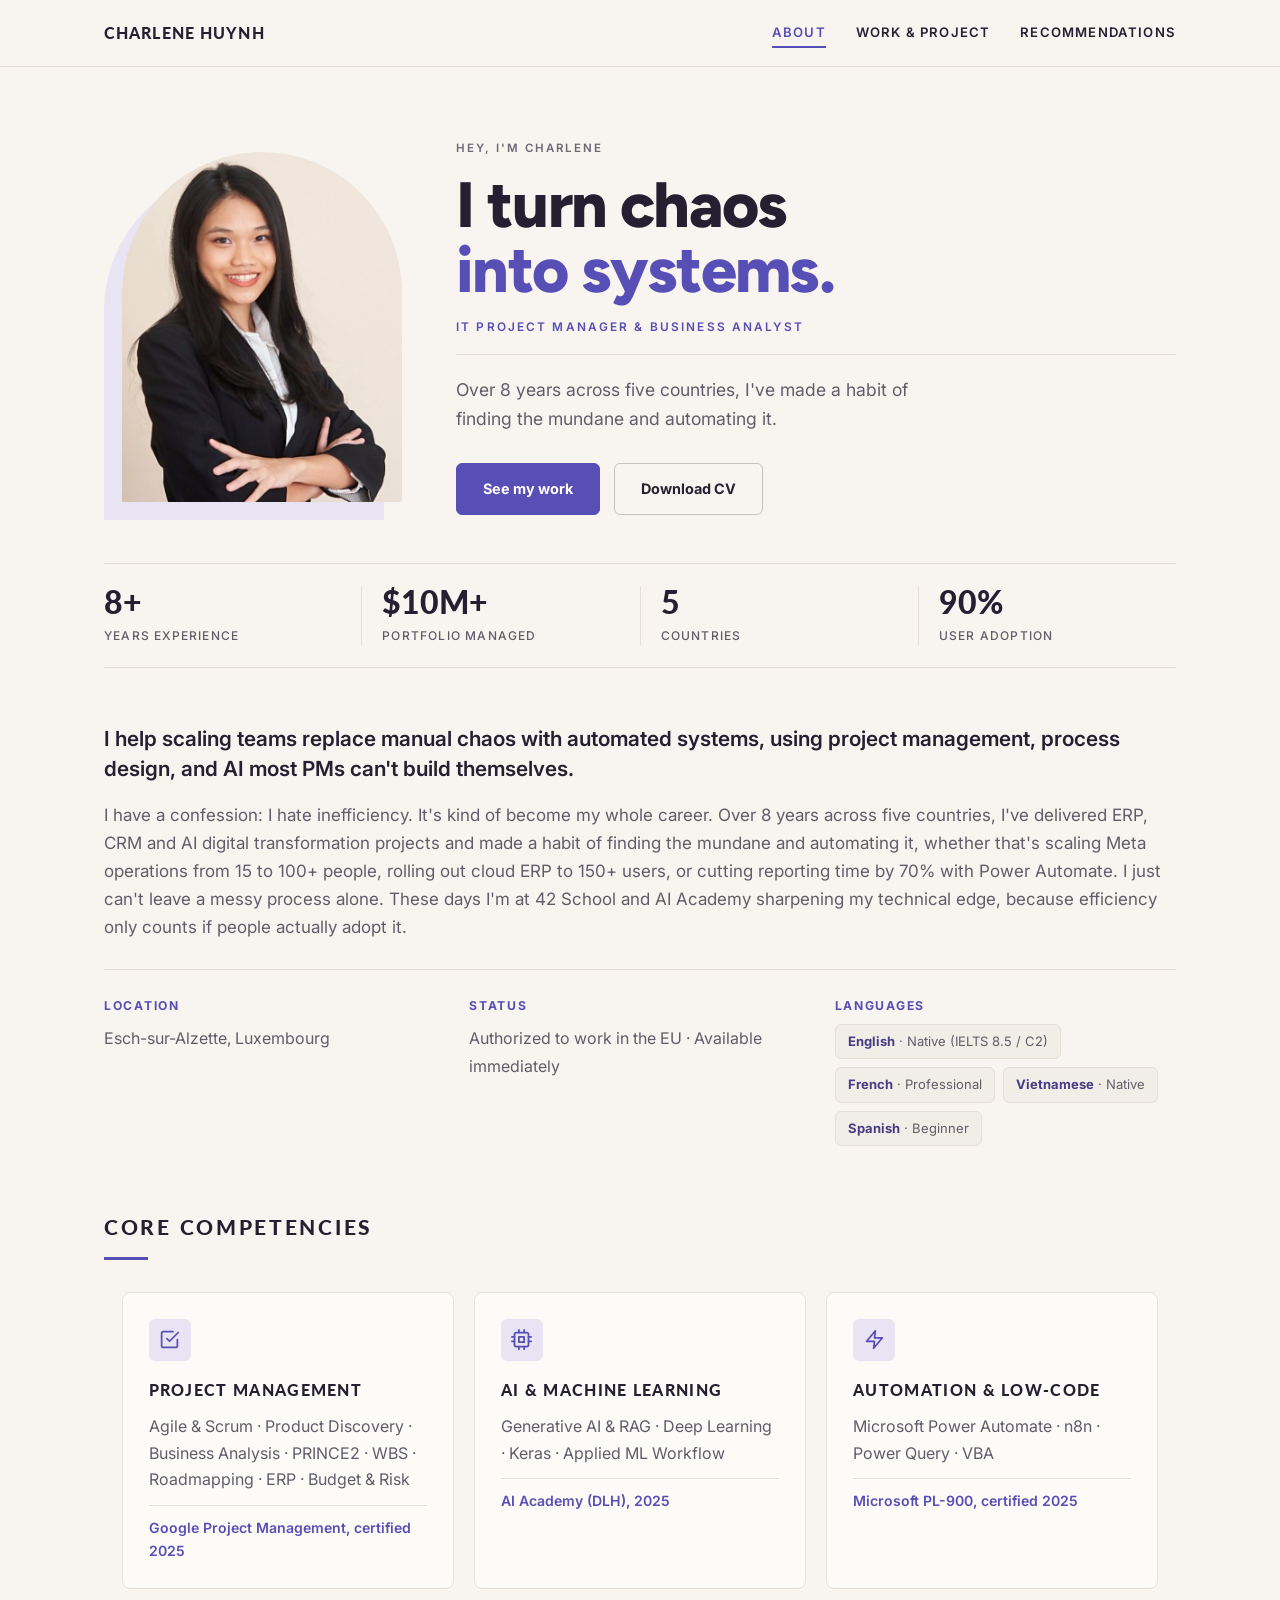
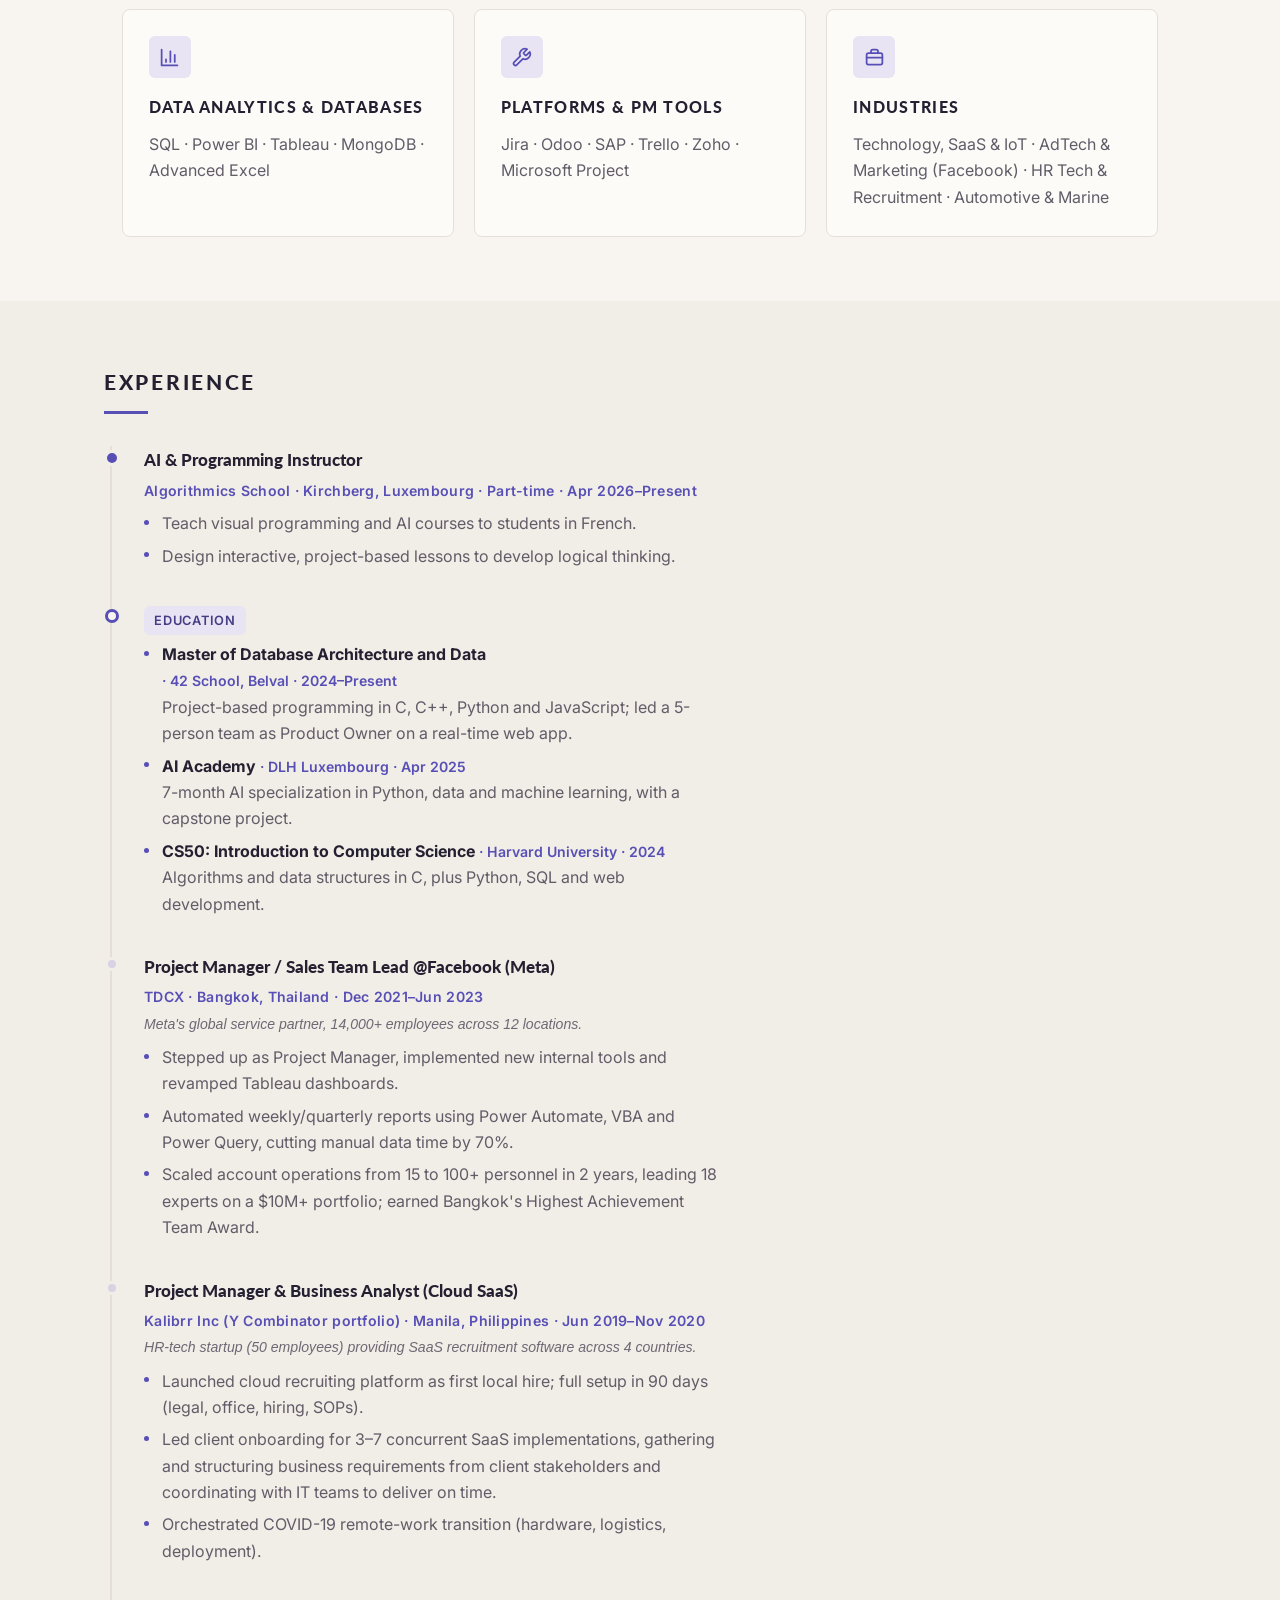
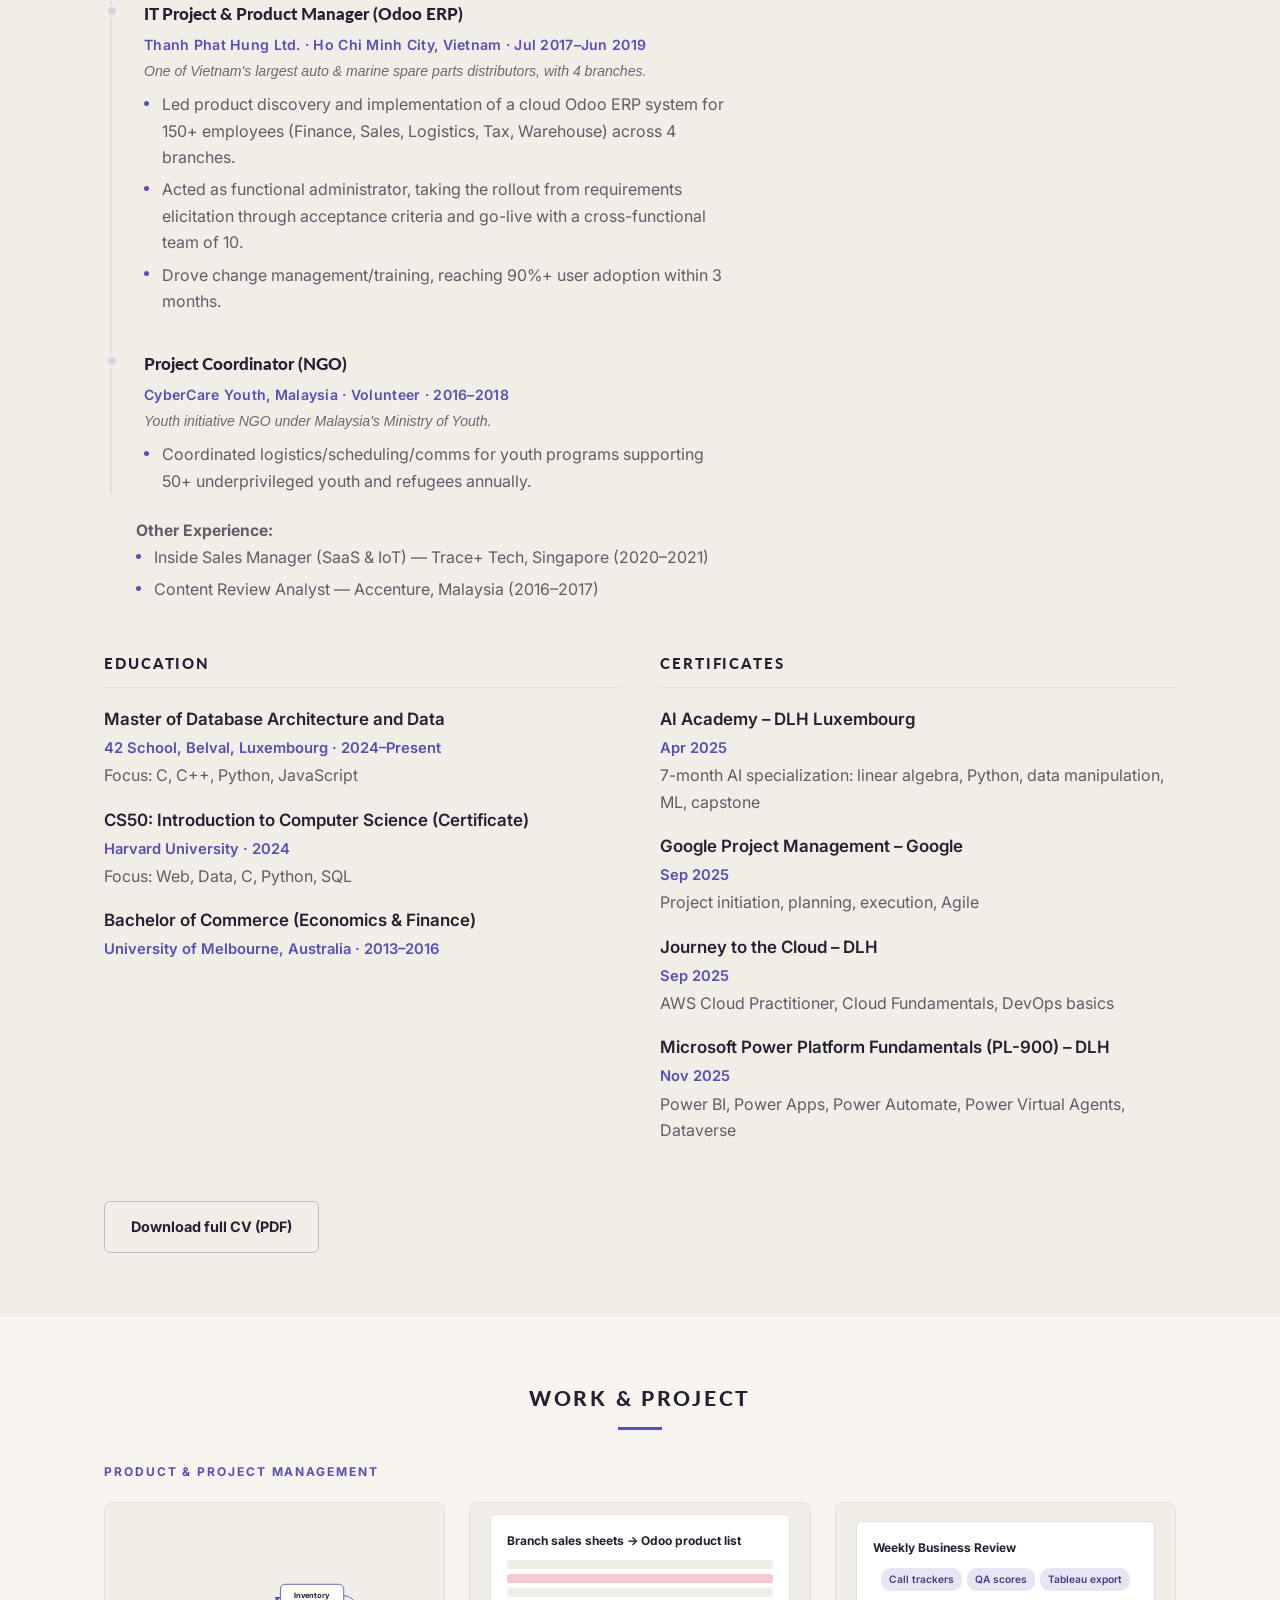
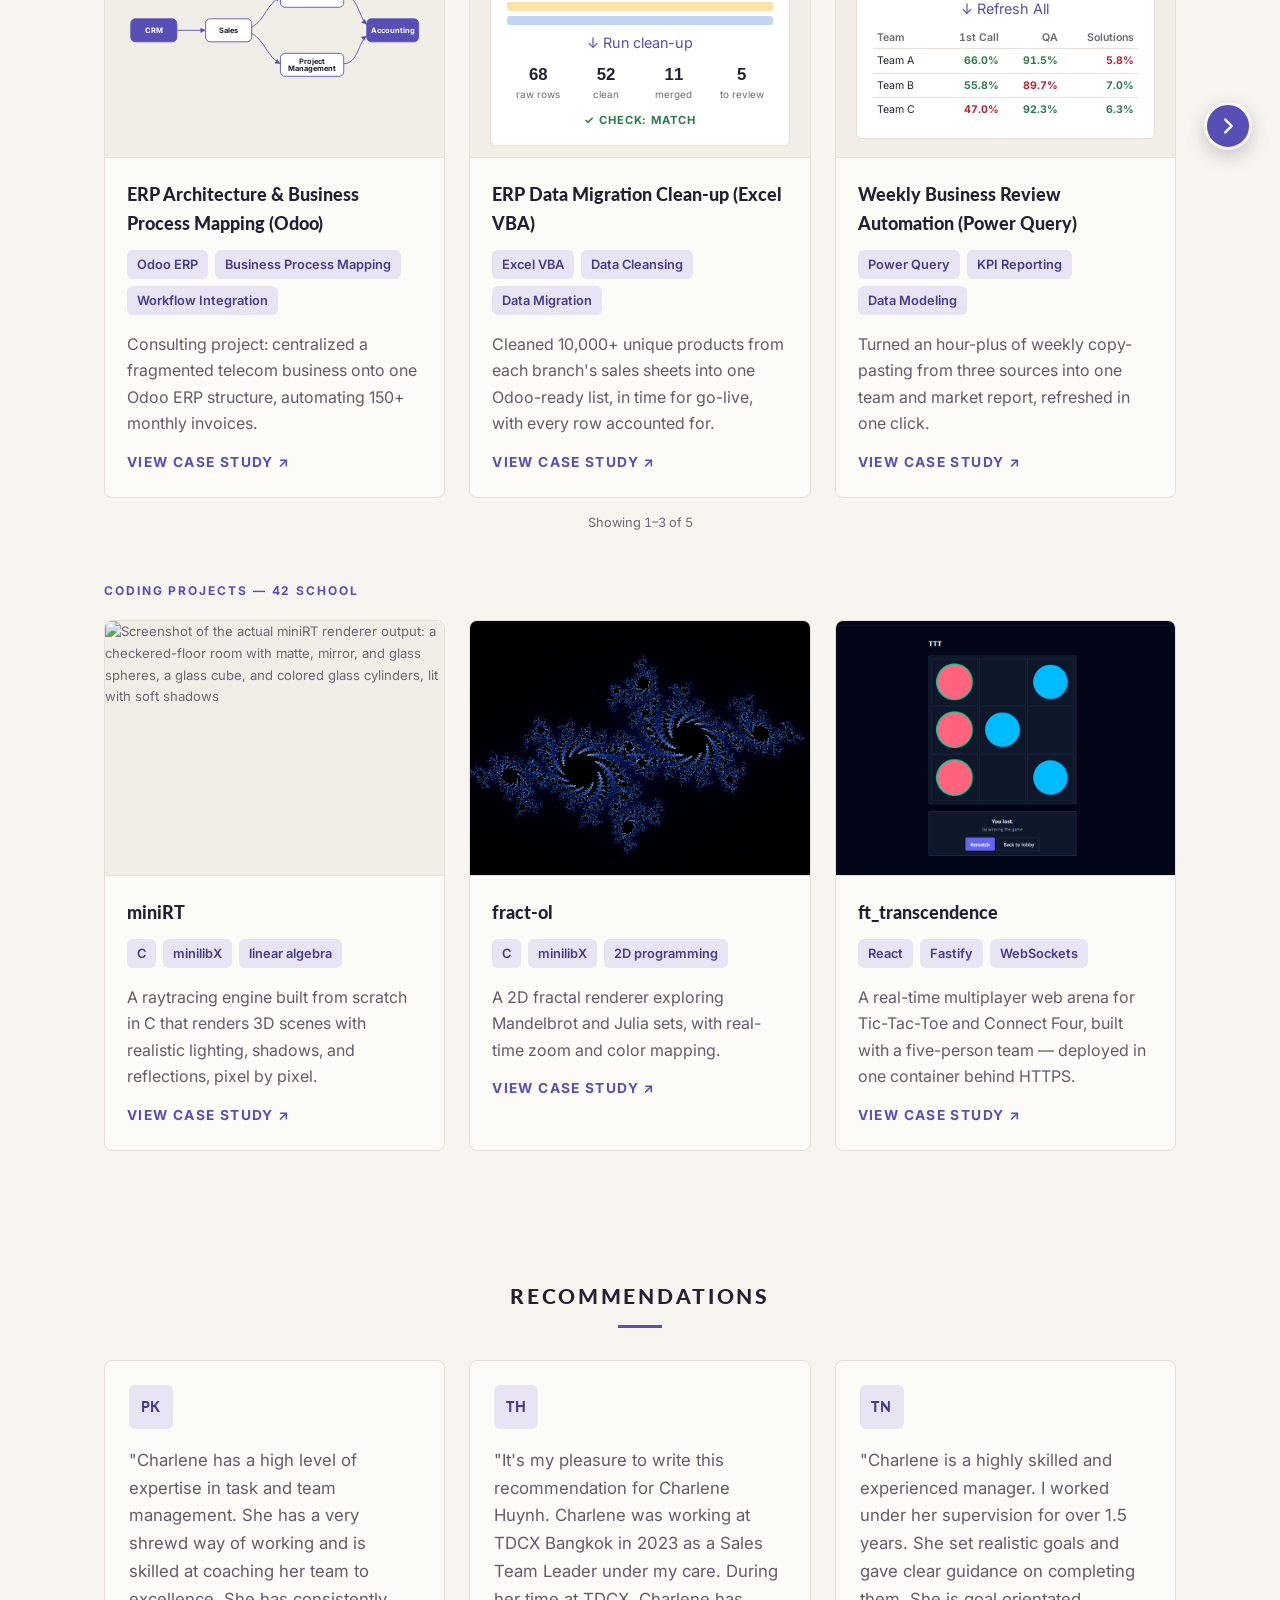
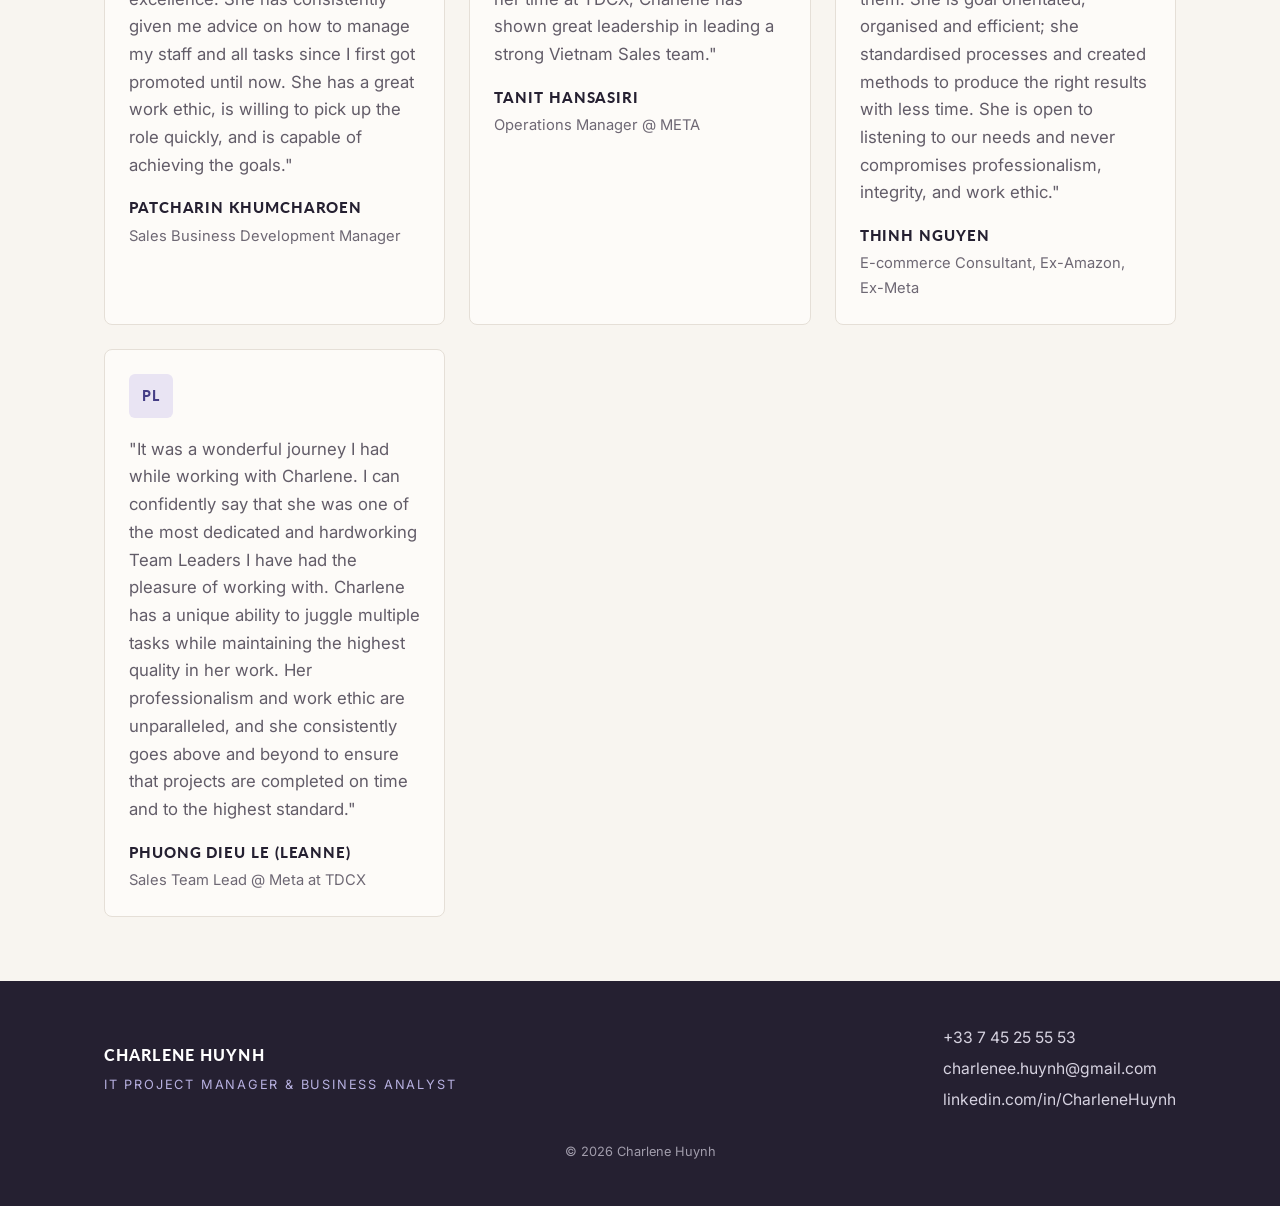
==== commit dabee149: "Show Odoo, VBA and Power Query case studies first Reorder the Product & Project Management carousel " ====
--- a/index.html
+++ b/index.html
@@ -320,6 +320,51 @@
         <div class="project-carousel" tabindex="0" aria-label="Product and project management case studies">
 
         <!-- Project 1 -->
+        <a href="work/erp-odoo.html" class="project-card">
+          <div class="project-visual">
+            <svg class="diagram" viewBox="0 0 520 220" xmlns="http://www.w3.org/2000/svg" role="img" aria-label="Workflow diagram: CRM connects to Sales, which connects to Inventory and Project Management, which both connect to Accounting">
+              <g font-family="inherit">
+                <rect x="10" y="90" width="80" height="40" rx="8" class="node node-start"/>
+                <text x="50" y="114" text-anchor="middle" class="node-text">CRM</text>
+
+                <rect x="140" y="90" width="80" height="40" rx="8" class="node"/>
+                <text x="180" y="114" text-anchor="middle" class="node-text">Sales</text>
+
+                <rect x="270" y="30" width="110" height="40" rx="8" class="node"/>
+                <text x="325" y="54" text-anchor="middle" class="node-text">Inventory</text>
+
+                <rect x="270" y="150" width="110" height="40" rx="8" class="node"/>
+                <text x="325" y="168" text-anchor="middle" class="node-text" font-size="10">Project</text>
+                <text x="325" y="180" text-anchor="middle" class="node-text" font-size="10">Management</text>
+
+                <rect x="420" y="90" width="90" height="40" rx="8" class="node node-start"/>
+                <text x="465" y="114" text-anchor="middle" class="node-text">Accounting</text>
+
+                <path d="M90 110 H140" class="edge" marker-end="url(#arrow)"/>
+                <path d="M220 105 C245 90, 245 65, 270 52" class="edge" marker-end="url(#arrow)"/>
+                <path d="M220 115 C245 130, 245 155, 270 168" class="edge" marker-end="url(#arrow)"/>
+                <path d="M380 50 C405 50, 405 85, 420 100" class="edge" marker-end="url(#arrow)"/>
+                <path d="M380 168 C405 168, 405 130, 420 120" class="edge" marker-end="url(#arrow)"/>
+
+                <marker id="arrow" markerWidth="8" markerHeight="8" refX="6" refY="3" orient="auto">
+                  <path d="M0,0 L6,3 L0,6 Z" class="arrowhead"/>
+                </marker>
+              </g>
+            </svg>
+          </div>
+          <div class="project-body">
+            <h3 class="project-title">ERP Architecture &amp; Business Process Mapping (Odoo)</h3>
+            <div class="tag-row">
+              <span class="tag">Odoo ERP</span>
+              <span class="tag">Business Process Mapping</span>
+              <span class="tag">Workflow Integration</span>
+            </div>
+            <p class="project-text">Consulting project: centralized a fragmented telecom business onto one Odoo ERP structure, automating 150+ monthly invoices.</p>
+            <span class="project-link">View case study ↗</span>
+          </div>
+        </a>
+
+        <!-- Project 2 -->
         <a href="work/erp-data-cleanup.html" class="project-card">
           <div class="project-visual">
             <div class="mock-clean" role="img" aria-label="Raw sheet rows with duplicates, typos and missing fields, cleaned into 52 parts, 11 merged, 5 sent to review, check MATCH">
@@ -351,7 +396,7 @@
           </div>
         </a>
 
-        <!-- Project 2 -->
+        <!-- Project 3 -->
         <a href="work/weekly-business-review.html" class="project-card">
           <div class="project-visual">
             <div class="mock-clean" role="img" aria-label="Three sources (call trackers, QA scores, Tableau export) refreshed into one team report with KPIs green or red against target">
@@ -376,51 +421,6 @@
               <span class="tag">Data Modeling</span>
             </div>
             <p class="project-text">Turned an hour-plus of weekly copy-pasting from three sources into one team and market report, refreshed in one click.</p>
-            <span class="project-link">View case study ↗</span>
-          </div>
-        </a>
-
-        <!-- Project 3 -->
-        <a href="work/erp-odoo.html" class="project-card">
-          <div class="project-visual">
-            <svg class="diagram" viewBox="0 0 520 220" xmlns="http://www.w3.org/2000/svg" role="img" aria-label="Workflow diagram: CRM connects to Sales, which connects to Inventory and Project Management, which both connect to Accounting">
-              <g font-family="inherit">
-                <rect x="10" y="90" width="80" height="40" rx="8" class="node node-start"/>
-                <text x="50" y="114" text-anchor="middle" class="node-text">CRM</text>
-
-                <rect x="140" y="90" width="80" height="40" rx="8" class="node"/>
-                <text x="180" y="114" text-anchor="middle" class="node-text">Sales</text>
-
-                <rect x="270" y="30" width="110" height="40" rx="8" class="node"/>
-                <text x="325" y="54" text-anchor="middle" class="node-text">Inventory</text>
-
-                <rect x="270" y="150" width="110" height="40" rx="8" class="node"/>
-                <text x="325" y="168" text-anchor="middle" class="node-text" font-size="10">Project</text>
-                <text x="325" y="180" text-anchor="middle" class="node-text" font-size="10">Management</text>
-
-                <rect x="420" y="90" width="90" height="40" rx="8" class="node node-start"/>
-                <text x="465" y="114" text-anchor="middle" class="node-text">Accounting</text>
-
-                <path d="M90 110 H140" class="edge" marker-end="url(#arrow)"/>
-                <path d="M220 105 C245 90, 245 65, 270 52" class="edge" marker-end="url(#arrow)"/>
-                <path d="M220 115 C245 130, 245 155, 270 168" class="edge" marker-end="url(#arrow)"/>
-                <path d="M380 50 C405 50, 405 85, 420 100" class="edge" marker-end="url(#arrow)"/>
-                <path d="M380 168 C405 168, 405 130, 420 120" class="edge" marker-end="url(#arrow)"/>
-
-                <marker id="arrow" markerWidth="8" markerHeight="8" refX="6" refY="3" orient="auto">
-                  <path d="M0,0 L6,3 L0,6 Z" class="arrowhead"/>
-                </marker>
-              </g>
-            </svg>
-          </div>
-          <div class="project-body">
-            <h3 class="project-title">ERP Architecture &amp; Business Process Mapping (Odoo)</h3>
-            <div class="tag-row">
-              <span class="tag">Odoo ERP</span>
-              <span class="tag">Business Process Mapping</span>
-              <span class="tag">Workflow Integration</span>
-            </div>
-            <p class="project-text">Consulting project: centralized a fragmented telecom business onto one Odoo ERP structure, automating 150+ monthly invoices.</p>
             <span class="project-link">View case study ↗</span>
           </div>
         </a>
